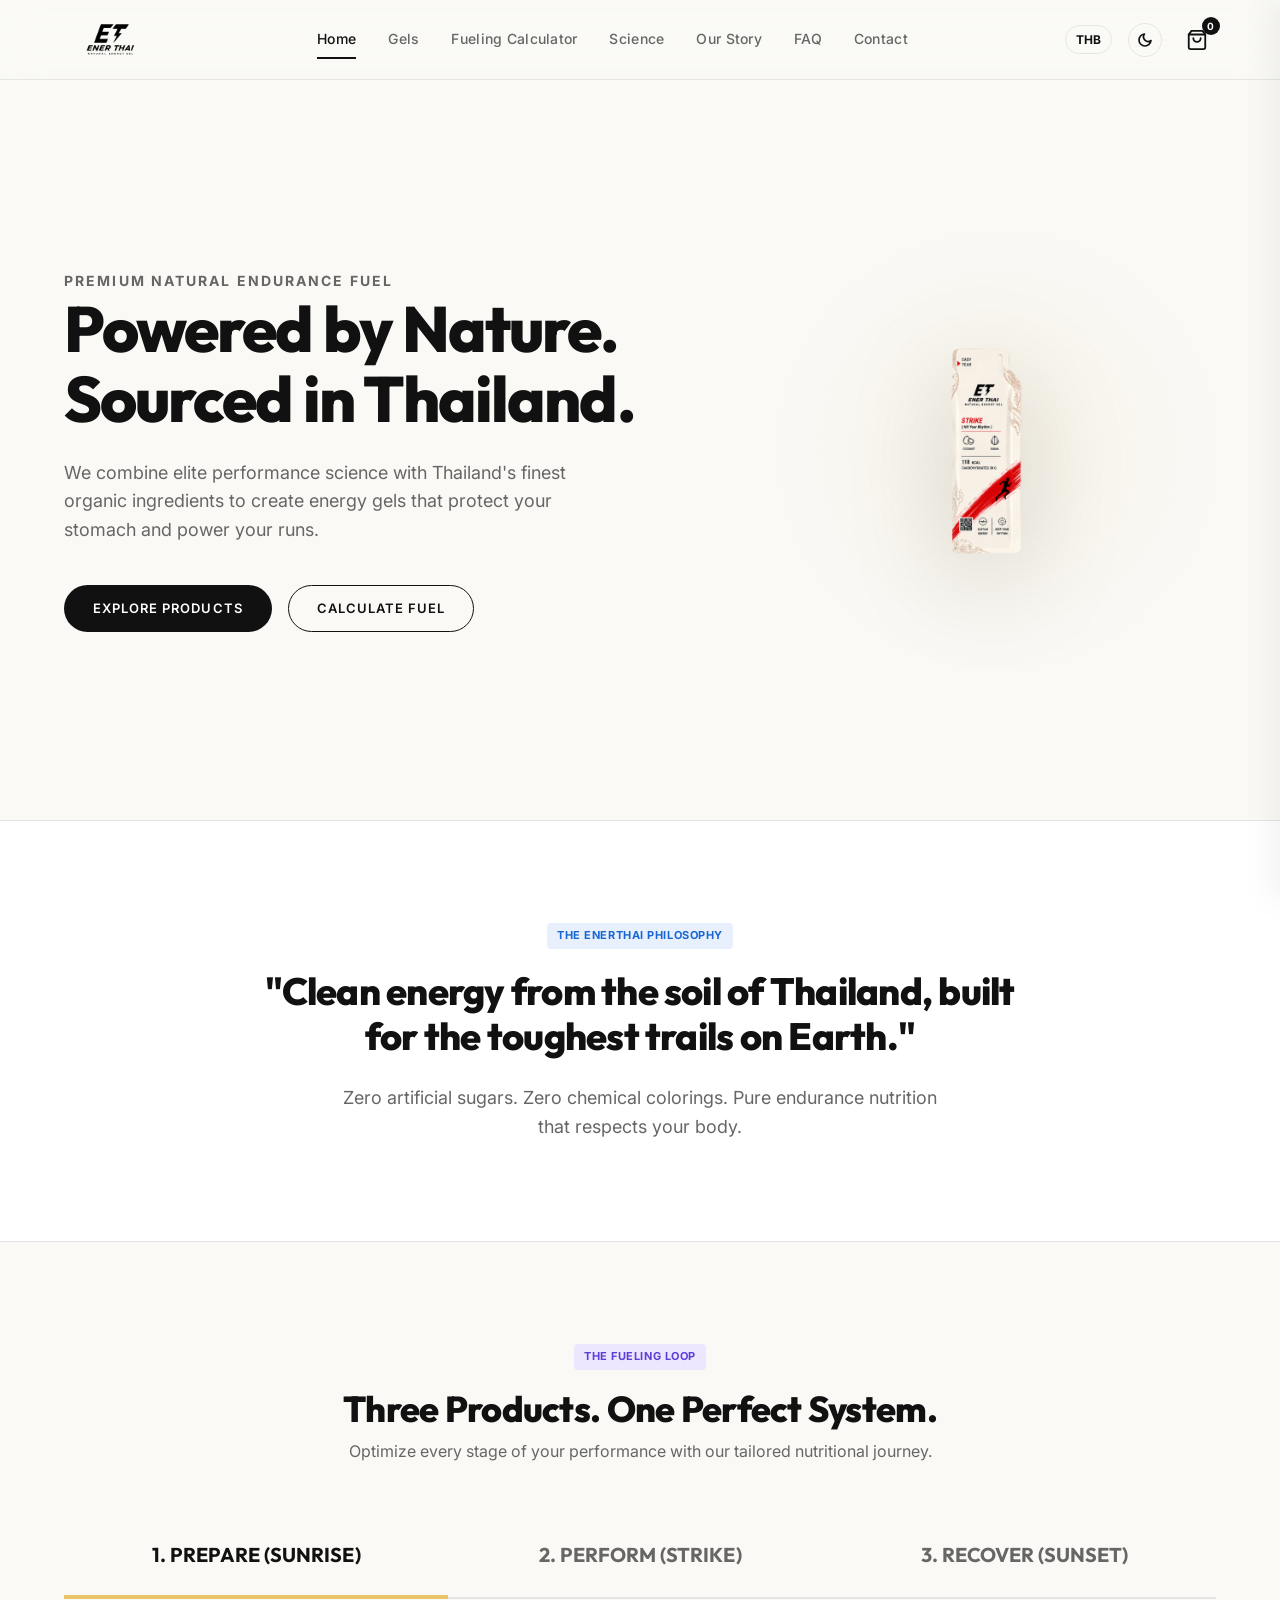
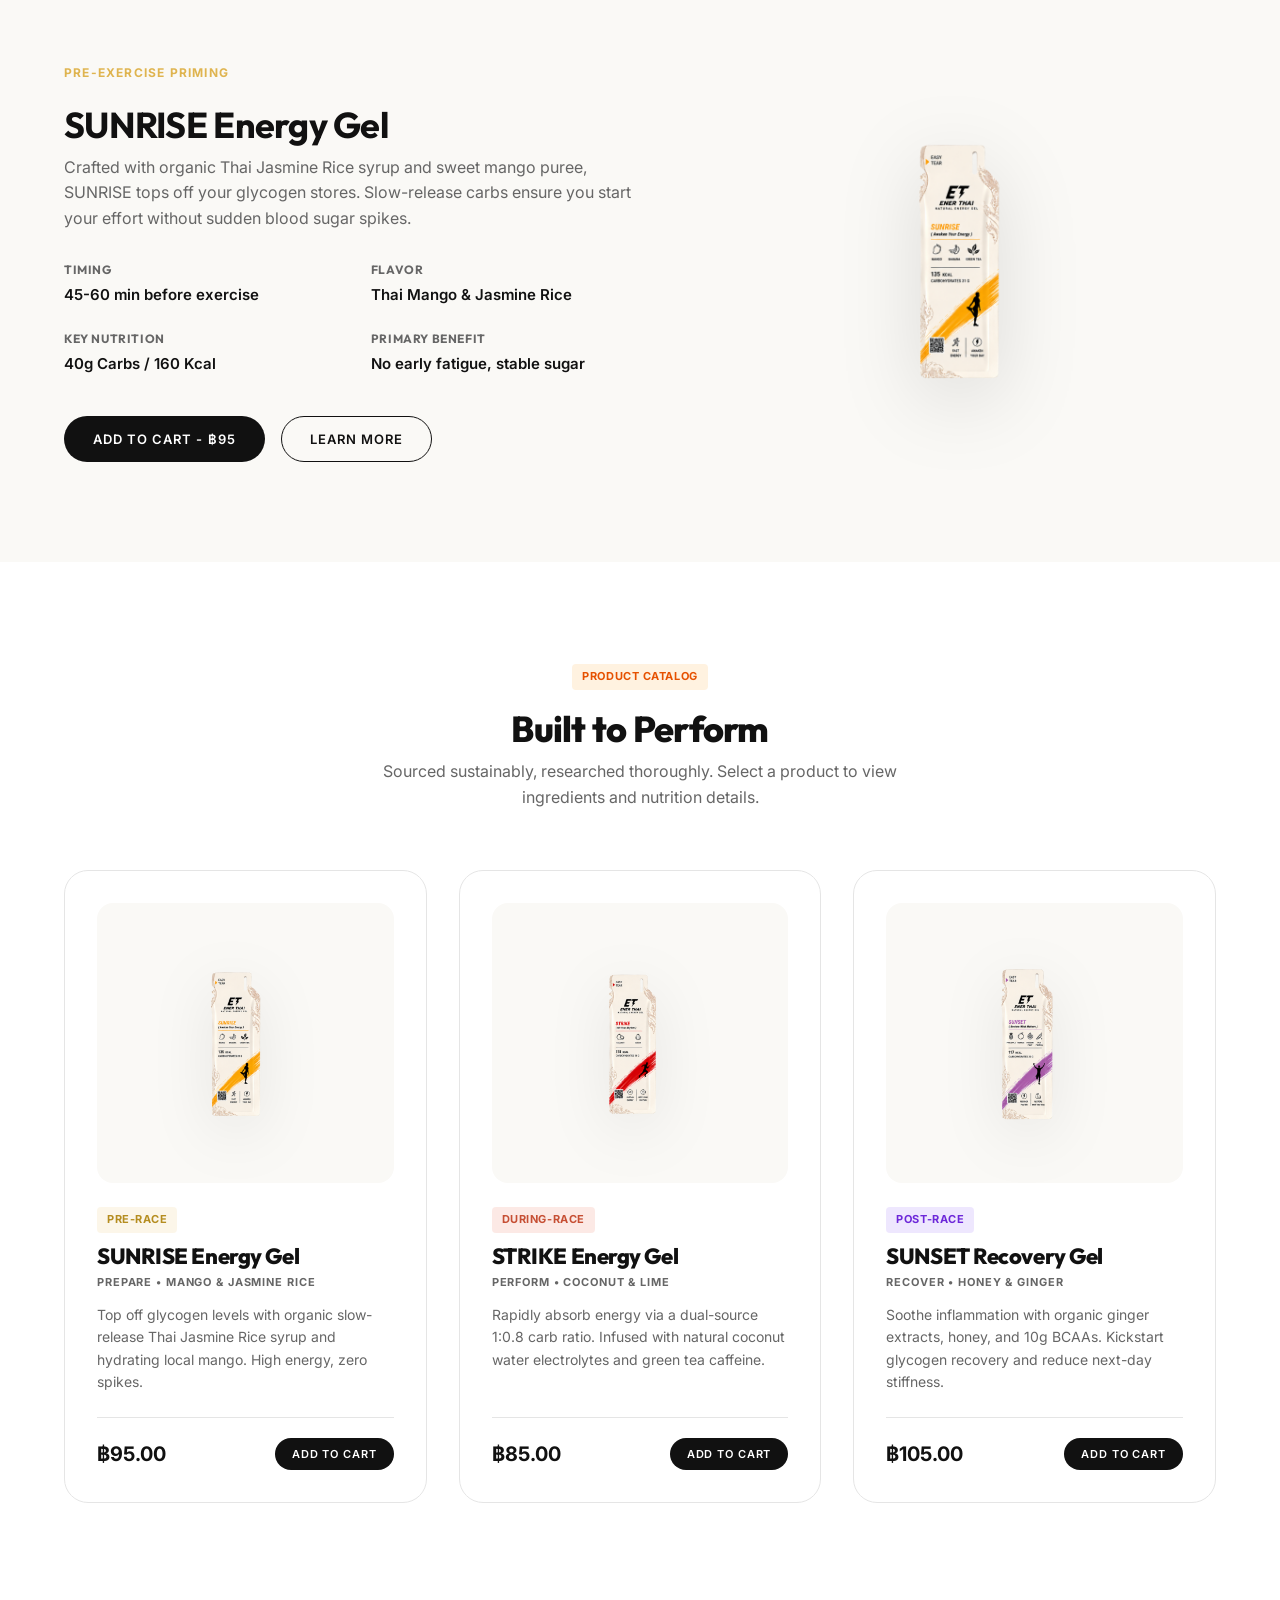
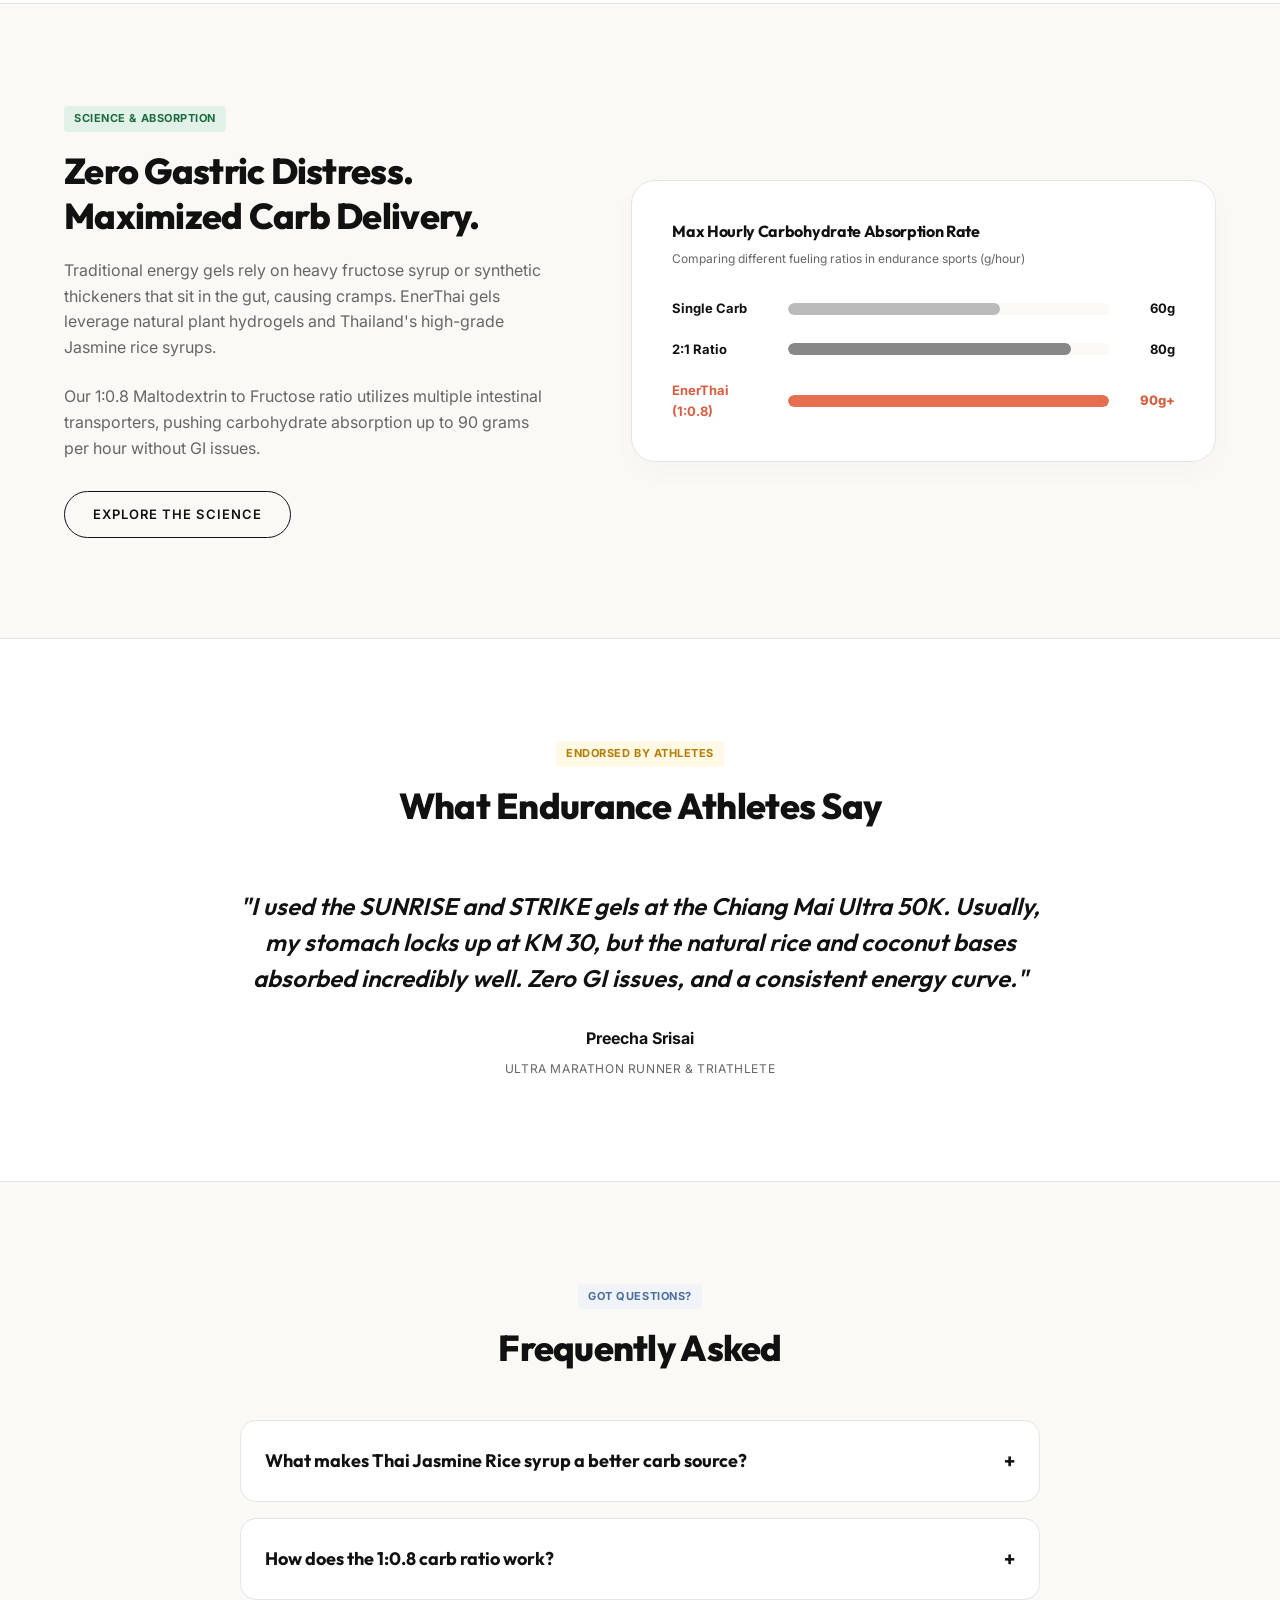
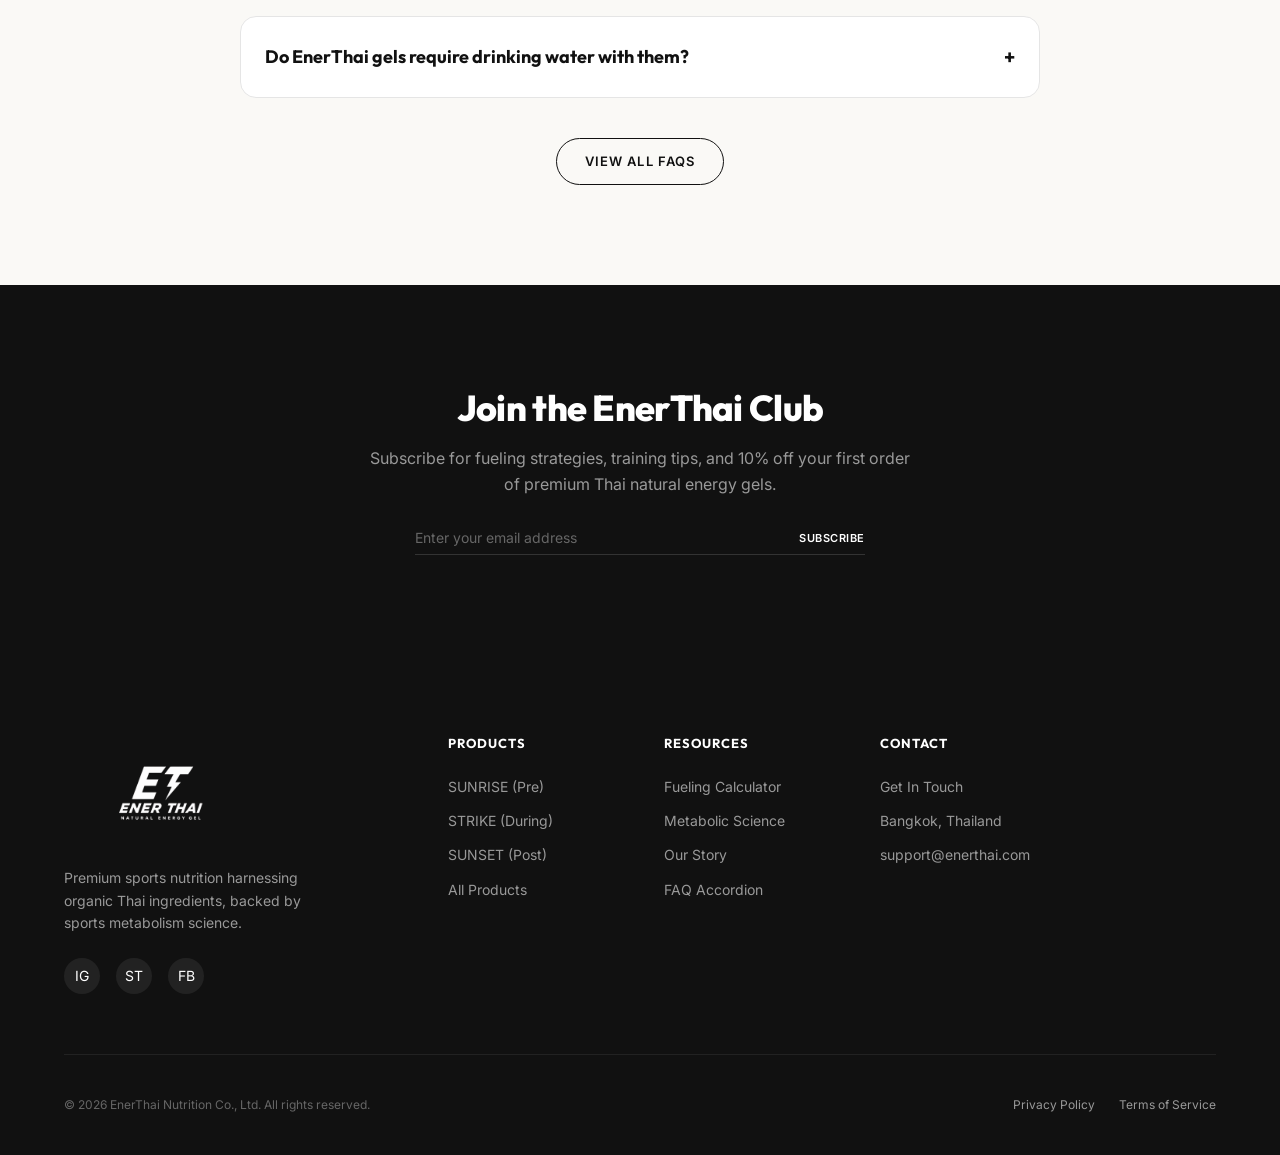
==== index.html @ dd84d077 "Initial commit with EnerThai assets and pages" ====
<!DOCTYPE html>
<html lang="en">
<head>
    <meta charset="UTF-8">
    <meta name="viewport" content="width=device-width, initial-scale=1.0">
    <title>EnerThai | Premium Natural Sports Nutrition & Energy Gels</title>
    <meta name="description" content="EnerThai provides premium, scientifically formulated natural energy gels using Thailand's finest organic ingredients. Elevate your endurance journey today.">
    <!-- Google Fonts -->
    <link rel="preconnect" href="https://fonts.googleapis.com">
    <link rel="preconnect" href="https://fonts.gstatic.com" crossorigin>
    <link href="https://fonts.googleapis.com/css2?family=Inter:wght@400;500;600;700&family=Outfit:wght@700;800&display=swap" rel="stylesheet">
    <!-- Custom Stylesheets -->
    <link rel="stylesheet" href="css/style.css">
    <link rel="stylesheet" href="css/pages.css">
    <!-- PWA Manifest -->
    <link rel="manifest" href="manifest.json">
</head>
<body>

    <!-- Header Navigation -->
    <header class="site-header">
        <div class="container header-container">
            <a href="index.html" class="logo">
                <img src="assets/logo-black.png" alt="EnerThai Logo" class="logo-img logo-light-theme">
                <img src="assets/logo-white.png" alt="EnerThai Logo" class="logo-img logo-dark-theme">
            </a>
            <nav class="main-nav">
                <a href="index.html" class="nav-link active">Home</a>
                <a href="products.html" class="nav-link">Gels</a>
                <a href="calculator.html" class="nav-link">Fueling Calculator</a>
                <a href="science.html" class="nav-link">Science</a>
                <a href="story.html" class="nav-link">Our Story</a>
                <a href="faq.html" class="nav-link">FAQ</a>
                <a href="contact.html" class="nav-link">Contact</a>
            </nav>
            <div class="header-actions">
                <button id="cartToggle" class="cart-toggle" aria-label="Shopping Cart">
                    <svg xmlns="http://www.w3.org/2000/svg" width="22" height="22" viewBox="0 0 24 24" fill="none" stroke="currentColor" stroke-width="2" stroke-linecap="round" stroke-linejoin="round">
                        <path d="M6 2L3 6v14a2 2 0 0 0 2 2h14a2 2 0 0 0 2-2V6l-3-4z"></path>
                        <line x1="3" y1="6" x2="21" y2="6"></line>
                        <path d="M16 10a4 4 0 0 1-8 0"></path>
                    </svg>
                    <span id="cartBadge" class="cart-badge">0</span>
                </button>
                <button id="menuBurger" class="menu-burger" aria-label="Open Menu">
                    <span></span>
                    <span></span>
                    <span></span>
                </button>
            </div>
        </div>
    </header>

    <!-- Mobile Nav Overlay -->
    <div id="mobileMenu" class="mobile-menu">
        <a href="index.html" class="mobile-menu-link active">Home</a>
        <a href="products.html" class="mobile-menu-link">Gels</a>
        <a href="calculator.html" class="mobile-menu-link">Fueling Calculator</a>
        <a href="science.html" class="mobile-menu-link">Science</a>
        <a href="story.html" class="mobile-menu-link">Our Story</a>
        <a href="faq.html" class="mobile-menu-link">FAQ</a>
        <a href="contact.html" class="mobile-menu-link">Contact</a>
    </div>

    <!-- Main Content Area -->
    <main style="padding-top: 0;">
        
        <!-- Hero Section -->
        <section class="hero-section">
            <div class="container hero-grid">
                <div class="hero-text animate-fade-in visible">
                    <span class="hero-subtitle">Premium Natural Endurance Fuel</span>
                    <h1 class="hero-title">Powered by Nature. Sourced in Thailand.</h1>
                    <p class="hero-description">We combine elite performance science with Thailand's finest organic ingredients to create energy gels that protect your stomach and power your runs.</p>
                    <div class="hero-cta">
                        <a href="products.html" class="btn btn-primary">Explore Products</a>
                        <a href="calculator.html" class="btn btn-secondary">Calculate Fuel</a>
                    </div>
                </div>
                <div class="hero-visual animate-fade-in visible" style="animation-delay: 0.2s;">
                    <div class="hero-visual-bg"></div>
                    <img src="assets/gel-strike.png" alt="EnerThai STRIKE Energy Gel" class="hero-gel-image">
                </div>
            </div>
        </section>

        <!-- Brand Slogan Section -->
        <section class="section-padding text-center" style="background-color: var(--bg-card); border-top: 1px solid var(--border-color); border-bottom: 1px solid var(--border-color);">
            <div class="container animate-fade-in">
                <span class="badge" style="background-color: #E8F0FE; color: #1967D2; margin-bottom: 20px;">The EnerThai Philosophy</span>
                <h2 style="font-size: 38px; max-width: 800px; margin: 0 auto 24px; font-weight: 800; line-height: 1.2;">"Clean energy from the soil of Thailand, built for the toughest trails on Earth."</h2>
                <p style="color: var(--text-muted); font-size: 18px; max-width: 600px; margin: 0 auto;">Zero artificial sugars. Zero chemical colorings. Pure endurance nutrition that respects your body.</p>
            </div>
        </section>

        <!-- Product Journey Section: PREPARE -> PERFORM -> RECOVER -->
        <section class="section-padding" style="background-color: var(--bg-primary);">
            <div class="container">
                <div class="text-center animate-fade-in" style="margin-bottom: 50px;">
                    <span class="badge" style="background-color: #ECE7FF; color: #5D3FD3; margin-bottom: 16px;">The Fueling Loop</span>
                    <h2 style="font-size: 36px; font-weight: 800;">Three Products. One Perfect System.</h2>
                    <p style="color: var(--text-muted); max-width: 600px; margin: 8px auto 0;">Optimize every stage of your performance with our tailored nutritional journey.</p>
                </div>

                <!-- Interactive Journey Switcher -->
                <div class="journey-container animate-fade-in">
                    <div class="journey-switcher">
                        <div class="journey-tab active" data-phase="sunrise">1. PREPARE (SUNRISE)</div>
                        <div class="journey-tab" data-phase="strike">2. PERFORM (STRIKE)</div>
                        <div class="journey-tab" data-phase="sunset">3. RECOVER (SUNSET)</div>
                    </div>

                    <!-- Panel 1: Sunrise -->
                    <div class="journey-content-panel active" id="panel-sunrise">
                        <div class="journey-details">
                            <span class="journey-phase-tag" style="color: var(--color-sunrise-hover);">Pre-Exercise Priming</span>
                            <h3>SUNRISE Energy Gel</h3>
                            <p class="journey-description">Crafted with organic Thai Jasmine Rice syrup and sweet mango puree, SUNRISE tops off your glycogen stores. Slow-release carbs ensure you start your effort without sudden blood sugar spikes.</p>
                            <div class="journey-meta">
                                <div class="journey-meta-item">
                                    <h4>Timing</h4>
                                    <p>45-60 min before exercise</p>
                                </div>
                                <div class="journey-meta-item">
                                    <h4>Flavor</h4>
                                    <p>Thai Mango & Jasmine Rice</p>
                                </div>
                                <div class="journey-meta-item">
                                    <h4>Key Nutrition</h4>
                                    <p>40g Carbs / 160 Kcal</p>
                                </div>
                                <div class="journey-meta-item">
                                    <h4>Primary Benefit</h4>
                                    <p>No early fatigue, stable sugar</p>
                                </div>
                            </div>
                            <div style="display: flex; gap: 16px;">
                                <button class="btn btn-primary" onclick="window.addToCartClick('sunrise')">Add to Cart - ฿95</button>
                                <a href="product.html?id=sunrise" class="btn btn-secondary">Learn More</a>
                            </div>
                        </div>
                        <div style="display: flex; justify-content: center;">
                            <img src="assets/gel-sunrise.png" alt="EnerThai SUNRISE Energy Gel" class="journey-gel-image">
                        </div>
                    </div>

                    <!-- Panel 2: Strike -->
                    <div class="journey-content-panel" id="panel-strike">
                        <div class="journey-details">
                            <span class="journey-phase-tag" style="color: var(--color-strike-hover);">During-Activity Energy</span>
                            <h3>STRIKE Energy Gel</h3>
                            <p class="journey-description">Fueled by organic Thai Coconut water concentrate and zesty lime juice. Utilizes a scientific 1:0.8 Maltodextrin to Fructose ratio for extreme carb absorption (30g per pouch) without bloating.</p>
                            <div class="journey-meta">
                                <div class="journey-meta-item">
                                    <h4>Timing</h4>
                                    <p>Every 30-45 min during run</p>
                                </div>
                                <div class="journey-meta-item">
                                    <h4>Flavor</h4>
                                    <p>Thai Coconut & Lime</p>
                                </div>
                                <div class="journey-meta-item">
                                    <h4>Key Nutrition</h4>
                                    <p>30g Carbs / 100mg Caffeine</p>
                                </div>
                                <div class="journey-meta-item">
                                    <h4>Primary Benefit</h4>
                                    <p>Fast absorption, natural electrolytes</p>
                                </div>
                            </div>
                            <div style="display: flex; gap: 16px;">
                                <button class="btn btn-primary" onclick="window.addToCartClick('strike')">Add to Cart - ฿85</button>
                                <a href="product.html?id=strike" class="btn btn-secondary">Learn More</a>
                            </div>
                        </div>
                        <div style="display: flex; justify-content: center;">
                            <img src="assets/gel-strike.png" alt="EnerThai STRIKE Energy Gel" class="journey-gel-image">
                        </div>
                    </div>

                    <!-- Panel 3: Sunset -->
                    <div class="journey-content-panel" id="panel-sunset">
                        <div class="journey-details">
                            <span class="journey-phase-tag" style="color: var(--color-sunset-hover);">Post-Exercise Muscle Repair</span>
                            <h3>SUNSET Recovery Gel</h3>
                            <p class="journey-description">Formulated with wild Forest Honey, active Thai ginger extract (gingerol), and 10g of plant-derived BCAAs. Restores muscle glycogen, repairs fibers, and reduces inflammation naturally.</p>
                            <div class="journey-meta">
                                <div class="journey-meta-item">
                                    <h4>Timing</h4>
                                    <p>Within 30 min after exercise</p>
                                </div>
                                <div class="journey-meta-item">
                                    <h4>Flavor</h4>
                                    <p>Forest Honey & Ginger</p>
                                </div>
                                <div class="journey-meta-item">
                                    <h4>Key Nutrition</h4>
                                    <p>25g Carbs / 10g BCAAs</p>
                                </div>
                                <div class="journey-meta-item">
                                    <h4>Primary Benefit</h4>
                                    <p>Reduced soreness, rapid repair</p>
                                </div>
                            </div>
                            <div style="display: flex; gap: 16px;">
                                <button class="btn btn-primary" onclick="window.addToCartClick('sunset')">Add to Cart - ฿105</button>
                                <a href="product.html?id=sunset" class="btn btn-secondary">Learn More</a>
                            </div>
                        </div>
                        <div style="display: flex; justify-content: center;">
                            <img src="assets/gel-sunset.png" alt="EnerThai SUNSET Energy Gel" class="journey-gel-image">
                        </div>
                    </div>
                </div>
            </div>
        </section>

        <!-- Featured Products -->
        <section class="section-padding" style="background-color: var(--bg-card);">
            <div class="container">
                <div class="text-center animate-fade-in" style="margin-bottom: 60px;">
                    <span class="badge" style="background-color: #FFF2E0; color: #E65100; margin-bottom: 16px;">Product Catalog</span>
                    <h2 style="font-size: 36px; font-weight: 800;">Built to Perform</h2>
                    <p style="color: var(--text-muted); max-width: 600px; margin: 8px auto 0;">Sourced sustainably, researched thoroughly. Select a product to view ingredients and nutrition details.</p>
                </div>

                <div class="products-grid animate-fade-in">
                    <!-- Sunrise Card -->
                    <div class="product-card">
                        <div class="product-card-image-wrapper">
                            <img src="assets/gel-sunrise.png" alt="EnerThai SUNRISE Energy Gel" class="product-card-image">
                        </div>
                        <span class="badge" style="background-color: rgba(233,196,106,0.15); color: #B58D20; align-self: flex-start; margin-bottom: 10px;">PRE-RACE</span>
                        <h3 class="product-card-title">SUNRISE Energy Gel</h3>
                        <p class="product-card-purpose">Prepare • Mango & Jasmine Rice</p>
                        <p class="product-card-desc">Top off glycogen levels with organic slow-release Thai Jasmine Rice syrup and hydrating local mango. High energy, zero spikes.</p>
                        <div class="product-card-footer">
                            <span class="product-card-price">฿95.00</span>
                            <button class="btn btn-primary" onclick="window.addToCartClick('sunrise')" style="padding: 8px 16px; font-size: 11px;">Add to Cart</button>
                        </div>
                    </div>

                    <!-- Strike Card -->
                    <div class="product-card">
                        <div class="product-card-image-wrapper">
                            <img src="assets/gel-strike.png" alt="EnerThai STRIKE Energy Gel" class="product-card-image">
                        </div>
                        <span class="badge" style="background-color: rgba(231,111,81,0.15); color: #C64F34; align-self: flex-start; margin-bottom: 10px;">DURING-RACE</span>
                        <h3 class="product-card-title">STRIKE Energy Gel</h3>
                        <p class="product-card-purpose">Perform • Coconut & Lime</p>
                        <p class="product-card-desc">Rapidly absorb energy via a dual-source 1:0.8 carb ratio. Infused with natural coconut water electrolytes and green tea caffeine.</p>
                        <div class="product-card-footer">
                            <span class="product-card-price">฿85.00</span>
                            <button class="btn btn-primary" onclick="window.addToCartClick('strike')" style="padding: 8px 16px; font-size: 11px;">Add to Cart</button>
                        </div>
                    </div>

                    <!-- Sunset Card -->
                    <div class="product-card">
                        <div class="product-card-image-wrapper">
                            <img src="assets/gel-sunset.png" alt="EnerThai SUNSET Energy Gel" class="product-card-image">
                        </div>
                        <span class="badge" style="background-color: rgba(139,92,246,0.15); color: #6D28D9; align-self: flex-start; margin-bottom: 10px;">POST-RACE</span>
                        <h3 class="product-card-title">SUNSET Recovery Gel</h3>
                        <p class="product-card-purpose">Recover • Honey & Ginger</p>
                        <p class="product-card-desc">Soothe inflammation with organic ginger extracts, honey, and 10g BCAAs. Kickstart glycogen recovery and reduce next-day stiffness.</p>
                        <div class="product-card-footer">
                            <span class="product-card-price">฿105.00</span>
                            <button class="btn btn-primary" onclick="window.addToCartClick('sunset')" style="padding: 8px 16px; font-size: 11px;">Add to Cart</button>
                        </div>
                    </div>
                </div>
            </div>
        </section>

        <!-- Scientific Credibility Banner -->
        <section class="section-padding" style="background-color: var(--bg-primary); border-top: 1px solid var(--border-color);">
            <div class="container science-grid">
                <div class="animate-fade-in">
                    <span class="badge" style="background-color: #E2F2E9; color: #1E6B3F; margin-bottom: 16px;">Science & absorption</span>
                    <h2 style="font-size: 36px; font-weight: 800; margin-bottom: 20px;">Zero Gastric Distress. Maximized Carb Delivery.</h2>
                    <p style="color: var(--text-muted); margin-bottom: 24px;">Traditional energy gels rely on heavy fructose syrup or synthetic thickeners that sit in the gut, causing cramps. EnerThai gels leverage natural plant hydrogels and Thailand's high-grade Jasmine rice syrups.</p>
                    <p style="color: var(--text-muted); margin-bottom: 30px;">Our 1:0.8 Maltodextrin to Fructose ratio utilizes multiple intestinal transporters, pushing carbohydrate absorption up to 90 grams per hour without GI issues.</p>
                    <a href="science.html" class="btn btn-secondary">Explore the Science</a>
                </div>
                <div class="science-chart-wrapper animate-fade-in" style="animation-delay: 0.2s;">
                    <h4 style="font-size: 16px; font-weight: 700; margin-bottom: 8px;">Max Hourly Carbohydrate Absorption Rate</h4>
                    <p style="font-size: 12px; color: var(--text-muted);">Comparing different fueling ratios in endurance sports (g/hour)</p>
                    
                    <div class="chart-bar-container">
                        <div class="chart-bar-row">
                            <div class="chart-bar-label">Single Carb</div>
                            <div class="chart-bar-track">
                                <div class="chart-bar-fill" style="width: 66%; background-color: #BBBBBB;"></div>
                            </div>
                            <div class="chart-bar-val">60g</div>
                        </div>
                        <div class="chart-bar-row">
                            <div class="chart-bar-label">2:1 Ratio</div>
                            <div class="chart-bar-track">
                                <div class="chart-bar-fill" style="width: 88%; background-color: #888888;"></div>
                            </div>
                            <div class="chart-bar-val">80g</div>
                        </div>
                        <div class="chart-bar-row">
                            <div class="chart-bar-label" style="color: var(--color-strike-hover);">EnerThai (1:0.8)</div>
                            <div class="chart-bar-track">
                                <div class="chart-bar-fill" style="width: 100%; background-color: var(--color-strike);"></div>
                            </div>
                            <div class="chart-bar-val" style="color: var(--color-strike-hover); font-weight: 800;">90g+</div>
                        </div>
                    </div>
                </div>
            </div>
        </section>

        <!-- Testimonials -->
        <section class="section-padding" style="background-color: var(--bg-card); border-top: 1px solid var(--border-color); border-bottom: 1px solid var(--border-color);">
            <div class="container text-center">
                <div class="animate-fade-in" style="margin-bottom: 60px;">
                    <span class="badge" style="background-color: #FFF9E6; color: #B37D00; margin-bottom: 16px;">Endorsed by athletes</span>
                    <h2 style="font-size: 36px; font-weight: 800;">What Endurance Athletes Say</h2>
                </div>

                <div class="animate-fade-in" style="max-width: 800px; margin: 0 auto;">
                    <blockquote style="font-size: 24px; font-style: italic; line-height: 1.5; font-family: var(--font-heading); margin-bottom: 30px; font-weight: 600;">
                        "I used the SUNRISE and STRIKE gels at the Chiang Mai Ultra 50K. Usually, my stomach locks up at KM 30, but the natural rice and coconut bases absorbed incredibly well. Zero GI issues, and a consistent energy curve."
                    </blockquote>
                    <cite style="font-style: normal; font-weight: 700; font-size: 16px; display: block; margin-bottom: 4px;">Preecha Srisai</cite>
                    <span style="font-size: 12px; color: var(--text-muted); text-transform: uppercase; letter-spacing: 0.05em;">Ultra Marathon Runner & Triathlete</span>
                </div>
            </div>
        </section>

        <!-- FAQ Preview -->
        <section class="section-padding" style="background-color: var(--bg-primary);">
            <div class="container">
                <div class="text-center animate-fade-in" style="margin-bottom: 50px;">
                    <span class="badge" style="background-color: #F0F4F9; color: #4B6E9C; margin-bottom: 16px;">Got Questions?</span>
                    <h2 style="font-size: 36px; font-weight: 800;">Frequently Asked</h2>
                </div>

                <div class="faq-accordion animate-fade-in">
                    <div class="faq-item">
                        <div class="faq-question">What makes Thai Jasmine Rice syrup a better carb source?<span class="faq-icon">+</span></div>
                        <div class="faq-answer">Jasmine rice syrup contains a rich ratio of complex maltodextrins and simple glucose. This provides a multi-stage carbohydrate absorption path, ensuring steady glycogen absorption without the sudden spikes and subsequent crash common in synthetic high-fructose corn syrup gels.</div>
                    </div>
                    <div class="faq-item">
                        <div class="faq-question">How does the 1:0.8 carb ratio work?<span class="faq-icon">+</span></div>
                        <div class="faq-answer">Different carbohydrates use different transporters in the human gut. Glucose (and maltodextrin) uses the SGLT1 transporter, which saturates around 60g/hour. Fructose uses the GLUT5 transporter. By adding fructose at a 1:0.8 ratio, we open both gates, enabling athletes to absorb up to 90g+ of carbs per hour without overloading either transporter, preventing gut issues.</div>
                    </div>
                    <div class="faq-item">
                        <div class="faq-question">Do EnerThai gels require drinking water with them?<span class="faq-icon">+</span></div>
                        <div class="faq-answer">Our STRIKE gels are formulated with coconut water concentrate and have a thin, hydrogel-like flowable texture. While they are easier to swallow without water than standard thick gels, we still recommend washing them down with a few sips of water to aid rapid gastric clearance and hydration.</div>
                    </div>
                </div>

                <div class="text-center" style="margin-top: 40px;">
                    <a href="faq.html" class="btn btn-secondary">View All FAQs</a>
                </div>
            </div>
        </section>

        <!-- Newsletter Sign-up -->
        <section class="section-padding" style="background-color: #111111; color: #FFFFFF;">
            <div class="container text-center animate-fade-in" style="max-width: 600px;">
                <h2 style="color: #FFFFFF; font-size: 36px; font-weight: 800; margin-bottom: 16px;">Join the EnerThai Club</h2>
                <p style="color: #999999; margin-bottom: 32px;">Subscribe for fueling strategies, training tips, and 10% off your first order of premium Thai natural energy gels.</p>
                <form class="newsletter-form" onsubmit="event.preventDefault(); alert('Thank you for subscribing! Check your email for your 10% discount code.'); this.reset();" style="border-bottom-color: #333333; max-width: 450px; margin: 0 auto;">
                    <input type="email" placeholder="Enter your email address" required class="newsletter-input" style="outline: none;">
                    <button type="submit" class="newsletter-submit">Subscribe</button>
                </form>
            </div>
        </section>

    </main>

    <!-- Global Footer -->
    <footer class="site-footer">
        <div class="container">
            <div class="footer-grid">
                <div class="footer-brand">
                    <a href="index.html" class="footer-logo" style="display: block; margin-bottom: 20px;">
                        <img src="assets/logo-white.png" alt="EnerThai Logo" style="height: 42px; width: auto;">
                    </a>
                    <p>Premium sports nutrition harnessing organic Thai ingredients, backed by sports metabolism science.</p>
                    <div class="footer-socials">
                        <a href="#" class="footer-social-link" aria-label="Instagram">IG</a>
                        <a href="#" class="footer-social-link" aria-label="Strava">ST</a>
                        <a href="#" class="footer-social-link" aria-label="Facebook">FB</a>
                    </div>
                </div>
                <div class="footer-col">
                    <h4>Products</h4>
                    <ul class="footer-links">
                        <li><a href="product.html?id=sunrise" class="footer-link">SUNRISE (Pre)</a></li>
                        <li><a href="product.html?id=strike" class="footer-link">STRIKE (During)</a></li>
                        <li><a href="product.html?id=sunset" class="footer-link">SUNSET (Post)</a></li>
                        <li><a href="products.html" class="footer-link">All Products</a></li>
                    </ul>
                </div>
                <div class="footer-col">
                    <h4>Resources</h4>
                    <ul class="footer-links">
                        <li><a href="calculator.html" class="footer-link">Fueling Calculator</a></li>
                        <li><a href="science.html" class="footer-link">Metabolic Science</a></li>
                        <li><a href="story.html" class="footer-link">Our Story</a></li>
                        <li><a href="faq.html" class="footer-link">FAQ Accordion</a></li>
                    </ul>
                </div>
                <div class="footer-col">
                    <h4>Contact</h4>
                    <ul class="footer-links">
                        <li><a href="contact.html" class="footer-link">Get In Touch</a></li>
                        <li><span style="color: #999999;">Bangkok, Thailand</span></li>
                        <li><span style="color: #999999;">support@enerthai.com</span></li>
                    </ul>
                </div>
            </div>
            <div class="footer-bottom">
                <p>&copy; 2026 EnerThai Nutrition Co., Ltd. All rights reserved.</p>
                <div class="footer-bottom-links">
                    <a href="#" class="footer-link">Privacy Policy</a>
                    <a href="#" class="footer-link">Terms of Service</a>
                </div>
            </div>
        </div>
    </footer>

    <!-- Shopping Cart Drawer Overlay and Container -->
    <div id="cartOverlay" class="cart-drawer-overlay"></div>
    <div id="cartDrawer" class="cart-drawer">
        <div class="cart-header">
            <h2>Your Cart</h2>
            <button id="cartClose" class="cart-close" aria-label="Close Cart">&times;</button>
        </div>
        <div id="cartItems" class="cart-items-container">
            <!-- Rendered dynamically via JS -->
        </div>
        <div class="cart-footer">
            <div class="cart-summary-row">
                <span>Subtotal</span>
                <span id="cartSubtotal">฿0.00</span>
            </div>
            <div class="cart-summary-row" style="color: var(--text-muted); font-size: 13px;">
                <span>Shipping</span>
                <span>Free</span>
            </div>
            <div class="cart-summary-total">
                <span>Total</span>
                <span id="cartTotal">฿0.00</span>
            </div>
            <button id="checkoutBtn" class="btn btn-primary cart-checkout-btn">Proceed to Checkout</button>
        </div>
    </div>

    <!-- Simulated Checkout Modal -->
    <div id="checkoutOverlay" class="checkout-modal-overlay">
        <div class="checkout-modal">
            <button id="checkoutClose" class="checkout-modal-close" aria-label="Close Checkout">&times;</button>
            <div class="text-center" style="margin-bottom: 20px;">
                <svg xmlns="http://www.w3.org/2000/svg" width="36" height="36" viewBox="0 0 24 24" fill="none" stroke="currentColor" stroke-width="2" stroke-linecap="round" stroke-linejoin="round" style="color: var(--color-sunrise-hover);">
                    <circle cx="12" cy="12" r="10"></circle>
                    <line x1="12" y1="8" x2="12" y2="12"></line>
                    <line x1="12" y1="16" x2="12.01" y2="16"></line>
                </svg>
            </div>
            <h3>Demo Order Checkout</h3>
            <p>This is a simulated order. Confirming will empty your cart and simulate a successful order shipment.</p>
            <div class="order-summary-box">
                <div id="checkoutSummaryItems">
                    <!-- Populated dynamically -->
                </div>
                <div class="order-summary-divider"></div>
                <div class="order-summary-item">
                    <span>Subtotal</span>
                    <span id="checkoutSubtotal">฿0.00</span>
                </div>
                <div class="order-summary-item">
                    <span>Shipping</span>
                    <span>Free</span>
                </div>
                <div class="order-summary-divider"></div>
                <div class="order-summary-total">
                    <span>Total</span>
                    <span id="checkoutTotal">฿0.00</span>
                </div>
            </div>
            <button id="checkoutConfirmBtn" class="btn btn-primary" style="width: 100%;">Place Order</button>
        </div>
    </div>

    <!-- Shared Global Scripts -->
    <script src="js/main.js"></script>

    <!-- Page Specific Script for Switcher -->
    <script>
        document.addEventListener('DOMContentLoaded', () => {
            const tabs = document.querySelectorAll('.journey-tab');
            const panels = document.querySelectorAll('.journey-content-panel');

            tabs.forEach(tab => {
                tab.addEventListener('click', () => {
                    const phase = tab.getAttribute('data-phase');
                    
                    tabs.forEach(t => t.classList.remove('active'));
                    panels.forEach(p => p.classList.remove('active'));

                    tab.classList.add('active');
                    document.getElementById(`panel-${phase}`).classList.add('active');
                });
            });

            // Smooth bar charts fill animation on scroll
            const observer = new IntersectionObserver((entries) => {
                entries.forEach(entry => {
                    if (entry.isIntersecting) {
                        const fills = entry.target.querySelectorAll('.chart-bar-fill');
                        fills.forEach(fill => {
                            const targetWidth = fill.style.width;
                            fill.style.width = '0';
                            setTimeout(() => {
                                fill.style.width = targetWidth;
                            }, 100);
                        });
                        observer.unobserve(entry.target);
                    }
                });
            }, { threshold: 0.1 });
            
            const chartWrapper = document.querySelector('.science-chart-wrapper');
            if (chartWrapper) observer.observe(chartWrapper);
        });
    </script>
</body>
</html>
---- css/style.css ----
/* ==========================================================================
   EnerThai Premium E-Commerce Website - Base Design System & Styles
   Inspired by Maurten, Neversecond, and Apple
   ========================================================================== */

/* 1. Design System & Variables */
:root {
    --bg-primary: #FAF9F6;
    --bg-card: #FFFFFF;
    --text-primary: #111111;
    --text-muted: #666666;
    --border-color: #E5E5E5;
    
    /* Product Colors */
    --color-sunrise: #E9C46A;
    --color-sunrise-hover: #DFB44F;
    --color-strike: #E76F51;
    --color-strike-hover: #D75F41;
    --color-sunset: #8B5CF6;
    --color-sunset-hover: #7C3AED;
    
    --font-heading: 'Outfit', -apple-system, BlinkMacSystemFont, "Segoe UI", Roboto, Helvetica, Arial, sans-serif;
    --font-body: 'Inter', -apple-system, BlinkMacSystemFont, "Segoe UI", Roboto, Helvetica, Arial, sans-serif;
    
    --transition-smooth: all 0.3s cubic-bezier(0.16, 1, 0.3, 1);
    --transition-fast: all 0.15s ease;
    
    --header-height: 80px;
    --max-width: 1200px;
}

/* 2. Global Resets */
*, *::before, *::after {
    box-sizing: border-box;
    margin: 0;
    padding: 0;
}

html {
    scroll-behavior: smooth;
    -webkit-font-smoothing: antialiased;
    -moz-osx-font-smoothing: grayscale;
}

body {
    background-color: var(--bg-primary);
    color: var(--text-primary);
    font-family: var(--font-body);
    font-size: 16px;
    line-height: 1.6;
    overflow-x: hidden;
}

h1, h2, h3, h4, h5, h6 {
    font-family: var(--font-heading);
    font-weight: 700;
    line-height: 1.25;
    letter-spacing: -0.02em;
    color: var(--text-primary);
}

a {
    color: inherit;
    text-decoration: none;
    transition: var(--transition-fast);
}

img {
    max-width: 100%;
    height: auto;
    display: block;
}

button, input, select, textarea {
    font-family: inherit;
    font-size: inherit;
    color: inherit;
    background: none;
    border: none;
    outline: none;
}

button {
    cursor: pointer;
}

/* 3. Utility Classes */
.container {
    max-width: var(--max-width);
    margin: 0 auto;
    padding: 0 24px;
}

.text-center { text-align: center; }
.section-padding { padding: 100px 0; }
@media (max-width: 768px) {
    .section-padding { padding: 60px 0; }
}

.btn {
    display: inline-flex;
    align-items: center;
    justify-content: center;
    padding: 12px 28px;
    border-radius: 30px;
    font-weight: 600;
    text-transform: uppercase;
    font-size: 13px;
    letter-spacing: 0.08em;
    transition: var(--transition-smooth);
    border: 1px solid transparent;
}

.btn-primary {
    background-color: var(--text-primary);
    color: #FFFFFF;
}

.btn-primary:hover {
    background-color: #333333;
    transform: translateY(-2px);
}

.btn-secondary {
    background-color: transparent;
    border-color: var(--text-primary);
    color: var(--text-primary);
}

.btn-secondary:hover {
    background-color: var(--text-primary);
    color: #FFFFFF;
    transform: translateY(-2px);
}

.badge {
    display: inline-block;
    padding: 4px 10px;
    font-size: 11px;
    font-weight: 700;
    text-transform: uppercase;
    letter-spacing: 0.05em;
    border-radius: 4px;
}

/* 4. Global Header & Navigation */
.site-header {
    height: var(--header-height);
    background-color: rgba(250, 249, 246, 0.85);
    backdrop-filter: blur(20px);
    -webkit-backdrop-filter: blur(20px);
    border-bottom: 1px solid var(--border-color);
    position: fixed;
    top: 0;
    left: 0;
    width: 100%;
    z-index: 100;
    display: flex;
    align-items: center;
    transition: var(--transition-smooth);
}

.site-header.scrolled {
    background-color: rgba(250, 249, 246, 0.95);
    height: calc(var(--header-height) - 16px);
    box-shadow: 0 10px 30px rgba(0, 0, 0, 0.02);
}

.header-container {
    display: flex;
    justify-content: space-between;
    align-items: center;
    width: 100%;
}

.logo {
    display: flex;
    align-items: center;
}

.logo-img {
    height: 54px;
    width: auto;
    object-fit: contain;
}

.logo-dark-theme {
    display: none;
}

body.dark-theme .logo-light-theme {
    display: none;
}

body.dark-theme .logo-dark-theme {
    display: block;
}

.main-nav {
    display: flex;
    align-items: center;
    gap: 32px;
}

.nav-link {
    font-size: 14px;
    font-weight: 500;
    letter-spacing: 0.02em;
    color: var(--text-muted);
    position: relative;
    padding: 8px 0;
}

.nav-link:hover, .nav-link.active {
    color: var(--text-primary);
}

.nav-link::after {
    content: '';
    position: absolute;
    bottom: 0;
    left: 0;
    width: 100%;
    height: 2px;
    background-color: var(--text-primary);
    transform: scaleX(0);
    transform-origin: right;
    transition: transform 0.3s cubic-bezier(0.16, 1, 0.3, 1);
}

.nav-link:hover::after, .nav-link.active::after {
    transform: scaleX(1);
    transform-origin: left;
}

.header-actions {
    display: flex;
    align-items: center;
    gap: 16px;
}

.cart-toggle {
    position: relative;
    padding: 8px;
    display: flex;
    align-items: center;
    justify-content: center;
    color: var(--text-primary);
    background: none;
    border: none;
}

.cart-badge {
    position: absolute;
    top: -4px;
    right: -4px;
    background-color: var(--text-primary);
    color: #FFFFFF;
    font-size: 10px;
    font-weight: 700;
    min-width: 18px;
    height: 18px;
    border-radius: 50%;
    display: flex;
    align-items: center;
    justify-content: center;
    transition: var(--transition-smooth);
}

.menu-burger {
    display: none;
    flex-direction: column;
    gap: 6px;
    padding: 8px;
    background: none;
    border: none;
}

.menu-burger span {
    display: block;
    width: 24px;
    height: 2px;
    background-color: var(--text-primary);
    transition: var(--transition-smooth);
}

/* Mobile Nav Styles */
@media (max-width: 992px) {
    .main-nav {
        display: none; /* Handled via mobile menu overlay */
    }
    .menu-burger {
        display: flex;
    }
}

.mobile-menu {
    position: fixed;
    top: 0;
    left: 0;
    width: 100%;
    height: 100vh;
    background-color: var(--bg-primary);
    z-index: 99;
    padding: 120px 24px 40px;
    display: flex;
    flex-direction: column;
    gap: 24px;
    transform: translateY(-100%);
    transition: var(--transition-smooth);
    overflow-y: auto;
}

.mobile-menu.active {
    transform: translateY(0);
}

.mobile-menu-link {
    font-family: var(--font-heading);
    font-size: 28px;
    font-weight: 700;
    color: var(--text-muted);
}

.mobile-menu-link.active, .mobile-menu-link:hover {
    color: var(--text-primary);
    padding-left: 10px;
}

/* 5. Shopping Cart Drawer */
.cart-drawer-overlay {
    position: fixed;
    top: 0;
    left: 0;
    width: 100%;
    height: 100%;
    background-color: rgba(0, 0, 0, 0.4);
    backdrop-filter: blur(4px);
    -webkit-backdrop-filter: blur(4px);
    z-index: 200;
    opacity: 0;
    pointer-events: none;
    transition: opacity 0.3s ease;
}

.cart-drawer-overlay.active {
    opacity: 1;
    pointer-events: auto;
}

.cart-drawer {
    position: fixed;
    top: 0;
    right: 0;
    width: 100%;
    max-width: 440px;
    height: 100vh;
    background-color: var(--bg-card);
    z-index: 201;
    box-shadow: -10px 0 30px rgba(0, 0, 0, 0.05);
    display: flex;
    flex-direction: column;
    transform: translateX(100%);
    transition: var(--transition-smooth);
}

.cart-drawer.active {
    transform: translateX(0);
}

.cart-header {
    padding: 24px;
    border-bottom: 1px solid var(--border-color);
    display: flex;
    justify-content: space-between;
    align-items: center;
}

.cart-header h2 {
    font-size: 20px;
    font-weight: 700;
}

.cart-close {
    background: none;
    border: none;
    font-size: 24px;
    color: var(--text-primary);
    padding: 4px;
    display: flex;
    align-items: center;
    justify-content: center;
}

.cart-items-container {
    flex: 1;
    overflow-y: auto;
    padding: 24px;
    display: flex;
    flex-direction: column;
    gap: 20px;
}

.cart-empty-state {
    display: flex;
    flex-direction: column;
    align-items: center;
    justify-content: center;
    height: 100%;
    text-align: center;
    color: var(--text-muted);
}

.cart-empty-state svg {
    margin-bottom: 16px;
    opacity: 0.3;
}

.cart-item {
    display: flex;
    gap: 16px;
    border-bottom: 1px solid var(--border-color);
    padding-bottom: 20px;
}

.cart-item:last-child {
    border-bottom: none;
    padding-bottom: 0;
}

.cart-item-image {
    width: 70px;
    height: 70px;
    border-radius: 8px;
    background: linear-gradient(135deg, #eee, #f7f7f7);
    display: flex;
    align-items: center;
    justify-content: center;
    overflow: hidden;
}

.cart-item-info {
    flex: 1;
    display: flex;
    flex-direction: column;
    justify-content: space-between;
}

.cart-item-title-row {
    display: flex;
    justify-content: space-between;
    align-items: flex-start;
    gap: 8px;
}

.cart-item-name {
    font-weight: 700;
    font-size: 15px;
    font-family: var(--font-heading);
}

.cart-item-purpose {
    font-size: 11px;
    color: var(--text-muted);
    text-transform: uppercase;
    letter-spacing: 0.05em;
}

.cart-item-remove {
    background: none;
    border: none;
    font-size: 12px;
    color: var(--text-muted);
    cursor: pointer;
}

.cart-item-remove:hover {
    color: #D32F2F;
}

.cart-item-controls {
    display: flex;
    justify-content: space-between;
    align-items: center;
}

.qty-selector {
    display: flex;
    align-items: center;
    border: 1px solid var(--border-color);
    border-radius: 20px;
    overflow: hidden;
    background-color: var(--bg-card);
}

.qty-btn {
    width: 28px;
    height: 28px;
    display: flex;
    align-items: center;
    justify-content: center;
    background-color: transparent;
    font-weight: 600;
    transition: var(--transition-fast);
}

.qty-btn:hover {
    background-color: var(--bg-primary);
}

.qty-val {
    width: 30px;
    text-align: center;
    font-size: 13px;
    font-weight: 600;
}

.cart-item-price {
    font-weight: 700;
    font-size: 15px;
}

.cart-footer {
    padding: 24px;
    border-top: 1px solid var(--border-color);
    background-color: #FFFFFF;
}

.cart-summary-row {
    display: flex;
    justify-content: space-between;
    margin-bottom: 12px;
    font-size: 14px;
}

.cart-summary-total {
    display: flex;
    justify-content: space-between;
    margin-bottom: 24px;
    font-weight: 700;
    font-size: 18px;
    font-family: var(--font-heading);
}

.cart-checkout-btn {
    width: 100%;
}

/* 6. Global Footer */
.site-footer {
    background-color: #111111;
    color: #FFFFFF;
    padding: 80px 0 40px;
    font-size: 14px;
}

.footer-grid {
    display: grid;
    grid-template-columns: 2fr 1fr 1fr 2fr;
    gap: 48px;
    margin-bottom: 60px;
}

@media (max-width: 992px) {
    .footer-grid {
        grid-template-columns: 1fr 1fr;
        gap: 40px;
    }
}

@media (max-width: 576px) {
    .footer-grid {
        grid-template-columns: 1fr;
        gap: 30px;
    }
}

.footer-logo img {
    height: 112px !important;
    width: auto;
    object-fit: contain;
}

.footer-brand p {
    color: #999999;
    margin-bottom: 24px;
    max-width: 280px;
}

.footer-socials {
    display: flex;
    gap: 16px;
}

.footer-social-link {
    display: flex;
    align-items: center;
    justify-content: center;
    width: 36px;
    height: 36px;
    border-radius: 50%;
    background-color: #222222;
    color: #FFFFFF;
    transition: var(--transition-smooth);
}

.footer-social-link:hover {
    background-color: #FFFFFF;
    color: #111111;
}

.footer-col h4 {
    color: #FFFFFF;
    font-size: 13px;
    font-weight: 700;
    text-transform: uppercase;
    letter-spacing: 0.08em;
    margin-bottom: 24px;
}

.footer-links {
    list-style: none;
    display: flex;
    flex-direction: column;
    gap: 12px;
}

.footer-link {
    color: #999999;
}

.footer-link:hover {
    color: #FFFFFF;
}

.footer-newsletter h4 {
    margin-bottom: 16px;
}

.footer-newsletter p {
    color: #999999;
    margin-bottom: 20px;
}

.newsletter-form {
    display: flex;
    border-bottom: 1px solid #333333;
    padding-bottom: 8px;
}

.newsletter-input {
    flex: 1;
    color: #FFFFFF;
    font-size: 14px;
}

.newsletter-input::placeholder {
    color: #666666;
}

.newsletter-submit {
    color: #FFFFFF;
    font-weight: 600;
    text-transform: uppercase;
    font-size: 11px;
    letter-spacing: 0.05em;
}

.newsletter-submit:hover {
    color: var(--color-sunrise);
}

.footer-bottom {
    border-top: 1px solid #222222;
    padding-top: 40px;
    display: flex;
    justify-content: space-between;
    color: #666666;
    font-size: 12px;
}

@media (max-width: 768px) {
    .footer-bottom {
        flex-direction: column;
        gap: 16px;
        text-align: center;
    }
}

.footer-bottom-links {
    display: flex;
    gap: 24px;
}

@media (max-width: 768px) {
    .footer-bottom-links {
        justify-content: center;
    }
}

/* 7. Checkout Simulation Modal */
.checkout-modal-overlay {
    position: fixed;
    top: 0;
    left: 0;
    width: 100%;
    height: 100%;
    background-color: rgba(0, 0, 0, 0.5);
    backdrop-filter: blur(8px);
    -webkit-backdrop-filter: blur(8px);
    z-index: 300;
    opacity: 0;
    pointer-events: none;
    transition: opacity 0.3s ease;
    display: flex;
    align-items: center;
    justify-content: center;
    padding: 24px;
}

.checkout-modal-overlay.active {
    opacity: 1;
    pointer-events: auto;
}

.checkout-modal {
    background-color: var(--bg-card);
    width: 100%;
    max-width: 500px;
    border-radius: 20px;
    padding: 40px;
    position: relative;
    box-shadow: 0 20px 40px rgba(0,0,0,0.1);
    transform: translateY(20px);
    transition: var(--transition-smooth);
}

.checkout-modal-overlay.active .checkout-modal {
    transform: translateY(0);
}

.checkout-modal-close {
    position: absolute;
    top: 24px;
    right: 24px;
    font-size: 24px;
    color: var(--text-primary);
}

.checkout-modal-success-icon {
    width: 64px;
    height: 64px;
    border-radius: 50%;
    background-color: #E6F7ED;
    color: #2E7D32;
    display: flex;
    align-items: center;
    justify-content: center;
    margin: 0 auto 24px;
}

.checkout-modal h3 {
    font-size: 22px;
    margin-bottom: 12px;
    text-align: center;
}

.checkout-modal p {
    color: var(--text-muted);
    text-align: center;
    margin-bottom: 24px;
}

.order-summary-box {
    background-color: var(--bg-primary);
    border-radius: 12px;
    padding: 20px;
    margin-bottom: 24px;
}

.order-summary-item {
    display: flex;
    justify-content: space-between;
    font-size: 14px;
    margin-bottom: 8px;
}

.order-summary-item:last-child {
    margin-bottom: 0;
}

.order-summary-divider {
    height: 1px;
    background-color: var(--border-color);
    margin: 12px 0;
}

.order-summary-total {
    display: flex;
    justify-content: space-between;
    font-weight: 700;
    font-size: 16px;
}

/* ==========================================================================
   Phase 3: Dark Theme & UX Additions
   ========================================================================== */

body.dark-theme {
    --bg-primary: #0C0C0C;
    --bg-card: #161616;
    --text-primary: #FAF9F6;
    --text-muted: #A0A0A0;
    --border-color: #2D2D2D;
}

body.dark-theme .site-header {
    background-color: rgba(12, 12, 12, 0.85);
}

body.dark-theme .site-header.scrolled {
    background-color: rgba(12, 12, 12, 0.95);
    box-shadow: 0 10px 30px rgba(0, 0, 0, 0.2);
}

body.dark-theme .btn-primary {
    background-color: var(--text-primary);
    color: var(--bg-card);
}

body.dark-theme .btn-primary:hover {
    background-color: var(--text-muted);
    color: var(--bg-card);
}

body.dark-theme .rec-product-pill {
    background-color: var(--bg-card);
    color: var(--text-primary);
}

body.dark-theme .cart-badge {
    background-color: var(--text-primary);
    color: var(--bg-primary);
}

body.dark-theme .checkout-modal {
    background-color: var(--bg-card);
}

body.dark-theme .order-summary-box {
    background-color: var(--bg-primary);
}

body.dark-theme .cart-drawer {
    background-color: var(--bg-card);
    box-shadow: -10px 0 30px rgba(0, 0, 0, 0.3);
}

body.dark-theme .cart-footer {
    background-color: var(--bg-card);
}

body.dark-theme .cart-item-image {
    background: linear-gradient(135deg, #2D2D2D, #161616);
}

body.dark-theme .faq-item {
    background-color: var(--bg-card);
}

body.dark-theme .preset-btn {
    background-color: var(--bg-card);
    color: var(--text-primary);
}

body.dark-theme .preset-btn.active, 
body.dark-theme .preset-btn:hover {
    background-color: var(--text-primary);
    color: var(--bg-primary);
    border-color: var(--text-primary);
}

body.dark-theme .select-custom, 
body.dark-theme input {
    background-color: var(--bg-card);
    color: var(--text-primary);
}

body.dark-theme .contact-form-card {
    background-color: var(--bg-card);
}

body.dark-theme .science-chart-wrapper {
    background-color: var(--bg-card);
}

body.dark-theme .gallery-main {
    background-color: var(--bg-card);
}

body.dark-theme .btn-secondary {
    border-color: var(--text-primary);
    color: var(--text-primary);
}

body.dark-theme .btn-secondary:hover {
    background-color: var(--text-primary);
    color: var(--bg-card);
}

/* Toast Notifications */
.toast-container {
    position: fixed;
    bottom: 24px;
    right: 24px;
    z-index: 1000;
    display: flex;
    flex-direction: column;
    gap: 12px;
    pointer-events: none;
}

.toast-message {
    background-color: var(--text-primary);
    color: var(--bg-card);
    padding: 14px 24px;
    border-radius: 12px;
    font-size: 13px;
    font-weight: 600;
    box-shadow: 0 10px 30px rgba(0, 0, 0, 0.15);
    display: flex;
    align-items: center;
    justify-content: space-between;
    gap: 20px;
    min-width: 300px;
    pointer-events: auto;
    opacity: 0;
    transform: translateY(20px);
    transition: opacity 0.3s ease, transform 0.3s cubic-bezier(0.16, 1, 0.3, 1);
}

.toast-message.show {
    opacity: 1;
    transform: translateY(0);
}

.toast-action {
    color: var(--color-sunrise);
    text-transform: uppercase;
    font-size: 11px;
    font-weight: 700;
    letter-spacing: 0.05em;
    cursor: pointer;
}

/* Header Currency & Theme buttons style adjustments */
.currency-selector-nav {
    font-size: 12px;
    font-weight: 700;
    padding: 6px 10px;
    border: 1px solid var(--border-color);
    border-radius: 20px;
    cursor: pointer;
    background-color: transparent;
    color: var(--text-primary);
    transition: var(--transition-fast);
}
.currency-selector-nav:hover {
    border-color: var(--text-primary);
}

.theme-toggle-nav {
    display: flex;
    align-items: center;
    justify-content: center;
    width: 34px;
    height: 34px;
    border-radius: 50%;
    border: 1px solid var(--border-color);
    cursor: pointer;
    background-color: transparent;
    color: var(--text-primary);
    transition: var(--transition-fast);
}
.theme-toggle-nav:hover {
    border-color: var(--text-primary);
}

/* Print Media Overrides for PDF plans */
@media print {
    body {
        background-color: #FFFFFF !important;
        color: #000000 !important;
    }
    .site-header, .site-footer, .calc-sidebar, #welcomeState, .recommended-products-box, .notes-box, #btnBuyBundle, .mobile-menu, #mobileMenu {
        display: none !important;
    }
    .container {
        padding: 0 !important;
        max-width: 100% !important;
    }
    .calc-layout {
        display: block !important;
    }
    .calc-results {
        border: none !important;
        padding: 0 !important;
        box-shadow: none !important;
    }
    .timeline {
        border-left-color: #000000 !important;
    }
    .timeline-dot {
        border-color: #FFFFFF !important;
        background-color: #000000 !important;
    }
    .timeline-content {
        background-color: #F0F0F0 !important;
        color: #000000 !important;
        border: 1px solid #CCCCCC !important;
    }
    .timeline-product-tag {
        border: 1px solid #000000 !important;
        color: #000000 !important;
        background-color: transparent !important;
    }
}
---- css/pages.css ----
/* ==========================================================================
   EnerThai Premium E-Commerce Website - Page-Specific Styles
   ========================================================================== */

/* 1. Animations & Keyframes */
@keyframes fadeInUp {
    from {
        opacity: 0;
        transform: translateY(30px);
    }
    to {
        opacity: 1;
        transform: translateY(0);
    }
}

.animate-fade-in {
    opacity: 0;
}
.animate-fade-in.visible {
    animation: fadeInUp 1s cubic-bezier(0.16, 1, 0.3, 1) forwards;
}

/* 2. Home Page Hero Section */
.hero-section {
    min-height: calc(100vh - var(--header-height));
    padding-top: var(--header-height);
    display: flex;
    align-items: center;
    background-color: var(--bg-primary);
    position: relative;
    overflow: hidden;
}

.hero-grid {
    display: grid;
    grid-template-columns: 1.2fr 0.8fr;
    align-items: center;
    gap: 60px;
    width: 100%;
}

@media (max-width: 992px) {
    .hero-grid {
        grid-template-columns: 1fr;
        text-align: center;
        padding: 60px 0;
    }
}

.hero-subtitle {
    font-size: 14px;
    font-weight: 700;
    text-transform: uppercase;
    letter-spacing: 0.15em;
    color: var(--text-muted);
    margin-bottom: 24px;
}

.hero-title {
    font-size: 64px;
    font-weight: 800;
    line-height: 1.1;
    margin-bottom: 24px;
    letter-spacing: -0.03em;
}

@media (max-width: 768px) {
    .hero-title {
        font-size: 44px;
    }
}

.hero-description {
    font-size: 18px;
    color: var(--text-muted);
    margin-bottom: 40px;
    max-width: 540px;
}

@media (max-width: 992px) {
    .hero-description {
        margin-left: auto;
        margin-right: auto;
    }
}

.hero-cta {
    display: flex;
    gap: 16px;
}

@media (max-width: 992px) {
    .hero-cta {
        justify-content: center;
    }
}

.hero-visual {
    position: relative;
    height: 480px;
    display: flex;
    align-items: center;
    justify-content: center;
}

@media (max-width: 992px) {
    .hero-visual {
        height: 350px;
        order: -1;
    }
}

/* Premium Visual Gel Packet Placeholder */
.gel-placeholder {
    width: 180px;
    height: 340px;
    border-radius: 20px;
    position: relative;
    box-shadow: 0 30px 60px rgba(0,0,0,0.12);
    display: flex;
    flex-direction: column;
    justify-content: space-between;
    padding: 24px;
    color: #FFFFFF;
    transition: var(--transition-smooth);
}

.gel-placeholder:hover {
    transform: translateY(-10px) rotate(3deg);
}

.hero-gel-image {
    height: 400px;
    width: auto;
    object-fit: contain;
    filter: drop-shadow(0 25px 50px rgba(0, 0, 0, 0.15));
    transition: var(--transition-smooth);
}
.hero-gel-image:hover {
    transform: translateY(-12px) rotate(3deg) scale(1.02);
}

.journey-gel-image {
    height: 380px;
    width: auto;
    object-fit: contain;
    filter: drop-shadow(0 20px 40px rgba(0, 0, 0, 0.12));
    transition: var(--transition-smooth);
}
.journey-gel-image:hover {
    transform: translateY(-8px) rotate(-2deg) scale(1.02);
}

.product-card-image {
    height: 220px;
    width: auto;
    object-fit: contain;
    filter: drop-shadow(0 15px 30px rgba(0, 0, 0, 0.08));
    transition: var(--transition-smooth);
}
.product-card:hover .product-card-image {
    transform: translateY(-8px) scale(1.04);
}

.product-detail-image {
    height: 440px;
    width: auto;
    object-fit: contain;
    filter: drop-shadow(0 30px 60px rgba(0, 0, 0, 0.12));
    transition: var(--transition-smooth);
}
.product-detail-image:hover {
    transform: translateY(-10px) rotate(2deg) scale(1.02);
}

.gel-placeholder::before {
    content: '';
    position: absolute;
    top: 0;
    left: 50%;
    transform: translateX(-50%);
    width: 60px;
    height: 16px;
    background-color: rgba(255,255,255,0.25);
    border-radius: 0 0 12px 12px;
}

.gel-placeholder-brand {
    font-size: 14px;
    font-weight: 800;
    letter-spacing: 0.1em;
    text-transform: uppercase;
}

.gel-placeholder-logo {
    margin-top: 40px;
    font-size: 32px;
    font-weight: 800;
    text-align: center;
    line-height: 1;
}

.gel-placeholder-name {
    font-family: var(--font-heading);
    font-size: 28px;
    font-weight: 800;
    letter-spacing: -0.01em;
    text-transform: uppercase;
}

.gel-placeholder-info {
    display: flex;
    justify-content: space-between;
    align-items: flex-end;
    font-size: 11px;
    font-weight: 600;
    letter-spacing: 0.05em;
    text-transform: uppercase;
    opacity: 0.9;
}

/* Gradients for products */
.sunrise-grad {
    background: radial-gradient(circle at top left, #FFE29A, #FFA34F, #E9C46A);
}
.strike-grad {
    background: linear-gradient(135deg, #FF6B6B, #E76F51, #D32F2F);
}
.sunset-grad {
    background: linear-gradient(135deg, #7C3AED, #8B5CF6, #4F46E5);
}

.hero-visual-bg {
    position: absolute;
    width: 450px;
    height: 450px;
    background: radial-gradient(circle, rgba(233,196,106,0.1) 0%, rgba(250,249,246,0) 70%);
    border-radius: 50%;
    z-index: -1;
}

/* 3. Product Journey Section */
.journey-switcher {
    display: grid;
    grid-template-columns: 1fr 1fr 1fr;
    border-bottom: 2px solid var(--border-color);
    margin-bottom: 60px;
}

.journey-tab {
    padding: 24px;
    text-align: center;
    font-family: var(--font-heading);
    font-size: 20px;
    font-weight: 700;
    color: var(--text-muted);
    cursor: pointer;
    transition: var(--transition-smooth);
    border-bottom: 4px solid transparent;
    margin-bottom: -2px;
}

.journey-tab:hover {
    color: var(--text-primary);
}

.journey-tab.active[data-phase="sunrise"] {
    color: var(--text-primary);
    border-color: var(--color-sunrise);
}

.journey-tab.active[data-phase="strike"] {
    color: var(--text-primary);
    border-color: var(--color-strike);
}

.journey-tab.active[data-phase="sunset"] {
    color: var(--text-primary);
    border-color: var(--color-sunset);
}

.journey-content-panel {
    display: none;
    grid-template-columns: 1.1fr 0.9fr;
    gap: 80px;
    align-items: center;
}

.journey-content-panel.active {
    display: grid;
}

@media (max-width: 992px) {
    .journey-content-panel {
        grid-template-columns: 1fr;
        gap: 40px;
    }
}

.journey-details h3 {
    font-size: 36px;
    margin-bottom: 8px;
}

.journey-phase-tag {
    font-size: 12px;
    font-weight: 700;
    text-transform: uppercase;
    letter-spacing: 0.1em;
    margin-bottom: 20px;
    display: inline-block;
}

.journey-description {
    font-size: 16px;
    color: var(--text-muted);
    margin-bottom: 30px;
}

.journey-meta {
    display: grid;
    grid-template-columns: 1fr 1fr;
    gap: 24px;
    margin-bottom: 40px;
}

.journey-meta-item h4 {
    font-size: 12px;
    text-transform: uppercase;
    letter-spacing: 0.05em;
    color: var(--text-muted);
    margin-bottom: 6px;
}

.journey-meta-item p {
    font-size: 15px;
    font-weight: 600;
}

/* 4. Products Catalog Grid */
.products-grid {
    display: grid;
    grid-template-columns: repeat(3, 1fr);
    gap: 32px;
}

@media (max-width: 992px) {
    .products-grid {
        grid-template-columns: repeat(2, 1fr);
    }
}

@media (max-width: 768px) {
    .products-grid {
        grid-template-columns: 1fr;
    }
}

.product-card {
    background-color: var(--bg-card);
    border: 1px solid var(--border-color);
    border-radius: 24px;
    padding: 32px;
    display: flex;
    flex-direction: column;
    transition: var(--transition-smooth);
}

.product-card:hover {
    transform: translateY(-8px);
    box-shadow: 0 20px 40px rgba(0,0,0,0.04);
}

.product-card-image-wrapper {
    height: 280px;
    display: flex;
    align-items: center;
    justify-content: center;
    background-color: var(--bg-primary);
    border-radius: 16px;
    margin-bottom: 24px;
    overflow: hidden;
    position: relative;
}

.product-card-title {
    font-size: 22px;
    font-weight: 800;
    margin-bottom: 4px;
}

.product-card-purpose {
    font-size: 11px;
    font-weight: 700;
    text-transform: uppercase;
    letter-spacing: 0.08em;
    color: var(--text-muted);
    margin-bottom: 12px;
}

.product-card-desc {
    color: var(--text-muted);
    font-size: 14px;
    margin-bottom: 24px;
    flex-grow: 1;
}

.product-card-footer {
    display: flex;
    justify-content: space-between;
    align-items: center;
    border-top: 1px solid var(--border-color);
    padding-top: 20px;
}

.product-card-price {
    font-size: 20px;
    font-weight: 700;
}

/* 5. Product Detail Layout */
.product-detail-grid {
    display: grid;
    grid-template-columns: 1.1fr 0.9fr;
    gap: 80px;
    align-items: start;
}

@media (max-width: 992px) {
    .product-detail-grid {
        grid-template-columns: 1fr;
        gap: 48px;
    }
}

.product-gallery {
    position: sticky;
    top: 120px;
    display: flex;
    flex-direction: column;
    gap: 20px;
}

@media (max-width: 992px) {
    .product-gallery {
        position: static;
    }
}

.gallery-main {
    height: 500px;
    background-color: #FFFFFF;
    border: 1px solid var(--border-color);
    border-radius: 24px;
    display: flex;
    align-items: center;
    justify-content: center;
}

@media (max-width: 576px) {
    .gallery-main {
        height: 350px;
    }
}

.product-info-panel h1 {
    font-size: 48px;
    margin-bottom: 4px;
}

.product-info-panel .product-purpose-tag {
    font-size: 12px;
    font-weight: 700;
    text-transform: uppercase;
    letter-spacing: 0.1em;
    margin-bottom: 16px;
    display: inline-block;
}

.product-price-large {
    font-size: 32px;
    font-weight: 700;
    margin-bottom: 24px;
    font-family: var(--font-heading);
}

.product-desc-large {
    font-size: 16px;
    color: var(--text-muted);
    margin-bottom: 32px;
}

.product-buy-row {
    display: flex;
    gap: 20px;
    margin-bottom: 40px;
    align-items: center;
}

.product-detail-section {
    border-top: 1px solid var(--border-color);
    padding: 32px 0;
}

.product-detail-section h3 {
    font-size: 14px;
    text-transform: uppercase;
    letter-spacing: 0.08em;
    margin-bottom: 16px;
    color: var(--text-primary);
}

/* Styled Nutrition Label */
.nutrition-panel {
    border: 1px solid #111111;
    padding: 20px;
    background-color: #FFFFFF;
    font-family: 'Inter', sans-serif;
    color: #111111;
    max-width: 350px;
    border-radius: 0; /* Traditional look */
}

.nutrition-panel h4 {
    font-size: 28px;
    font-weight: 900;
    border-bottom: 6px solid #111111;
    padding-bottom: 4px;
    margin-bottom: 8px;
}

.nutrition-panel-serving {
    font-size: 12px;
    border-bottom: 3px solid #111111;
    padding-bottom: 8px;
    margin-bottom: 8px;
}

.nutrition-calories-row {
    display: flex;
    justify-content: space-between;
    font-weight: 900;
    font-size: 20px;
    border-bottom: 5px solid #111111;
    padding: 4px 0;
    margin-bottom: 8px;
}

.nutrition-dv-header {
    text-align: right;
    font-size: 10px;
    font-weight: 700;
    border-bottom: 1px solid #111111;
    padding-bottom: 4px;
    margin-bottom: 6px;
}

.nutrition-row {
    display: flex;
    justify-content: space-between;
    font-size: 13px;
    border-bottom: 1px solid #CCCCCC;
    padding: 6px 0;
}

.nutrition-row.indent {
    padding-left: 16px;
}

.nutrition-row.bold {
    font-weight: 700;
}

.nutrition-row.thick-bottom {
    border-bottom: 4px solid #111111;
}

.nutrition-disclaimer {
    font-size: 10px;
    margin-top: 10px;
    color: #666666;
    line-height: 1.3;
}

/* 6. Fueling Calculator */
.calc-layout {
    display: grid;
    grid-template-columns: 360px 1fr;
    gap: 48px;
    align-items: start;
}

@media (max-width: 992px) {
    .calc-layout {
        grid-template-columns: 1fr;
    }
}

.calc-sidebar {
    background-color: var(--bg-card);
    border: 1px solid var(--border-color);
    border-radius: 24px;
    padding: 32px;
}

.form-group {
    margin-bottom: 24px;
}

.form-group label {
    display: block;
    font-size: 13px;
    font-weight: 700;
    text-transform: uppercase;
    letter-spacing: 0.05em;
    margin-bottom: 10px;
}

.preset-grid {
    display: grid;
    grid-template-columns: repeat(3, 1fr);
    gap: 8px;
    margin-bottom: 12px;
}

.preset-btn {
    border: 1px solid var(--border-color);
    padding: 10px 4px;
    text-align: center;
    border-radius: 12px;
    font-size: 12px;
    font-weight: 600;
    cursor: pointer;
    transition: var(--transition-fast);
    background-color: #FFFFFF;
}

.preset-btn.active, .preset-btn:hover {
    border-color: var(--text-primary);
    background-color: var(--text-primary);
    color: #FFFFFF;
}

.input-with-unit {
    position: relative;
    display: flex;
}

.input-with-unit input {
    width: 100%;
    border: 1px solid var(--border-color);
    padding: 12px 16px;
    border-radius: 12px;
    font-size: 14px;
    font-weight: 600;
}

.input-with-unit .unit {
    position: absolute;
    right: 16px;
    top: 50%;
    transform: translateY(-50%);
    font-size: 12px;
    color: var(--text-muted);
    font-weight: 600;
}

.select-custom {
    width: 100%;
    border: 1px solid var(--border-color);
    padding: 12px 16px;
    border-radius: 12px;
    font-size: 14px;
    font-weight: 600;
    appearance: none;
    background-image: url("data:image/svg+xml;charset=UTF-8,%3Csvg xmlns='http://www.w3.org/2000/svg' width='24' height='24' viewBox='0 0 24 24' fill='none' stroke='%23666666' stroke-width='2' stroke-linecap='round' stroke-linejoin='round'%3E%3Cpolyline points='6 9 12 15 18 9'%3E%3C/polyline%3E%3C/svg%3E");
    background-repeat: no-repeat;
    background-position: right 16px center;
    background-size: 16px;
    background-color: #FFFFFF;
}

/* Results Panel */
.calc-results {
    background-color: var(--bg-card);
    border: 1px solid var(--border-color);
    border-radius: 24px;
    padding: 40px;
    min-height: 500px;
}

.calc-welcome {
    display: flex;
    flex-direction: column;
    align-items: center;
    justify-content: center;
    height: 100%;
    text-align: center;
    color: var(--text-muted);
    padding-top: 100px;
}

.calc-welcome svg {
    margin-bottom: 24px;
    opacity: 0.4;
}

.results-grid {
    display: grid;
    grid-template-columns: repeat(4, 1fr);
    gap: 20px;
    margin-bottom: 40px;
}

@media (max-width: 768px) {
    .results-grid {
        grid-template-columns: repeat(2, 1fr);
    }
}

.result-stat {
    background-color: var(--bg-primary);
    padding: 20px;
    border-radius: 16px;
    text-align: center;
}

.result-stat-val {
    font-size: 28px;
    font-weight: 800;
    font-family: var(--font-heading);
    margin-bottom: 4px;
}

.result-stat-lbl {
    font-size: 11px;
    text-transform: uppercase;
    letter-spacing: 0.05em;
    color: var(--text-muted);
}

.timeline-container {
    margin-top: 40px;
    border-top: 1px solid var(--border-color);
    padding-top: 40px;
}

.timeline {
    position: relative;
    padding-left: 32px;
    border-left: 2px solid var(--border-color);
    margin-left: 16px;
}

.timeline-item {
    position: relative;
    margin-bottom: 32px;
}

.timeline-item:last-child {
    margin-bottom: 0;
}

.timeline-dot {
    position: absolute;
    left: -42px;
    top: 4px;
    width: 18px;
    height: 18px;
    border-radius: 50%;
    background-color: var(--border-color);
    border: 4px solid var(--bg-card);
}

.timeline-dot.sunrise { background-color: var(--color-sunrise); }
.timeline-dot.strike { background-color: var(--color-strike); }
.timeline-dot.sunset { background-color: var(--color-sunset); }

.timeline-time {
    font-size: 12px;
    font-weight: 700;
    text-transform: uppercase;
    letter-spacing: 0.05em;
    color: var(--text-muted);
    margin-bottom: 4px;
}

.timeline-content {
    background-color: var(--bg-primary);
    padding: 16px 20px;
    border-radius: 12px;
    display: inline-flex;
    align-items: center;
    gap: 16px;
}

.timeline-product-tag {
    padding: 4px 10px;
    font-size: 11px;
    font-weight: 700;
    border-radius: 4px;
    color: #FFFFFF;
}

.timeline-product-tag.sunrise { background-color: var(--color-sunrise); color: var(--text-primary); }
.timeline-product-tag.strike { background-color: var(--color-strike); }
.timeline-product-tag.sunset { background-color: var(--color-sunset); }

/* 7. Science Page Graphics */
.science-grid {
    display: grid;
    grid-template-columns: 1fr 1.2fr;
    gap: 80px;
    align-items: center;
}

@media (max-width: 992px) {
    .science-grid {
        grid-template-columns: 1fr;
        gap: 40px;
    }
}

.science-chart-wrapper {
    background-color: #FFFFFF;
    border: 1px solid var(--border-color);
    border-radius: 24px;
    padding: 40px;
    box-shadow: 0 10px 30px rgba(0,0,0,0.02);
}

.chart-bar-container {
    display: flex;
    flex-direction: column;
    gap: 20px;
    margin-top: 30px;
}

.chart-bar-row {
    display: grid;
    grid-template-columns: 100px 1fr 50px;
    align-items: center;
    gap: 16px;
}

.chart-bar-label {
    font-size: 13px;
    font-weight: 700;
}

.chart-bar-track {
    height: 12px;
    background-color: var(--bg-primary);
    border-radius: 6px;
    overflow: hidden;
}

.chart-bar-fill {
    height: 100%;
    border-radius: 6px;
    width: 0;
    transition: width 1s cubic-bezier(0.16, 1, 0.3, 1);
}

.chart-bar-val {
    font-size: 13px;
    font-weight: 700;
    text-align: right;
}

/* 8. FAQ Accordion */
.faq-accordion {
    max-width: 800px;
    margin: 0 auto;
    display: flex;
    flex-direction: column;
    gap: 16px;
}

.faq-item {
    background-color: #FFFFFF;
    border: 1px solid var(--border-color);
    border-radius: 16px;
    overflow: hidden;
    transition: var(--transition-smooth);
}

.faq-question {
    padding: 24px;
    display: flex;
    justify-content: space-between;
    align-items: center;
    cursor: pointer;
    font-weight: 700;
    font-family: var(--font-heading);
    font-size: 18px;
}

.faq-answer {
    max-height: 0;
    overflow: hidden;
    transition: max-height 0.3s cubic-bezier(0.16, 1, 0.3, 1), padding 0.3s ease;
    padding: 0 24px;
    color: var(--text-muted);
    font-size: 15px;
}

.faq-item.active {
    border-color: var(--text-primary);
}

.faq-item.active .faq-answer {
    padding: 0 24px 24px;
    max-height: 200px; /* Safe upper bound */
}

.faq-icon {
    font-size: 20px;
    transition: transform 0.3s ease;
}

.faq-item.active .faq-icon {
    transform: rotate(45deg);
}

/* 9. Contact Page */
.contact-layout {
    display: grid;
    grid-template-columns: 1fr 1.2fr;
    gap: 80px;
}

@media (max-width: 992px) {
    .contact-layout {
        grid-template-columns: 1fr;
        gap: 48px;
    }
}

.contact-info h3 {
    font-size: 32px;
    margin-bottom: 16px;
}

.contact-info p {
    color: var(--text-muted);
    margin-bottom: 40px;
}

.contact-details {
    display: flex;
    flex-direction: column;
    gap: 24px;
    margin-bottom: 40px;
}

.contact-detail-item {
    display: flex;
    gap: 16px;
    align-items: flex-start;
}

.contact-detail-icon {
    background-color: var(--bg-card);
    width: 44px;
    height: 44px;
    border-radius: 50%;
    display: flex;
    align-items: center;
    justify-content: center;
    border: 1px solid var(--border-color);
}

.contact-detail-text h4 {
    font-size: 13px;
    text-transform: uppercase;
    letter-spacing: 0.05em;
    color: var(--text-muted);
    margin-bottom: 4px;
}

.contact-detail-text p {
    font-size: 16px;
    font-weight: 600;
    margin-bottom: 0;
}

.contact-form-card {
    background-color: #FFFFFF;
    border: 1px solid var(--border-color);
    border-radius: 24px;
    padding: 40px;
}

.contact-form-group {
    margin-bottom: 24px;
}

.contact-form-group label {
    display: block;
    font-size: 12px;
    font-weight: 700;
    text-transform: uppercase;
    letter-spacing: 0.05em;
    margin-bottom: 8px;
}

.contact-input {
    width: 100%;
    border: 1px solid var(--border-color);
    padding: 12px 16px;
    border-radius: 12px;
    font-size: 14px;
}

.contact-input:focus {
    border-color: var(--text-primary);
}

.contact-textarea {
    width: 100%;
    border: 1px solid var(--border-color);
    padding: 12px 16px;
    border-radius: 12px;
    font-size: 14px;
    height: 120px;
    resize: vertical;
}

.contact-textarea:focus {
    border-color: var(--text-primary);
}

/* 10. Print Styles for Fueling Calculator */
@media print {
    body {
        background: #FFFFFF !important;
        color: #000000 !important;
        font-size: 12pt;
    }
    
    .site-header,
    .site-footer,
    .calc-sidebar,
    .calc-welcome,
    .recommended-products-box,
    .notes-box,
    #btnCopyPlan,
    #btnPrintPlan,
    #cartOverlay,
    #cartDrawer,
    #checkoutOverlay,
    .mobile-menu,
    #mobileMenu {
        display: none !important;
    }
    
    .calc-layout {
        display: block !important;
    }
    
    .calc-results {
        border: none !important;
        background: transparent !important;
        padding: 0 !important;
        margin: 0 !important;
        width: 100% !important;
    }
    
    .results-header h3 {
        font-size: 24pt !important;
        margin-top: 0;
    }
    
    .results-grid {
        grid-template-columns: repeat(4, 1fr) !important;
        gap: 10px !important;
        margin-bottom: 30px !important;
    }
    
    .result-stat {
        background: #F4F4F4 !important;
        border: 1px solid #DDDDDD !important;
        padding: 10px !important;
        border-radius: 8px !important;
        -webkit-print-color-adjust: exact;
        print-color-adjust: exact;
    }
    
    .result-stat-val {
        font-size: 18pt !important;
    }
    
    .timeline {
        border-left: 2px solid #000000 !important;
        margin-left: 10px !important;
        padding-left: 20px !important;
    }
    
    .timeline-dot {
        border-color: #FFFFFF !important;
        print-color-adjust: exact;
        -webkit-print-color-adjust: exact;
    }
    
    .timeline-dot.sunrise { background-color: #FFA34F !important; }
    .timeline-dot.strike { background-color: #E76F51 !important; }
    .timeline-dot.sunset { background-color: #8B5CF6 !important; }
    
    .timeline-content {
        background: #F9F9F9 !important;
        border: 1px solid #EEEEEE !important;
        padding: 10px 15px !important;
        display: block !important;
        print-color-adjust: exact;
        -webkit-print-color-adjust: exact;
    }
    
    .timeline-product-tag {
        display: inline-block !important;
        margin-bottom: 5px !important;
        border: 1px solid #000000 !important;
        padding: 2px 6px !important;
    }
    
    .timeline-product-tag.sunrise { background: #FFE29A !important; color: #000000 !important; }
    .timeline-product-tag.strike { background: #FF6B6B !important; color: #FFFFFF !important; }
    .timeline-product-tag.sunset { background: #7C3AED !important; color: #FFFFFF !important; }
}
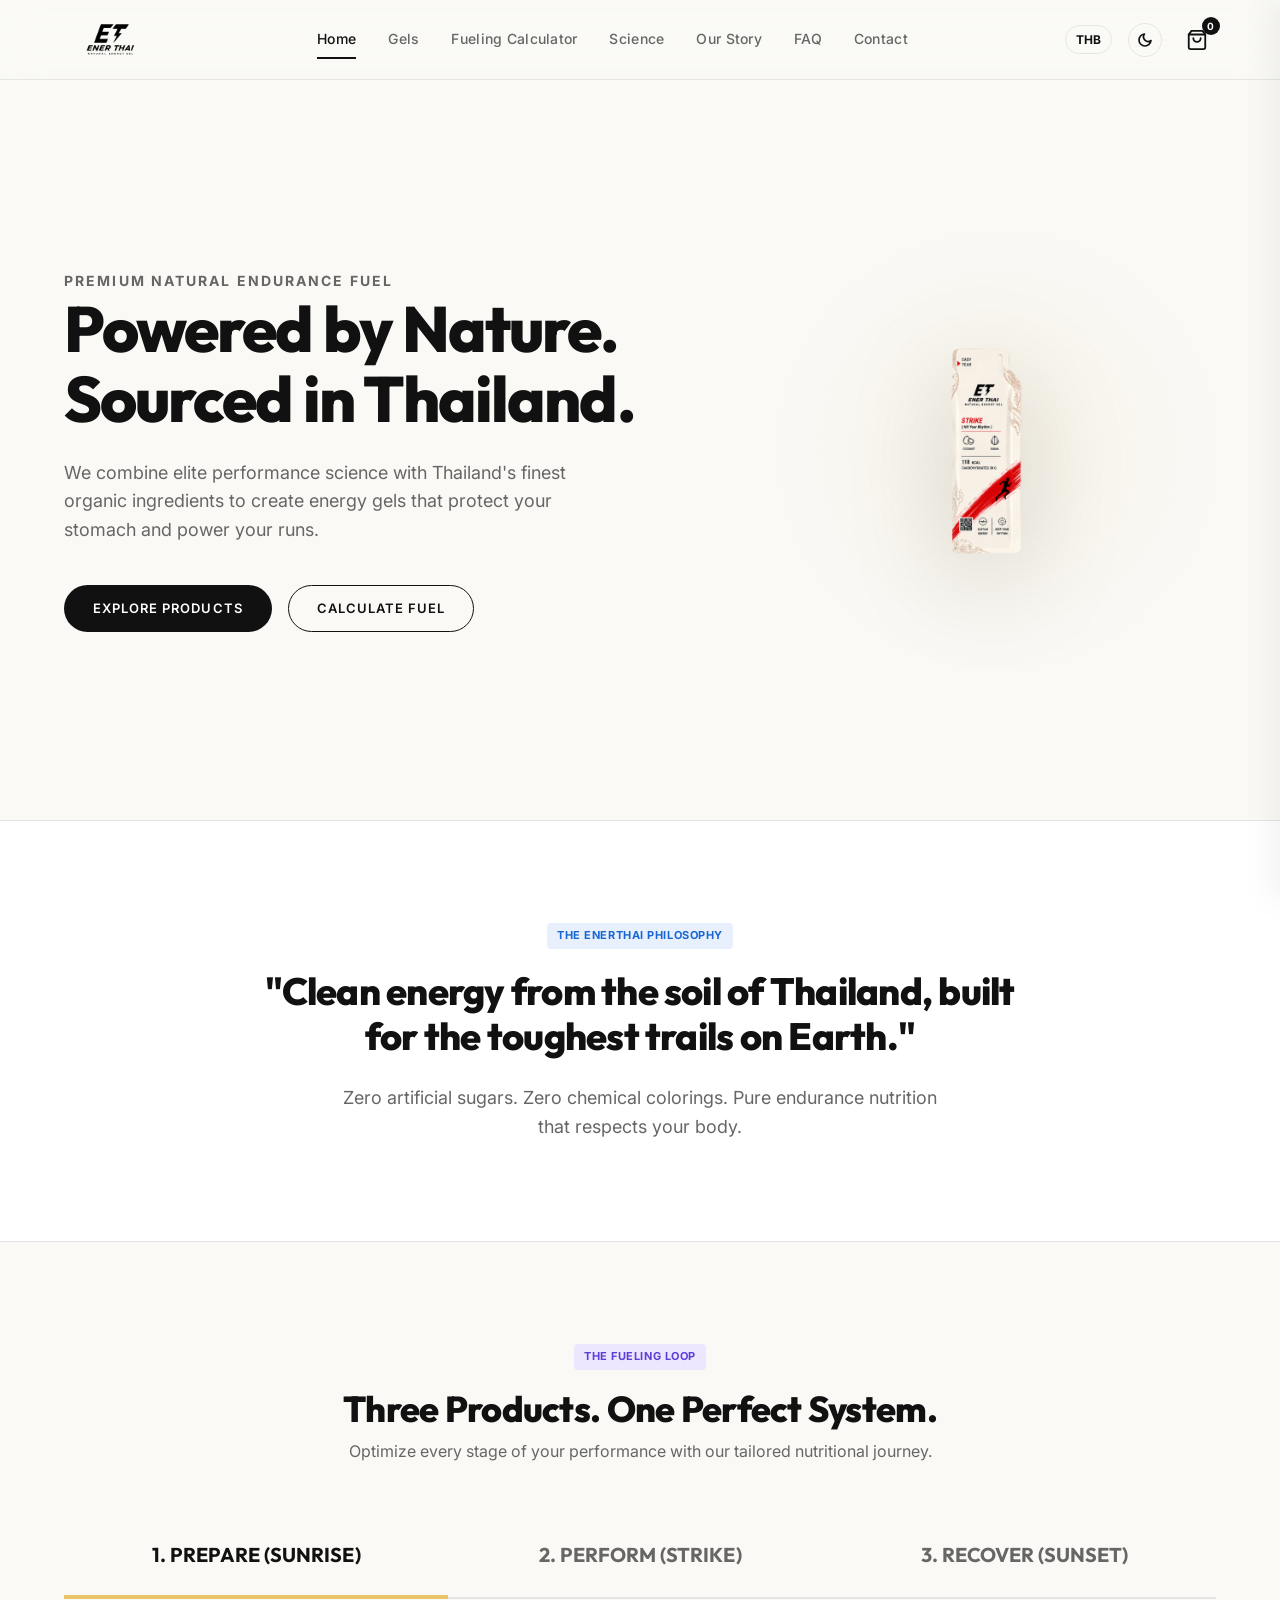
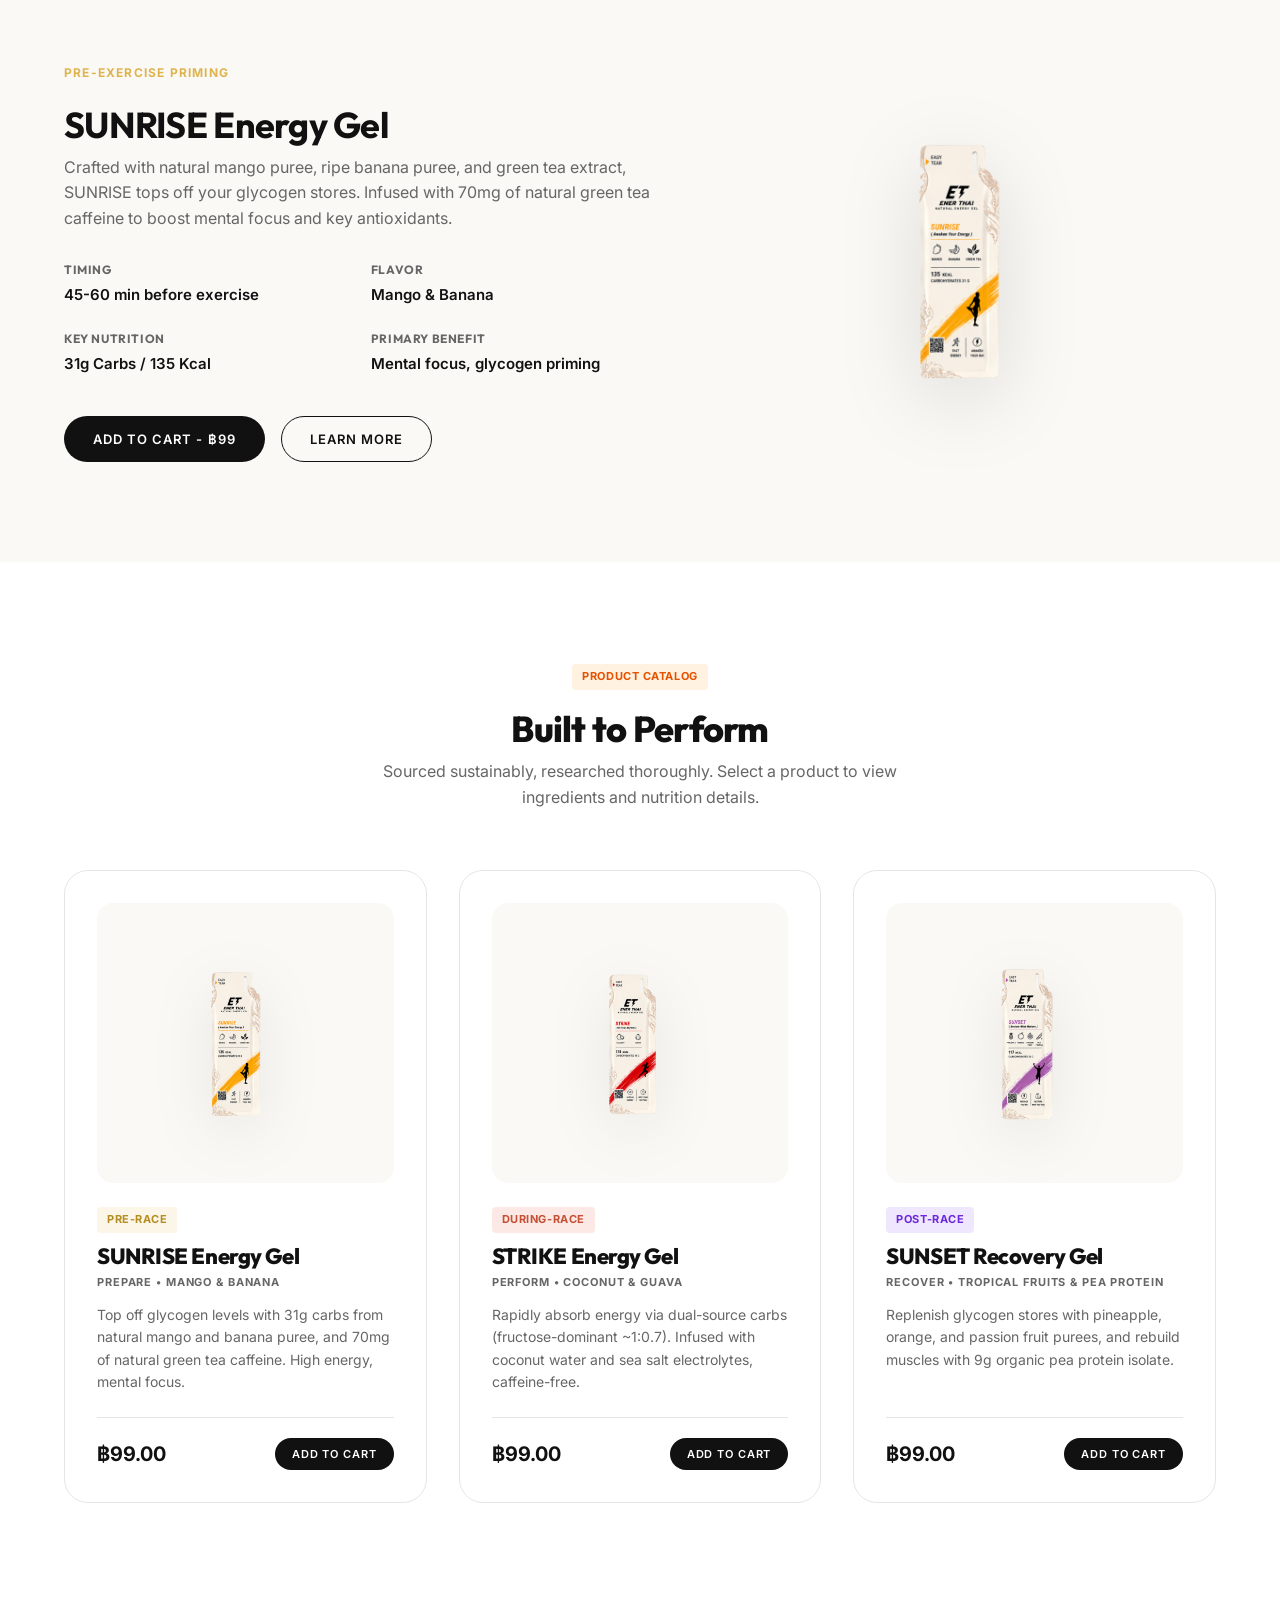
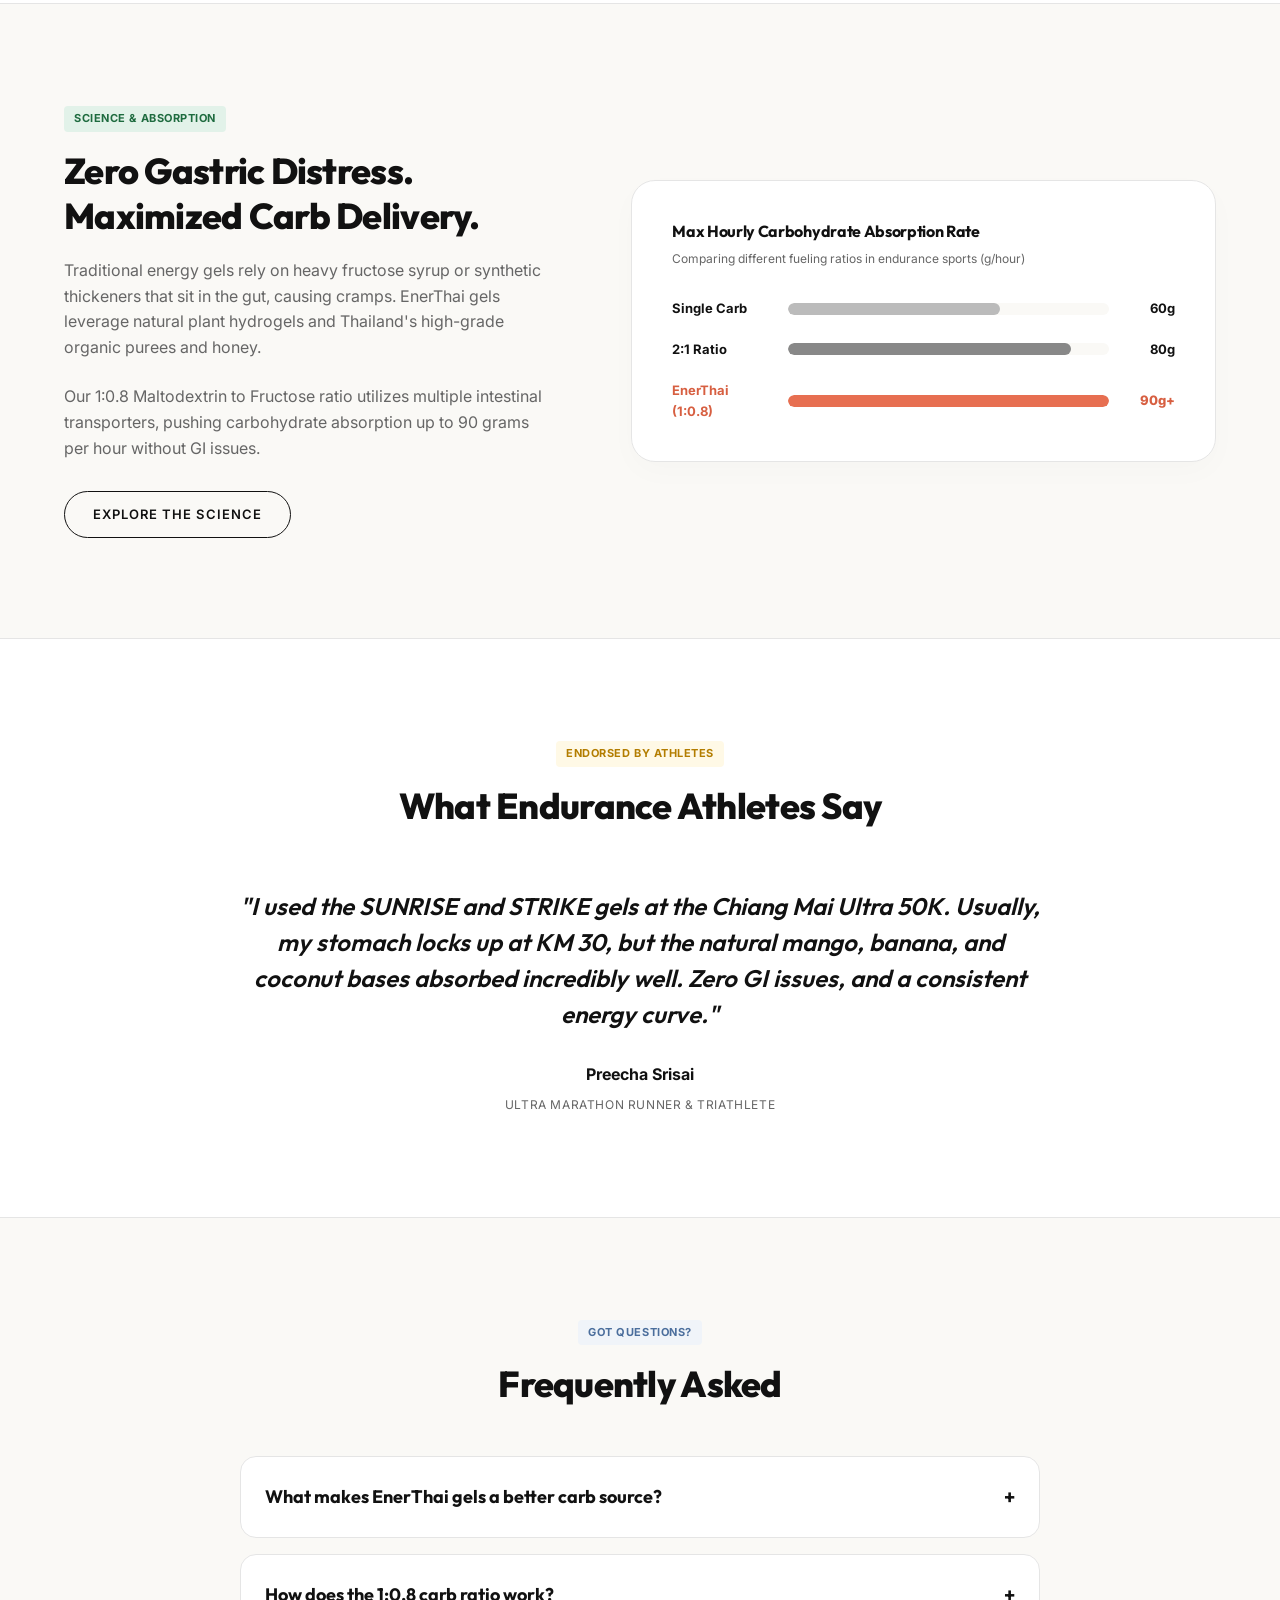
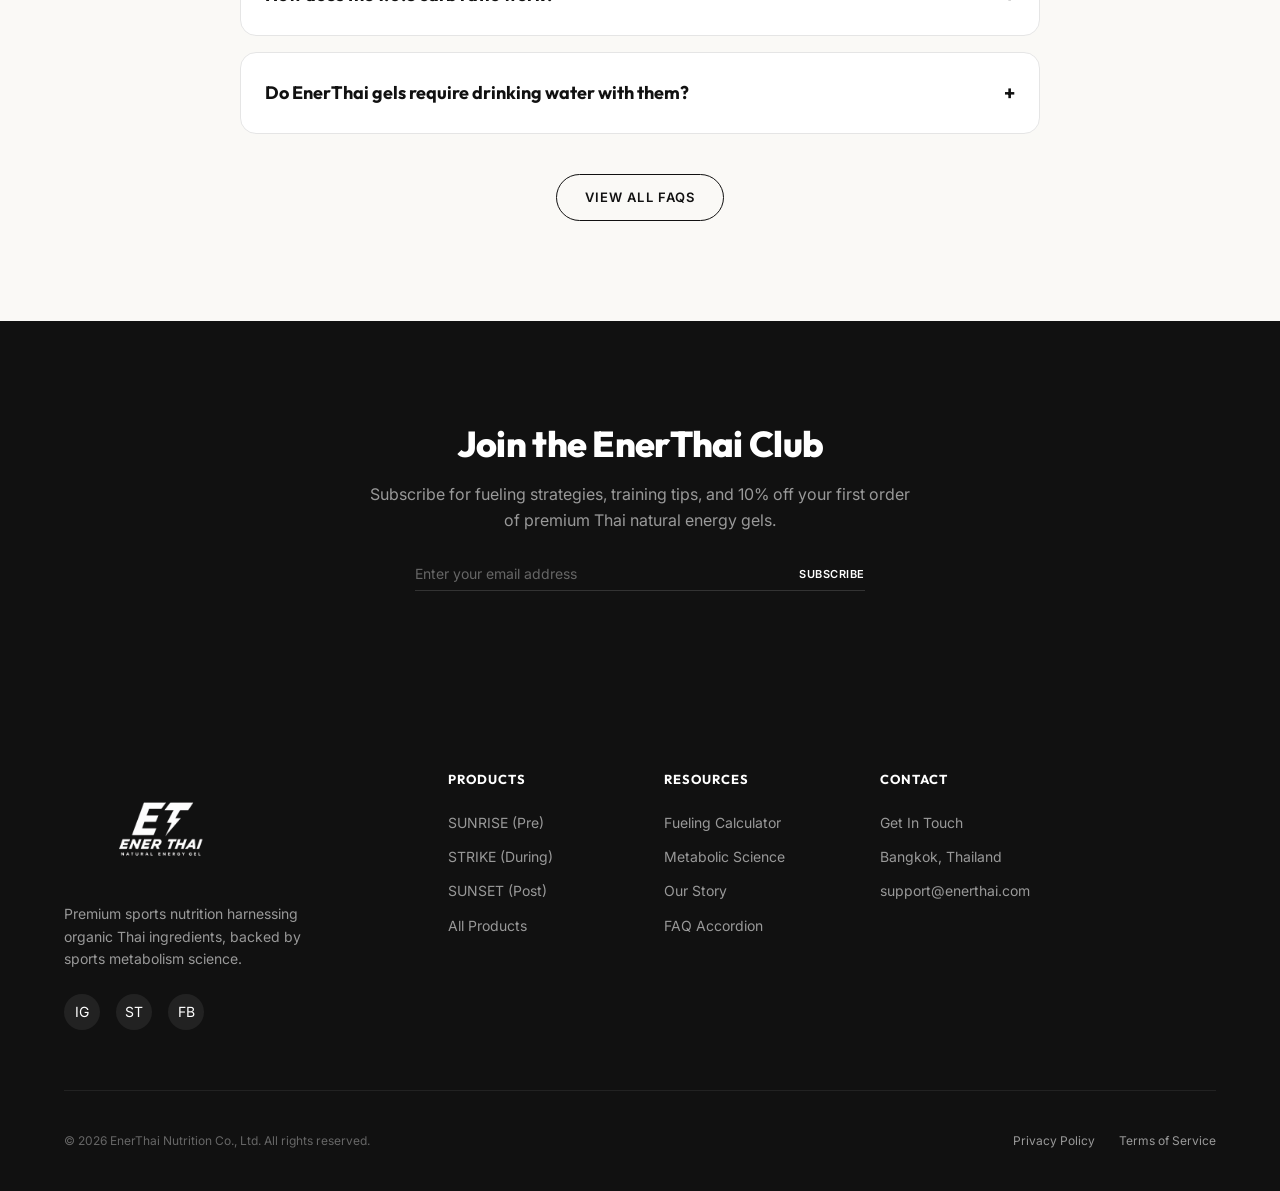
==== commit ecc92fd5: "Update pricing, ingredients, and fix calculator bundle size" ====
--- a/index.html
+++ b/index.html
@@ -115,7 +115,7 @@
                         <div class="journey-details">
                             <span class="journey-phase-tag" style="color: var(--color-sunrise-hover);">Pre-Exercise Priming</span>
                             <h3>SUNRISE Energy Gel</h3>
-                            <p class="journey-description">Crafted with organic Thai Jasmine Rice syrup and sweet mango puree, SUNRISE tops off your glycogen stores. Slow-release carbs ensure you start your effort without sudden blood sugar spikes.</p>
+                            <p class="journey-description">Crafted with natural mango puree, ripe banana puree, and green tea extract, SUNRISE tops off your glycogen stores. Infused with 70mg of natural green tea caffeine to boost mental focus and key antioxidants.</p>
                             <div class="journey-meta">
                                 <div class="journey-meta-item">
                                     <h4>Timing</h4>
@@ -123,19 +123,19 @@
                                 </div>
                                 <div class="journey-meta-item">
                                     <h4>Flavor</h4>
-                                    <p>Thai Mango & Jasmine Rice</p>
+                                    <p>Mango & Banana</p>
                                 </div>
                                 <div class="journey-meta-item">
                                     <h4>Key Nutrition</h4>
-                                    <p>40g Carbs / 160 Kcal</p>
+                                    <p>31g Carbs / 135 Kcal</p>
                                 </div>
                                 <div class="journey-meta-item">
                                     <h4>Primary Benefit</h4>
-                                    <p>No early fatigue, stable sugar</p>
+                                    <p>Mental focus, glycogen priming</p>
                                 </div>
                             </div>
                             <div style="display: flex; gap: 16px;">
-                                <button class="btn btn-primary" onclick="window.addToCartClick('sunrise')">Add to Cart - ฿95</button>
+                                <button class="btn btn-primary" onclick="window.addToCartClick('sunrise')">Add to Cart - ฿99</button>
                                 <a href="product.html?id=sunrise" class="btn btn-secondary">Learn More</a>
                             </div>
                         </div>
@@ -149,7 +149,7 @@
                         <div class="journey-details">
                             <span class="journey-phase-tag" style="color: var(--color-strike-hover);">During-Activity Energy</span>
                             <h3>STRIKE Energy Gel</h3>
-                            <p class="journey-description">Fueled by organic Thai Coconut water concentrate and zesty lime juice. Utilizes a scientific 1:0.8 Maltodextrin to Fructose ratio for extreme carb absorption (30g per pouch) without bloating.</p>
+                            <p class="journey-description">Fueled by organic Thai Coconut water, guava puree, and lime juice. STRIKE delivers 30g of fast-absorbing carbohydrates and 225mg of sea salt electrolytes. Caffeine-free and easy on the stomach.</p>
                             <div class="journey-meta">
                                 <div class="journey-meta-item">
                                     <h4>Timing</h4>
@@ -157,11 +157,11 @@
                                 </div>
                                 <div class="journey-meta-item">
                                     <h4>Flavor</h4>
-                                    <p>Thai Coconut & Lime</p>
+                                    <p>Thai Coconut & Guava</p>
                                 </div>
                                 <div class="journey-meta-item">
                                     <h4>Key Nutrition</h4>
-                                    <p>30g Carbs / 100mg Caffeine</p>
+                                    <p>30g Carbs / Caffeine-Free</p>
                                 </div>
                                 <div class="journey-meta-item">
                                     <h4>Primary Benefit</h4>
@@ -169,7 +169,7 @@
                                 </div>
                             </div>
                             <div style="display: flex; gap: 16px;">
-                                <button class="btn btn-primary" onclick="window.addToCartClick('strike')">Add to Cart - ฿85</button>
+                                <button class="btn btn-primary" onclick="window.addToCartClick('strike')">Add to Cart - ฿99</button>
                                 <a href="product.html?id=strike" class="btn btn-secondary">Learn More</a>
                             </div>
                         </div>
@@ -183,7 +183,7 @@
                         <div class="journey-details">
                             <span class="journey-phase-tag" style="color: var(--color-sunset-hover);">Post-Exercise Muscle Repair</span>
                             <h3>SUNSET Recovery Gel</h3>
-                            <p class="journey-description">Formulated with wild Forest Honey, active Thai ginger extract (gingerol), and 10g of plant-derived BCAAs. Restores muscle glycogen, repairs fibers, and reduces inflammation naturally.</p>
+                            <p class="journey-description">Formulated with concentrated pineapple, orange, and passion fruit purees and plant-based organic pea protein isolate. SUNSET recovers muscles with 9g of protein and 23g of recovery carbs.</p>
                             <div class="journey-meta">
                                 <div class="journey-meta-item">
                                     <h4>Timing</h4>
@@ -191,11 +191,11 @@
                                 </div>
                                 <div class="journey-meta-item">
                                     <h4>Flavor</h4>
-                                    <p>Forest Honey & Ginger</p>
+                                    <p>Pineapple, Mandarin & Passion Fruit</p>
                                 </div>
                                 <div class="journey-meta-item">
                                     <h4>Key Nutrition</h4>
-                                    <p>25g Carbs / 10g BCAAs</p>
+                                    <p>23g Carbs / 9g Protein</p>
                                 </div>
                                 <div class="journey-meta-item">
                                     <h4>Primary Benefit</h4>
@@ -203,7 +203,7 @@
                                 </div>
                             </div>
                             <div style="display: flex; gap: 16px;">
-                                <button class="btn btn-primary" onclick="window.addToCartClick('sunset')">Add to Cart - ฿105</button>
+                                <button class="btn btn-primary" onclick="window.addToCartClick('sunset')">Add to Cart - ฿99</button>
                                 <a href="product.html?id=sunset" class="btn btn-secondary">Learn More</a>
                             </div>
                         </div>
@@ -232,10 +232,10 @@
                         </div>
                         <span class="badge" style="background-color: rgba(233,196,106,0.15); color: #B58D20; align-self: flex-start; margin-bottom: 10px;">PRE-RACE</span>
                         <h3 class="product-card-title">SUNRISE Energy Gel</h3>
-                        <p class="product-card-purpose">Prepare • Mango & Jasmine Rice</p>
-                        <p class="product-card-desc">Top off glycogen levels with organic slow-release Thai Jasmine Rice syrup and hydrating local mango. High energy, zero spikes.</p>
+                        <p class="product-card-purpose">Prepare • Mango & Banana</p>
+                        <p class="product-card-desc">Top off glycogen levels with 31g carbs from natural mango and banana puree, and 70mg of natural green tea caffeine. High energy, mental focus.</p>
                         <div class="product-card-footer">
-                            <span class="product-card-price">฿95.00</span>
+                            <span class="product-card-price">฿99.00</span>
                             <button class="btn btn-primary" onclick="window.addToCartClick('sunrise')" style="padding: 8px 16px; font-size: 11px;">Add to Cart</button>
                         </div>
                     </div>
@@ -247,10 +247,10 @@
                         </div>
                         <span class="badge" style="background-color: rgba(231,111,81,0.15); color: #C64F34; align-self: flex-start; margin-bottom: 10px;">DURING-RACE</span>
                         <h3 class="product-card-title">STRIKE Energy Gel</h3>
-                        <p class="product-card-purpose">Perform • Coconut & Lime</p>
-                        <p class="product-card-desc">Rapidly absorb energy via a dual-source 1:0.8 carb ratio. Infused with natural coconut water electrolytes and green tea caffeine.</p>
+                        <p class="product-card-purpose">Perform • Coconut & Guava</p>
+                        <p class="product-card-desc">Rapidly absorb energy via dual-source carbs (fructose-dominant ~1:0.7). Infused with coconut water and sea salt electrolytes, caffeine-free.</p>
                         <div class="product-card-footer">
-                            <span class="product-card-price">฿85.00</span>
+                            <span class="product-card-price">฿99.00</span>
                             <button class="btn btn-primary" onclick="window.addToCartClick('strike')" style="padding: 8px 16px; font-size: 11px;">Add to Cart</button>
                         </div>
                     </div>
@@ -262,10 +262,10 @@
                         </div>
                         <span class="badge" style="background-color: rgba(139,92,246,0.15); color: #6D28D9; align-self: flex-start; margin-bottom: 10px;">POST-RACE</span>
                         <h3 class="product-card-title">SUNSET Recovery Gel</h3>
-                        <p class="product-card-purpose">Recover • Honey & Ginger</p>
-                        <p class="product-card-desc">Soothe inflammation with organic ginger extracts, honey, and 10g BCAAs. Kickstart glycogen recovery and reduce next-day stiffness.</p>
+                        <p class="product-card-purpose">Recover • Tropical Fruits & Pea Protein</p>
+                        <p class="product-card-desc">Replenish glycogen stores with pineapple, orange, and passion fruit purees, and rebuild muscles with 9g organic pea protein isolate.</p>
                         <div class="product-card-footer">
-                            <span class="product-card-price">฿105.00</span>
+                            <span class="product-card-price">฿99.00</span>
                             <button class="btn btn-primary" onclick="window.addToCartClick('sunset')" style="padding: 8px 16px; font-size: 11px;">Add to Cart</button>
                         </div>
                     </div>
@@ -279,7 +279,7 @@
                 <div class="animate-fade-in">
                     <span class="badge" style="background-color: #E2F2E9; color: #1E6B3F; margin-bottom: 16px;">Science & absorption</span>
                     <h2 style="font-size: 36px; font-weight: 800; margin-bottom: 20px;">Zero Gastric Distress. Maximized Carb Delivery.</h2>
-                    <p style="color: var(--text-muted); margin-bottom: 24px;">Traditional energy gels rely on heavy fructose syrup or synthetic thickeners that sit in the gut, causing cramps. EnerThai gels leverage natural plant hydrogels and Thailand's high-grade Jasmine rice syrups.</p>
+                    <p style="color: var(--text-muted); margin-bottom: 24px;">Traditional energy gels rely on heavy fructose syrup or synthetic thickeners that sit in the gut, causing cramps. EnerThai gels leverage natural plant hydrogels and Thailand's high-grade organic purees and honey.</p>
                     <p style="color: var(--text-muted); margin-bottom: 30px;">Our 1:0.8 Maltodextrin to Fructose ratio utilizes multiple intestinal transporters, pushing carbohydrate absorption up to 90 grams per hour without GI issues.</p>
                     <a href="science.html" class="btn btn-secondary">Explore the Science</a>
                 </div>
@@ -324,7 +324,7 @@
 
                 <div class="animate-fade-in" style="max-width: 800px; margin: 0 auto;">
                     <blockquote style="font-size: 24px; font-style: italic; line-height: 1.5; font-family: var(--font-heading); margin-bottom: 30px; font-weight: 600;">
-                        "I used the SUNRISE and STRIKE gels at the Chiang Mai Ultra 50K. Usually, my stomach locks up at KM 30, but the natural rice and coconut bases absorbed incredibly well. Zero GI issues, and a consistent energy curve."
+                        "I used the SUNRISE and STRIKE gels at the Chiang Mai Ultra 50K. Usually, my stomach locks up at KM 30, but the natural mango, banana, and coconut bases absorbed incredibly well. Zero GI issues, and a consistent energy curve."
                     </blockquote>
                     <cite style="font-style: normal; font-weight: 700; font-size: 16px; display: block; margin-bottom: 4px;">Preecha Srisai</cite>
                     <span style="font-size: 12px; color: var(--text-muted); text-transform: uppercase; letter-spacing: 0.05em;">Ultra Marathon Runner & Triathlete</span>
@@ -342,8 +342,8 @@
 
                 <div class="faq-accordion animate-fade-in">
                     <div class="faq-item">
-                        <div class="faq-question">What makes Thai Jasmine Rice syrup a better carb source?<span class="faq-icon">+</span></div>
-                        <div class="faq-answer">Jasmine rice syrup contains a rich ratio of complex maltodextrins and simple glucose. This provides a multi-stage carbohydrate absorption path, ensuring steady glycogen absorption without the sudden spikes and subsequent crash common in synthetic high-fructose corn syrup gels.</div>
+                        <div class="faq-question">What makes EnerThai gels a better carb source?<span class="faq-icon">+</span></div>
+                        <div class="faq-answer">EnerThai gels combine natural fruit purees (like mango and banana) and forest honey with clean maltodextrin to provide a multi-stage carbohydrate absorption path. This ensures steady glycogen absorption without the sudden spikes and subsequent crash common in synthetic high-fructose corn syrup gels.</div>
                     </div>
                     <div class="faq-item">
                         <div class="faq-question">How does the 1:0.8 carb ratio work?<span class="faq-icon">+</span></div>
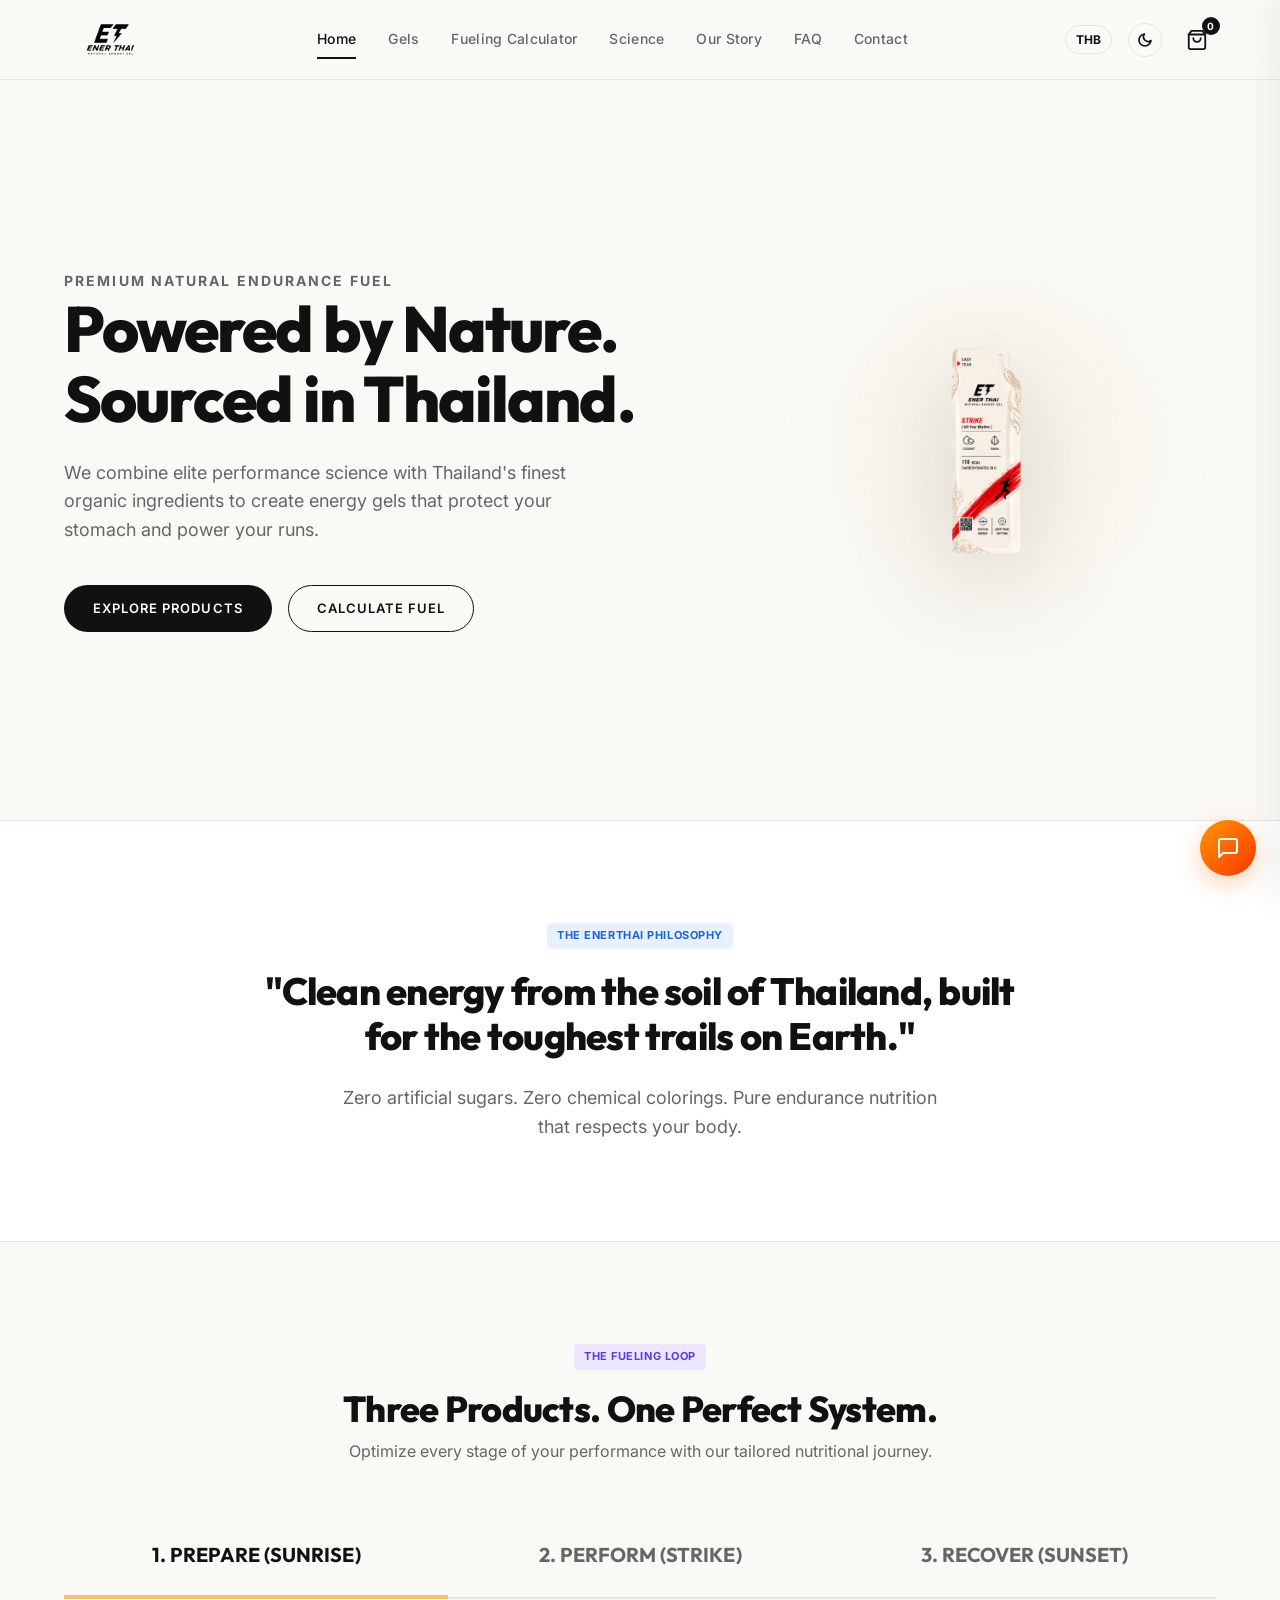
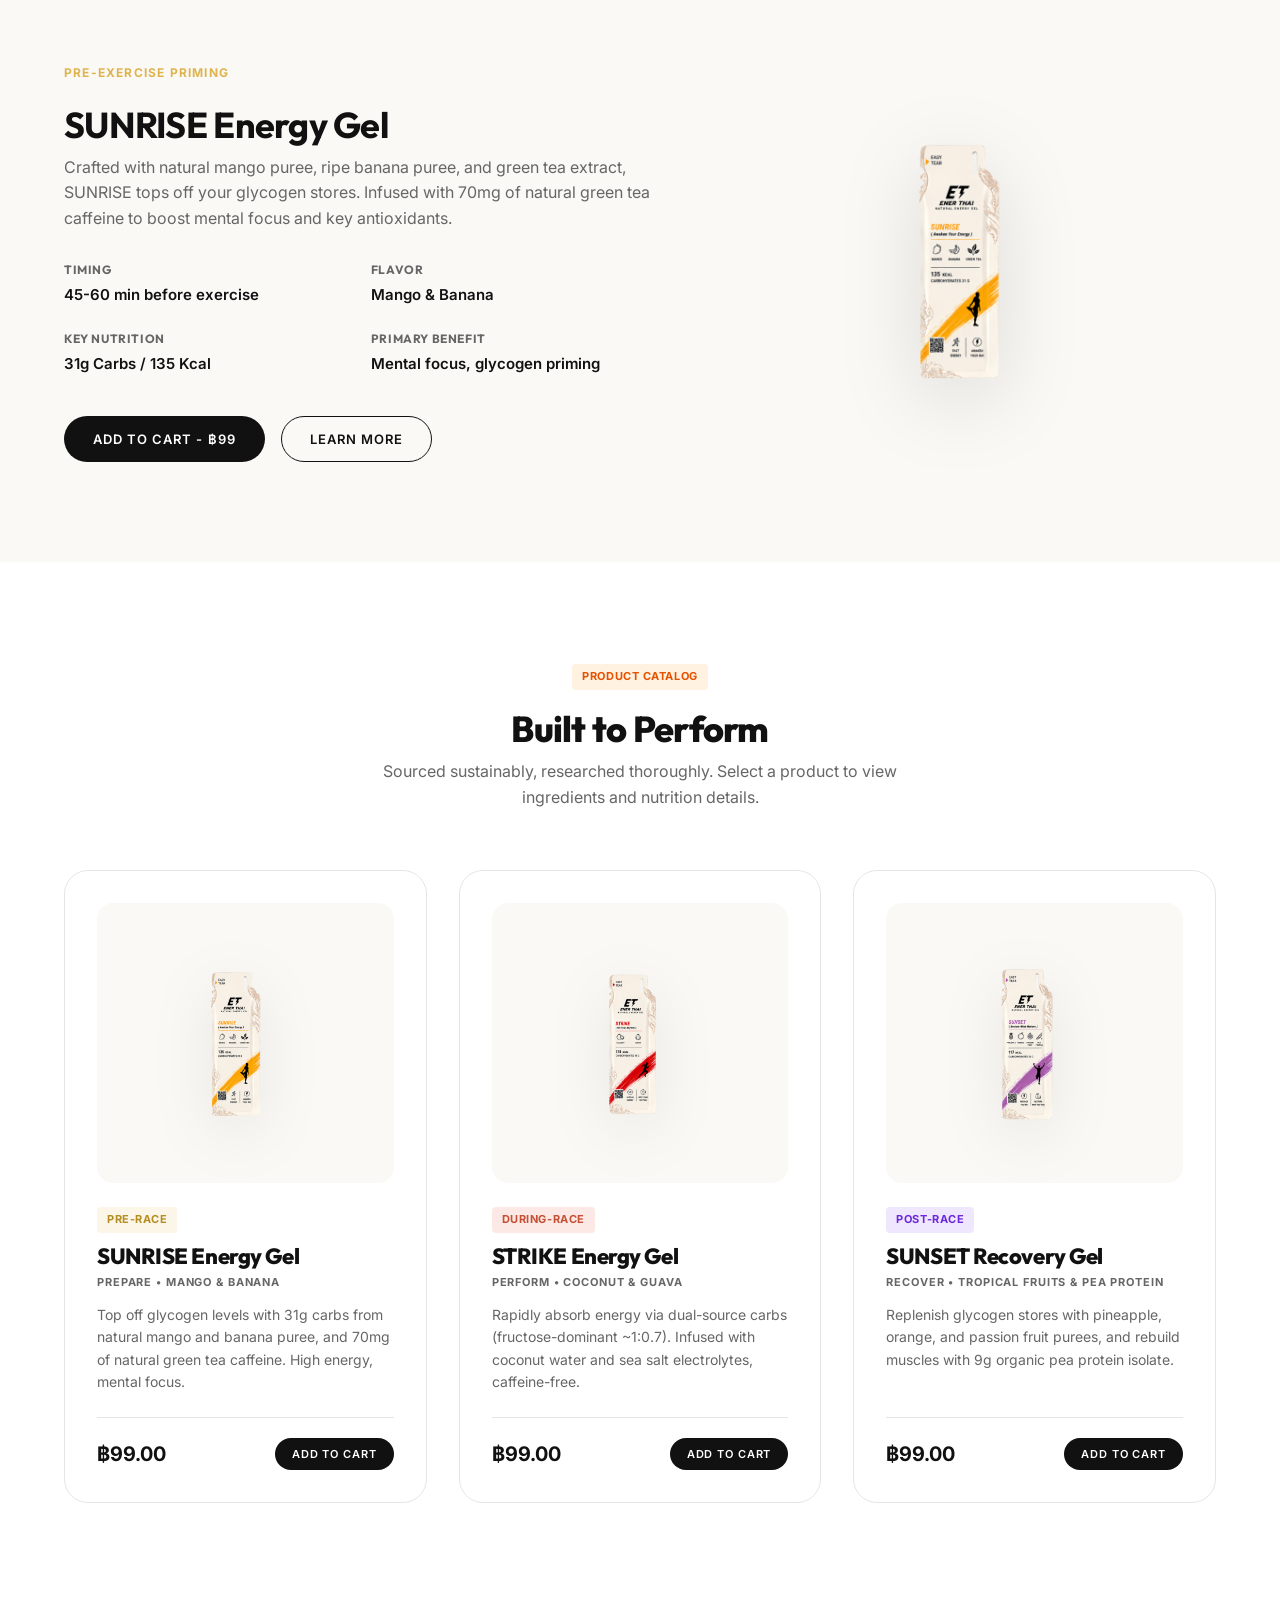
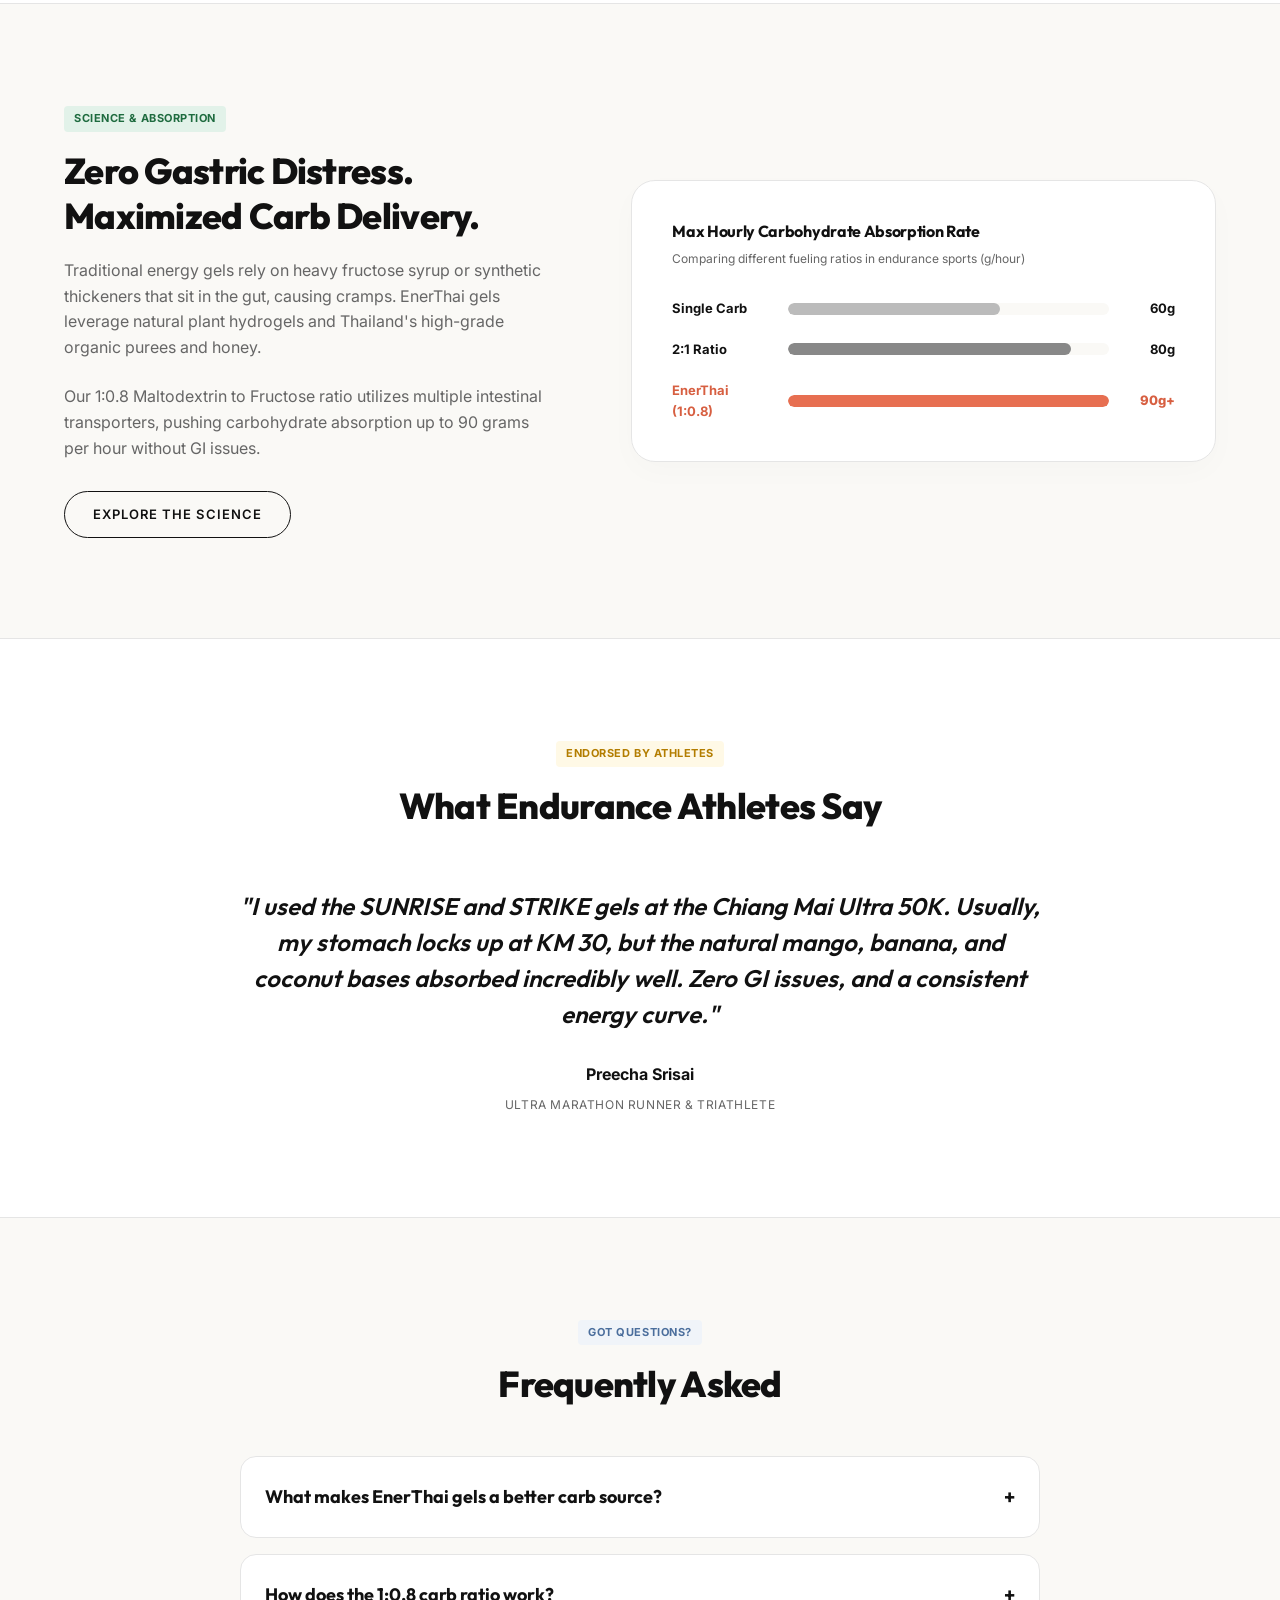
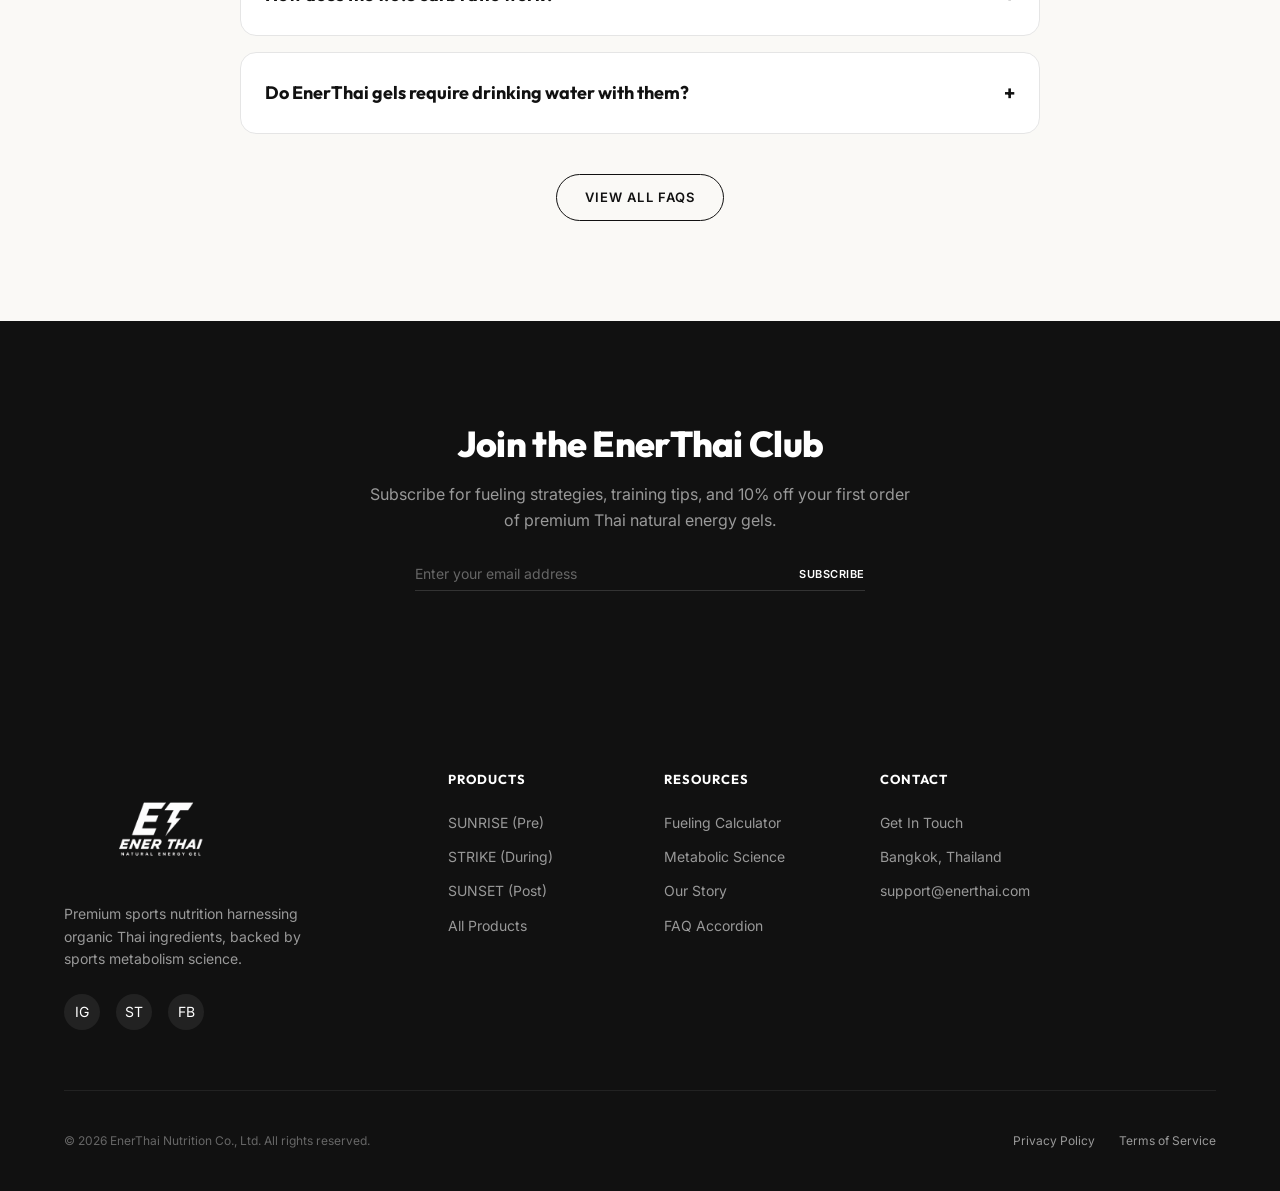
==== commit d9abf778: "Integrate secure AI Chatbot (EnerBot) using Cloudflare Pages Functions and Gemini API" ====
--- a/index.html
+++ b/index.html
@@ -14,6 +14,8 @@
     <link rel="stylesheet" href="css/pages.css">
     <!-- PWA Manifest -->
     <link rel="manifest" href="manifest.json">
+    <!-- AI Chatbot Widget -->
+    <script src="js/chatbot.js" defer></script>
 </head>
 <body>
 
--- a/css/style.css
+++ b/css/style.css
@@ -1025,3 +1025,341 @@
         background-color: transparent !important;
     }
 }
+
+/* ==========================================================================
+   Phase 6: AI Chatbot (EnerBot) Widget Styles
+   ========================================================================== */
+
+/* Adjust Toast Notifications to stack above the Chatbot Toggle */
+.toast-container {
+    bottom: 96px;
+}
+
+/* Chatbot Float Toggle Button */
+.chatbot-toggle {
+    position: fixed;
+    bottom: 24px;
+    right: 24px;
+    width: 56px;
+    height: 56px;
+    border-radius: 50%;
+    background: linear-gradient(135deg, #FF9900, #FF3300); /* Premium sunset gradient */
+    color: #FFFFFF;
+    border: none;
+    cursor: pointer;
+    z-index: 999;
+    box-shadow: 0 8px 24px rgba(255, 102, 0, 0.3);
+    display: flex;
+    align-items: center;
+    justify-content: center;
+    transition: transform 0.3s cubic-bezier(0.175, 0.885, 0.32, 1.275), box-shadow 0.3s ease;
+}
+
+.chatbot-toggle:hover {
+    transform: scale(1.1);
+    box-shadow: 0 12px 28px rgba(255, 102, 0, 0.4);
+}
+
+.chatbot-toggle svg {
+    transition: transform 0.3s ease;
+}
+
+.chatbot-toggle.active svg {
+    transform: rotate(90deg);
+}
+
+/* Chatbot Main Window Container */
+.chatbot-window {
+    position: fixed;
+    bottom: 96px;
+    right: 24px;
+    width: 380px;
+    max-width: calc(100vw - 48px);
+    height: 520px;
+    max-height: calc(100vh - 140px);
+    border-radius: 20px;
+    background: rgba(255, 255, 255, 0.85);
+    backdrop-filter: blur(20px);
+    -webkit-backdrop-filter: blur(20px);
+    border: 1px solid rgba(0, 0, 0, 0.08);
+    z-index: 999;
+    box-shadow: 0 16px 40px rgba(0, 0, 0, 0.12);
+    display: flex;
+    flex-direction: column;
+    overflow: hidden;
+    opacity: 0;
+    pointer-events: none;
+    transform: translateY(20px) scale(0.95);
+    transition: opacity 0.3s ease, transform 0.3s cubic-bezier(0.16, 1, 0.3, 1);
+}
+
+.chatbot-window.active {
+    opacity: 1;
+    pointer-events: auto;
+    transform: translateY(0) scale(1);
+}
+
+/* Header Section */
+.chatbot-header {
+    padding: 16px 20px;
+    background: var(--bg-card);
+    border-bottom: 1px solid var(--border-color);
+    display: flex;
+    justify-content: space-between;
+    align-items: center;
+}
+
+.chatbot-brand-row {
+    display: flex;
+    align-items: center;
+    gap: 12px;
+}
+
+.chatbot-avatar {
+    width: 36px;
+    height: 36px;
+    border-radius: 50%;
+    background: linear-gradient(135deg, #FF9900, #FF3300);
+    display: flex;
+    align-items: center;
+    justify-content: center;
+    font-weight: 800;
+    font-size: 14px;
+    color: #FFFFFF;
+    font-family: 'Outfit', sans-serif;
+}
+
+.chatbot-status-info {
+    text-align: left;
+}
+
+.chatbot-name {
+    font-family: 'Outfit', sans-serif;
+    font-size: 15px;
+    font-weight: 700;
+    color: var(--text-primary);
+}
+
+.chatbot-status-row {
+    display: flex;
+    align-items: center;
+    gap: 5px;
+    font-size: 11px;
+    color: var(--text-muted);
+    margin-top: 1px;
+}
+
+.chatbot-status-dot {
+    width: 6px;
+    height: 6px;
+    border-radius: 50%;
+    background-color: #2ECC71; /* Green status indicator */
+}
+
+.chatbot-close-btn {
+    background: transparent;
+    border: none;
+    color: var(--text-muted);
+    cursor: pointer;
+    font-size: 20px;
+    padding: 4px;
+    display: flex;
+    align-items: center;
+    justify-content: center;
+    transition: color 0.2s ease;
+}
+
+.chatbot-close-btn:hover {
+    color: var(--text-primary);
+}
+
+/* Chat Message Logs */
+.chatbot-messages {
+    flex: 1;
+    overflow-y: auto;
+    padding: 20px;
+    display: flex;
+    flex-direction: column;
+    gap: 12px;
+    background-color: transparent;
+}
+
+.chatbot-msg-bubble {
+    max-width: 80%;
+    padding: 12px 16px;
+    border-radius: 16px;
+    font-size: 13px;
+    line-height: 1.5;
+    word-break: break-word;
+    text-align: left;
+}
+
+/* User Message Bubble */
+.chatbot-msg-bubble.user {
+    align-self: flex-end;
+    background-color: var(--text-primary);
+    color: var(--bg-card);
+    border-bottom-right-radius: 4px;
+    box-shadow: 0 4px 12px rgba(0,0,0,0.05);
+}
+
+/* Assistant Message Bubble */
+.chatbot-msg-bubble.assistant {
+    align-self: flex-start;
+    background-color: var(--bg-card);
+    color: var(--text-primary);
+    border-bottom-left-radius: 4px;
+    border: 1px solid var(--border-color);
+}
+
+.chatbot-msg-bubble p {
+    margin-bottom: 8px;
+}
+.chatbot-msg-bubble p:last-child {
+    margin-bottom: 0;
+}
+.chatbot-msg-bubble ul, .chatbot-msg-bubble ol {
+    margin-left: 16px;
+    margin-bottom: 8px;
+}
+.chatbot-msg-bubble ul:last-child, .chatbot-msg-bubble ol:last-child {
+    margin-bottom: 0;
+}
+.chatbot-msg-bubble li {
+    margin-bottom: 4px;
+}
+
+/* Quick Suggestion Chips */
+.chatbot-suggestions {
+    padding: 10px 16px;
+    display: flex;
+    flex-wrap: wrap;
+    gap: 8px;
+    background-color: transparent;
+    border-top: 1px dashed var(--border-color);
+}
+
+.chatbot-chip {
+    background-color: var(--bg-card);
+    border: 1px solid var(--border-color);
+    color: var(--text-primary);
+    padding: 6px 12px;
+    border-radius: 20px;
+    font-size: 11px;
+    font-weight: 600;
+    cursor: pointer;
+    transition: all 0.2s ease;
+}
+
+.chatbot-chip:hover {
+    border-color: var(--text-primary);
+    background-color: var(--bg-primary);
+}
+
+/* Input Form Controls */
+.chatbot-input-form {
+    display: flex;
+    align-items: center;
+    gap: 8px;
+    padding: 12px 16px;
+    background-color: var(--bg-card);
+    border-top: 1px solid var(--border-color);
+}
+
+.chatbot-input {
+    flex: 1;
+    border: 1px solid var(--border-color);
+    border-radius: 24px;
+    padding: 10px 16px;
+    font-size: 13px;
+    background-color: var(--bg-primary);
+    color: var(--text-primary);
+    outline: none;
+    transition: border-color 0.2s ease;
+}
+
+.chatbot-input:focus {
+    border-color: var(--text-primary);
+}
+
+.chatbot-send-btn {
+    width: 36px;
+    height: 36px;
+    border-radius: 50%;
+    background-color: var(--text-primary);
+    color: var(--bg-card);
+    border: none;
+    cursor: pointer;
+    display: flex;
+    align-items: center;
+    justify-content: center;
+    transition: opacity 0.2s ease, transform 0.2s ease;
+}
+
+.chatbot-send-btn:hover {
+    transform: scale(1.05);
+}
+
+.chatbot-send-btn:disabled {
+    opacity: 0.5;
+    cursor: not-allowed;
+}
+
+/* Typing Indicator Animation */
+.typing-dots {
+    display: inline-flex;
+    align-items: center;
+    gap: 4px;
+    padding: 4px 0;
+}
+
+.typing-dot {
+    width: 6px;
+    height: 6px;
+    background-color: var(--text-muted);
+    border-radius: 50%;
+    opacity: 0.4;
+    animation: typingPulse 1.4s infinite both;
+}
+
+.typing-dot:nth-child(2) {
+    animation-delay: 0.2s;
+}
+
+.typing-dot:nth-child(3) {
+    animation-delay: 0.4s;
+}
+
+@keyframes typingPulse {
+    0%, 100% {
+        transform: translateY(0);
+        opacity: 0.4;
+    }
+    50% {
+        transform: translateY(-4px);
+        opacity: 1;
+    }
+}
+
+/* Dark Theme Adjustments for Chatbot */
+body.dark-theme .chatbot-window {
+    background: rgba(22, 22, 22, 0.85);
+    border: 1px solid rgba(255, 255, 255, 0.08);
+}
+
+body.dark-theme .chatbot-msg-bubble.user {
+    background-color: var(--text-primary);
+    color: var(--bg-card);
+}
+
+body.dark-theme .chatbot-msg-bubble.assistant {
+    background-color: var(--bg-card);
+    color: var(--text-primary);
+}
+
+/* Print Overrides to Hide Chatbot */
+@media print {
+    .chatbot-toggle, .chatbot-window {
+        display: none !important;
+    }
+}
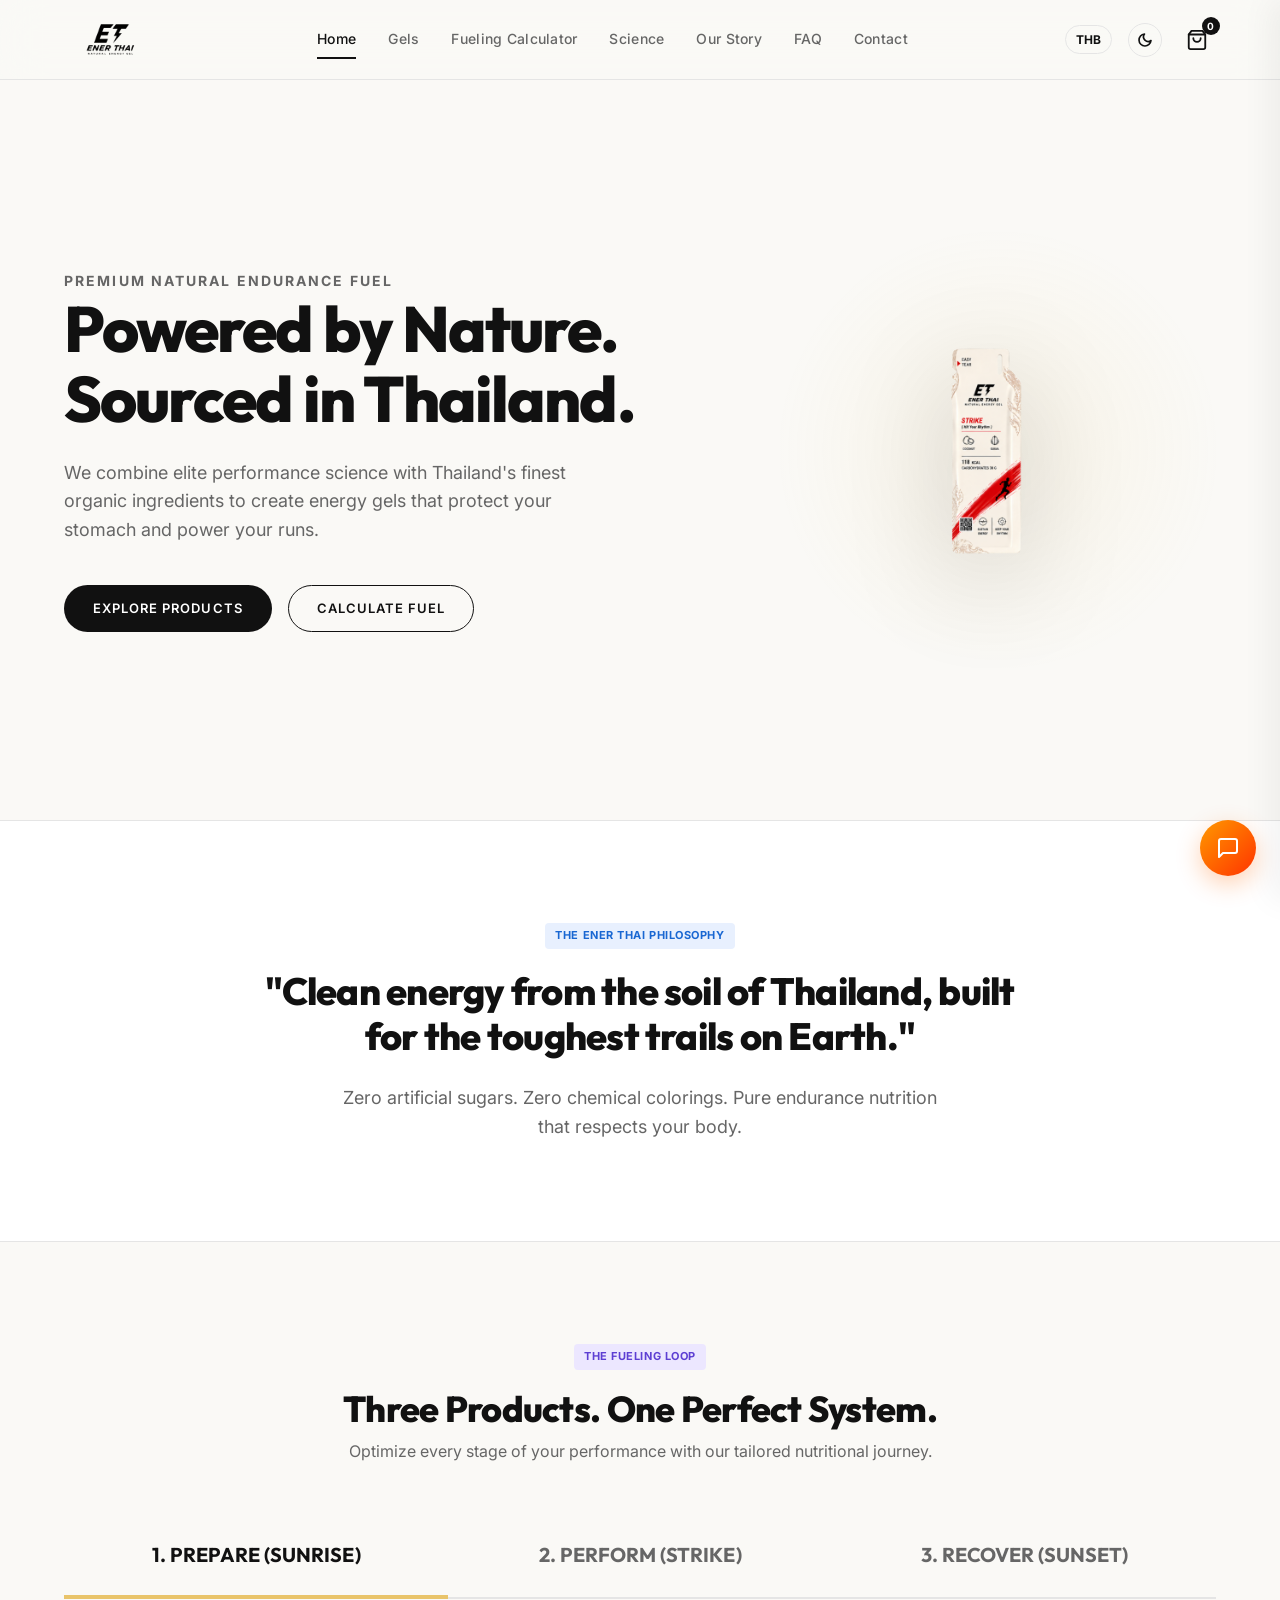
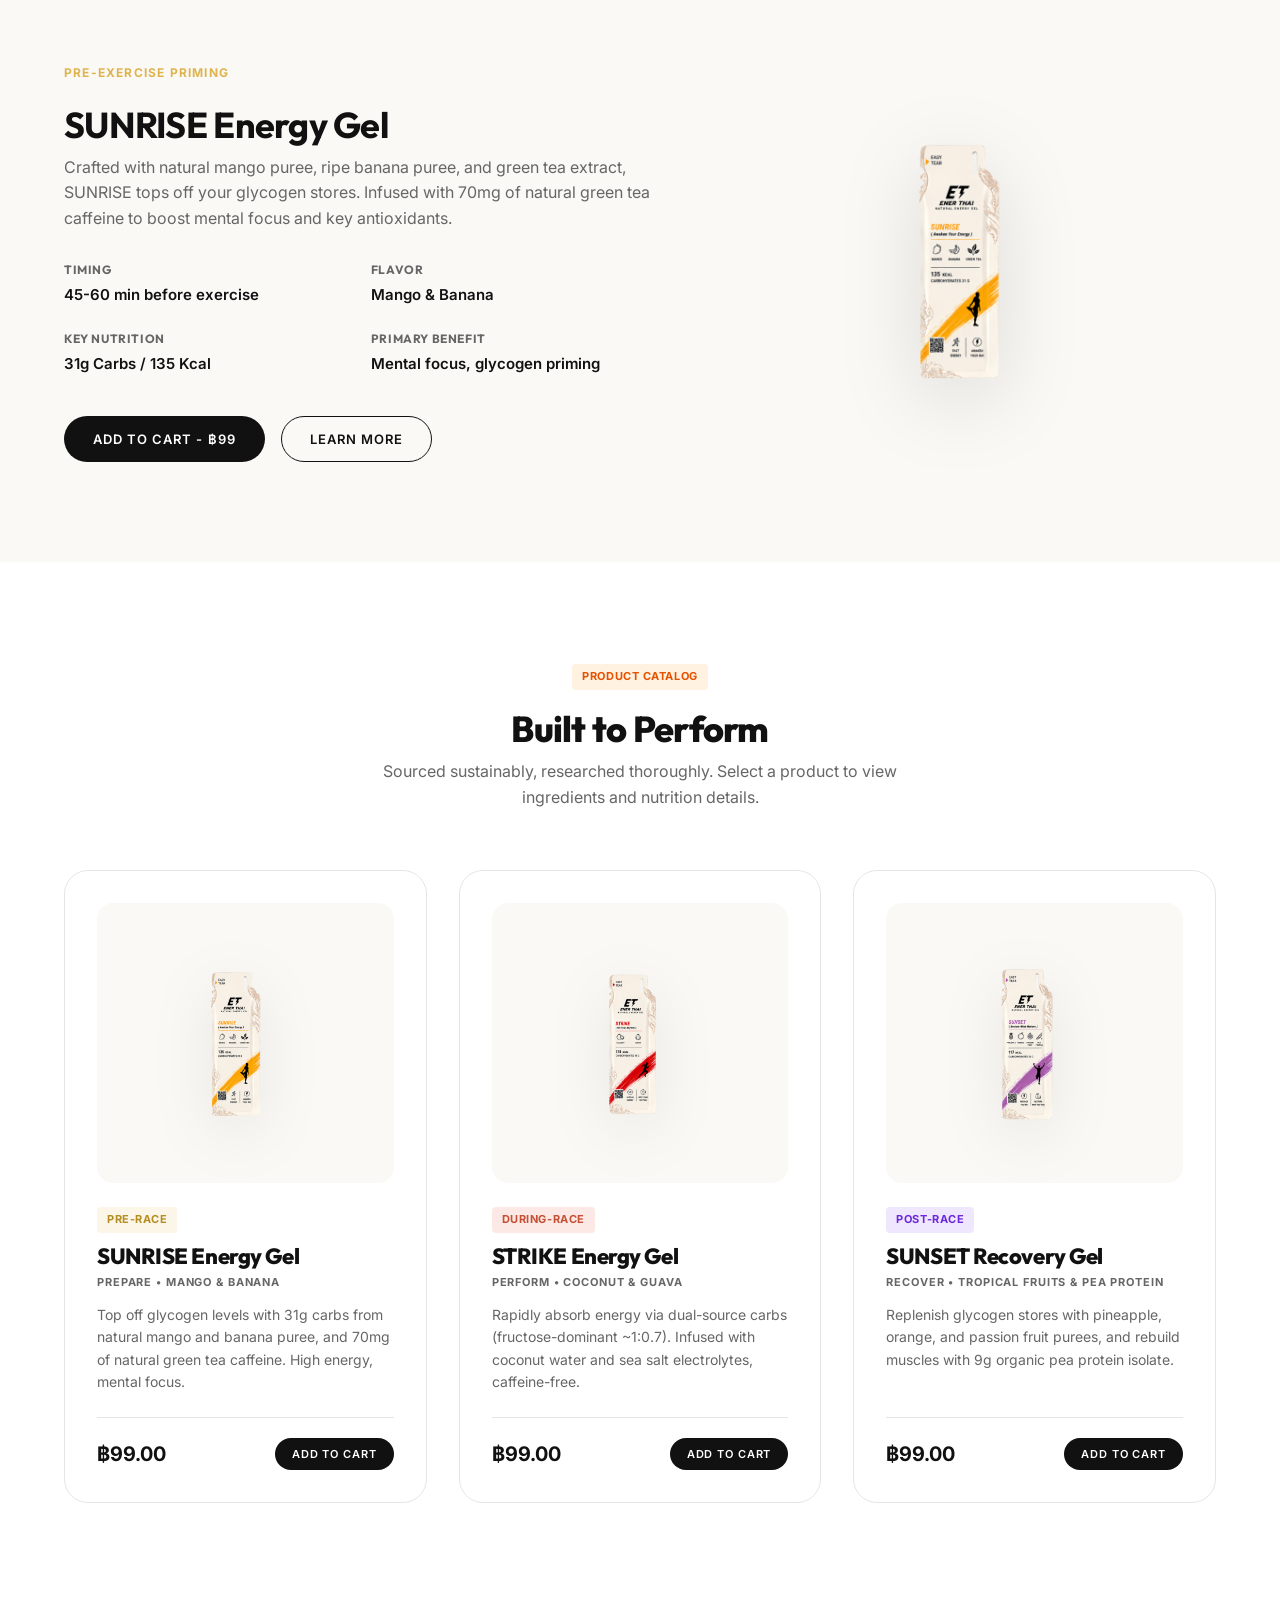
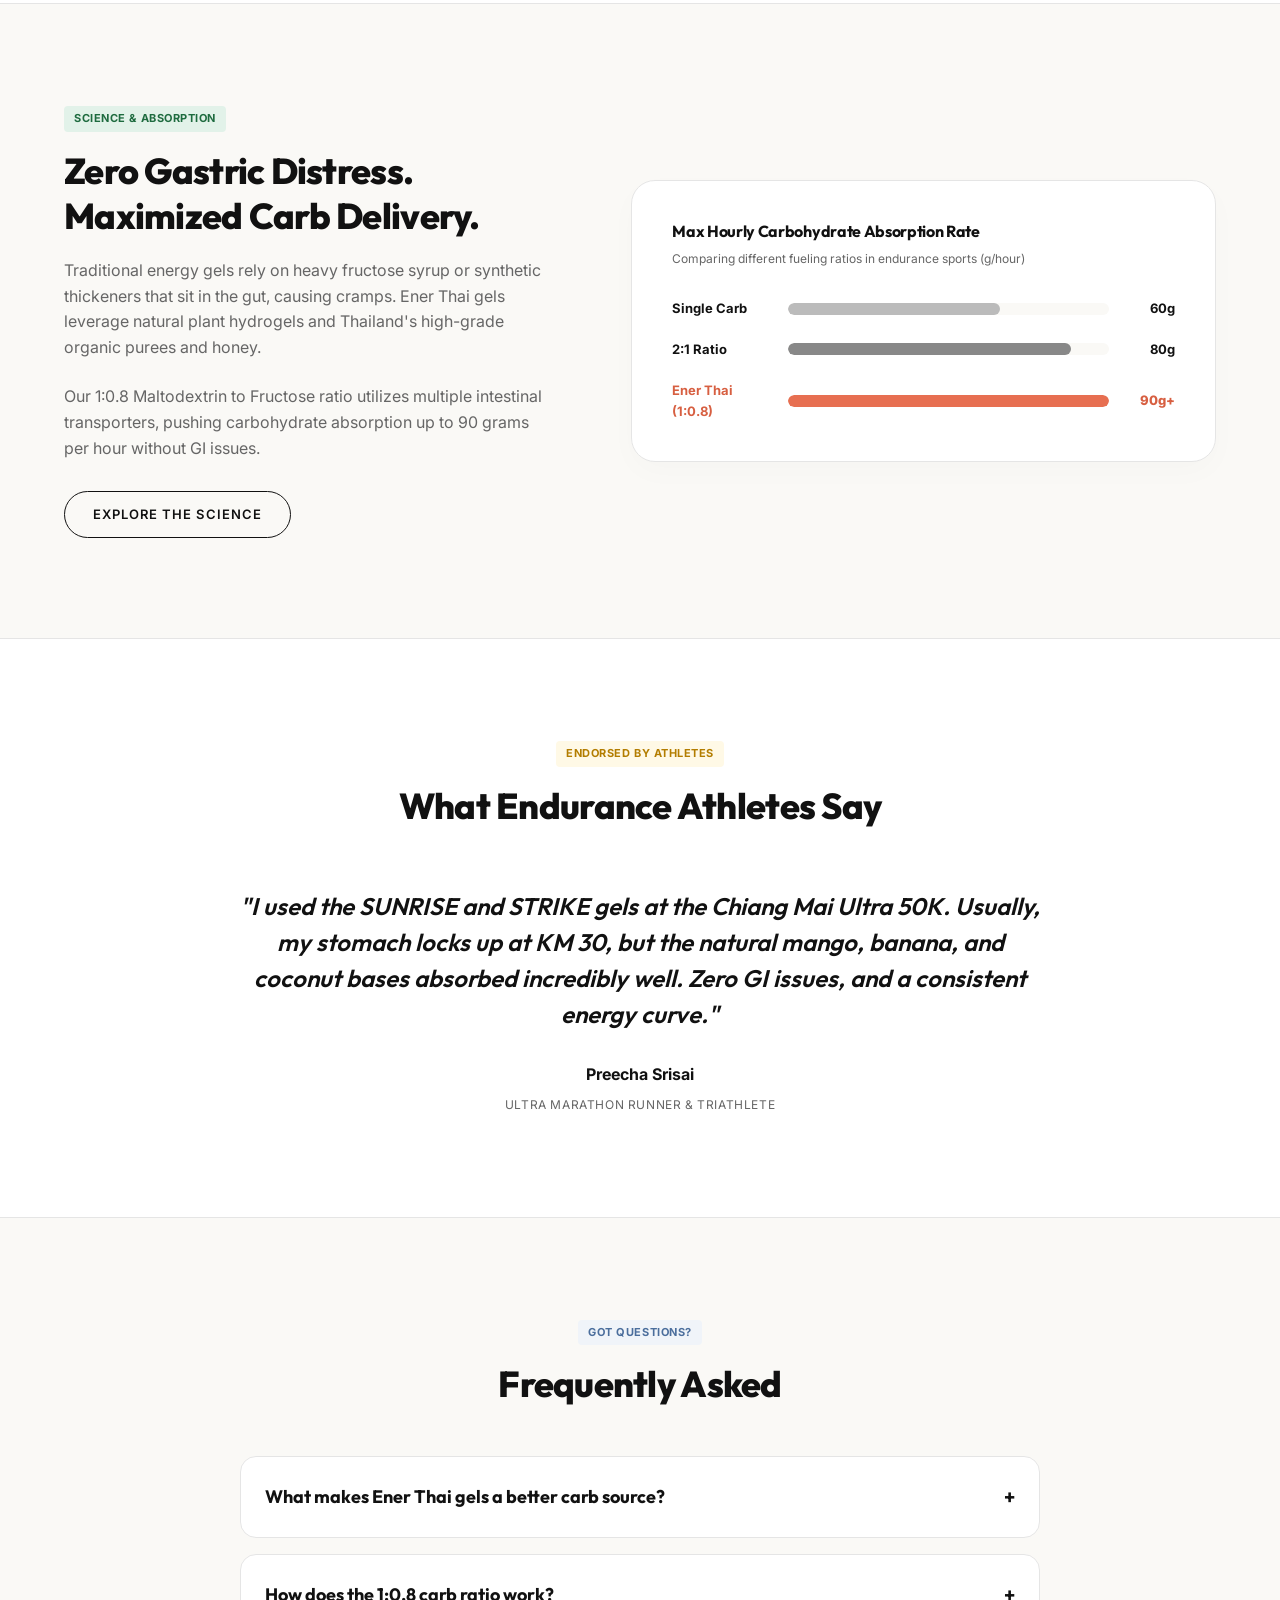
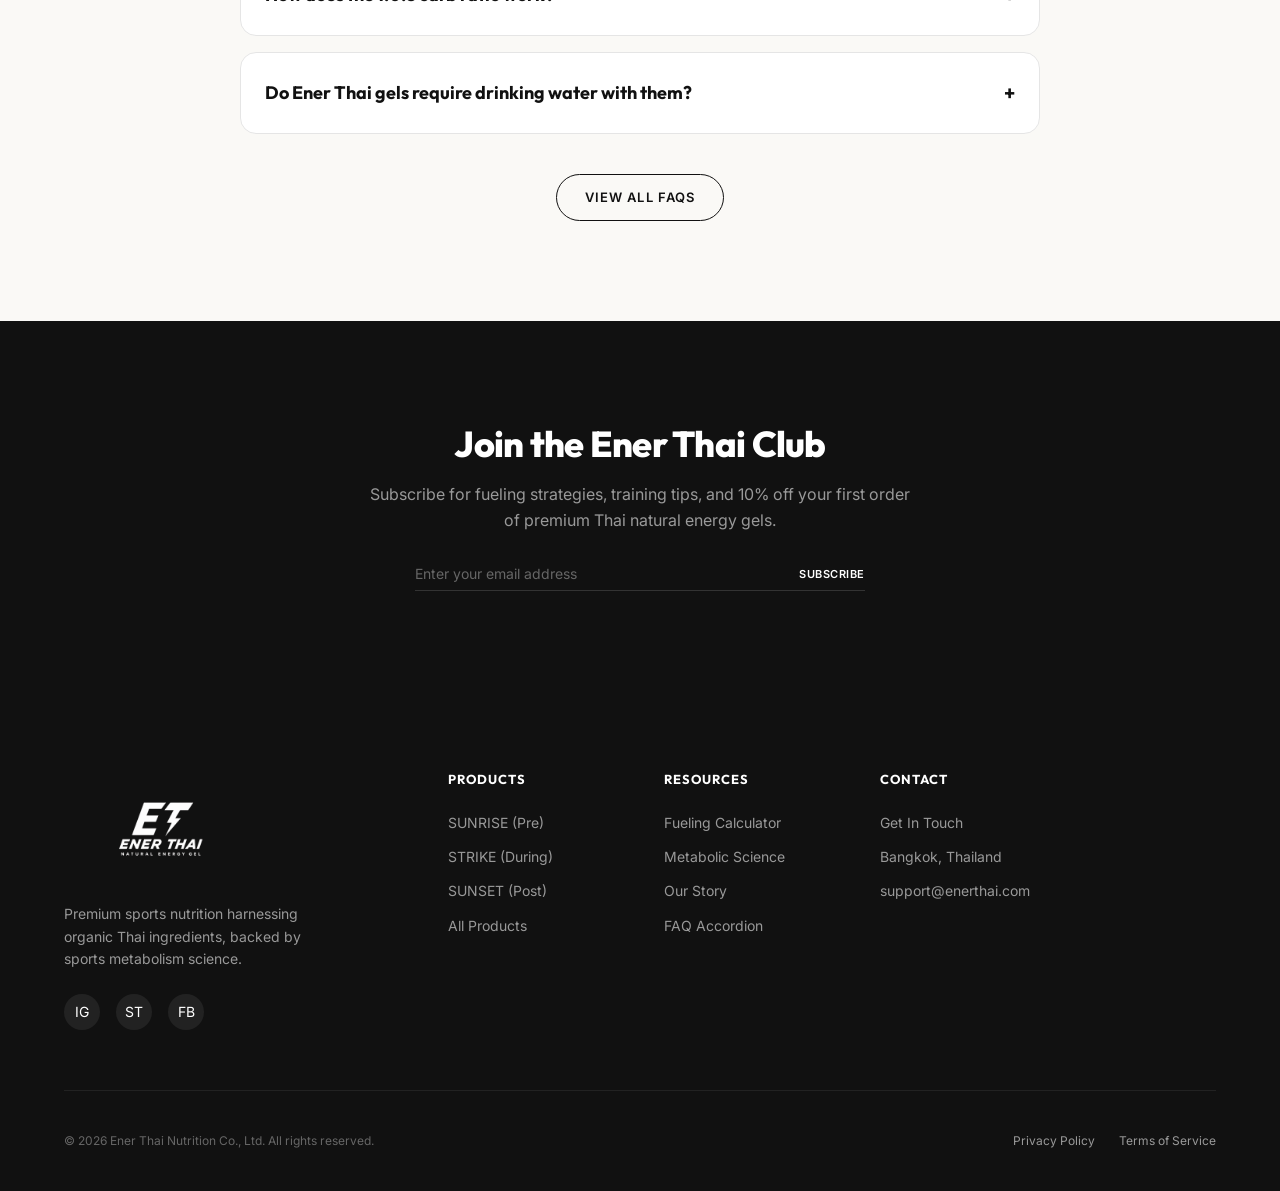
==== commit af8af278: "fix: rename brand occurrences from EnerThai to Ener Thai in all HTML pages, scripts, style rules, an" ====
--- a/index.html
+++ b/index.html
@@ -1,10 +1,10 @@
-<!DOCTYPE html>
+﻿<!DOCTYPE html>
 <html lang="en">
 <head>
     <meta charset="UTF-8">
     <meta name="viewport" content="width=device-width, initial-scale=1.0">
-    <title>EnerThai | Premium Natural Sports Nutrition & Energy Gels</title>
-    <meta name="description" content="EnerThai provides premium, scientifically formulated natural energy gels using Thailand's finest organic ingredients. Elevate your endurance journey today.">
+    <title>Ener Thai | Premium Natural Sports Nutrition & Energy Gels</title>
+    <meta name="description" content="Ener Thai provides premium, scientifically formulated natural energy gels using Thailand's finest organic ingredients. Elevate your endurance journey today.">
     <!-- Google Fonts -->
     <link rel="preconnect" href="https://fonts.googleapis.com">
     <link rel="preconnect" href="https://fonts.gstatic.com" crossorigin>
@@ -23,8 +23,8 @@
     <header class="site-header">
         <div class="container header-container">
             <a href="index.html" class="logo">
-                <img src="assets/logo-black.png" alt="EnerThai Logo" class="logo-img logo-light-theme">
-                <img src="assets/logo-white.png" alt="EnerThai Logo" class="logo-img logo-dark-theme">
+                <img src="assets/logo-black.png" alt="Ener Thai Logo" class="logo-img logo-light-theme">
+                <img src="assets/logo-white.png" alt="Ener Thai Logo" class="logo-img logo-dark-theme">
             </a>
             <nav class="main-nav">
                 <a href="index.html" class="nav-link active">Home</a>
@@ -81,7 +81,7 @@
                 </div>
                 <div class="hero-visual animate-fade-in visible" style="animation-delay: 0.2s;">
                     <div class="hero-visual-bg"></div>
-                    <img src="assets/gel-strike.png" alt="EnerThai STRIKE Energy Gel" class="hero-gel-image">
+                    <img src="assets/gel-strike.png" alt="Ener Thai STRIKE Energy Gel" class="hero-gel-image">
                 </div>
             </div>
         </section>
@@ -89,7 +89,7 @@
         <!-- Brand Slogan Section -->
         <section class="section-padding text-center" style="background-color: var(--bg-card); border-top: 1px solid var(--border-color); border-bottom: 1px solid var(--border-color);">
             <div class="container animate-fade-in">
-                <span class="badge" style="background-color: #E8F0FE; color: #1967D2; margin-bottom: 20px;">The EnerThai Philosophy</span>
+                <span class="badge" style="background-color: #E8F0FE; color: #1967D2; margin-bottom: 20px;">The Ener Thai Philosophy</span>
                 <h2 style="font-size: 38px; max-width: 800px; margin: 0 auto 24px; font-weight: 800; line-height: 1.2;">"Clean energy from the soil of Thailand, built for the toughest trails on Earth."</h2>
                 <p style="color: var(--text-muted); font-size: 18px; max-width: 600px; margin: 0 auto;">Zero artificial sugars. Zero chemical colorings. Pure endurance nutrition that respects your body.</p>
             </div>
@@ -142,7 +142,7 @@
                             </div>
                         </div>
                         <div style="display: flex; justify-content: center;">
-                            <img src="assets/gel-sunrise.png" alt="EnerThai SUNRISE Energy Gel" class="journey-gel-image">
+                            <img src="assets/gel-sunrise.png" alt="Ener Thai SUNRISE Energy Gel" class="journey-gel-image">
                         </div>
                     </div>
 
@@ -176,7 +176,7 @@
                             </div>
                         </div>
                         <div style="display: flex; justify-content: center;">
-                            <img src="assets/gel-strike.png" alt="EnerThai STRIKE Energy Gel" class="journey-gel-image">
+                            <img src="assets/gel-strike.png" alt="Ener Thai STRIKE Energy Gel" class="journey-gel-image">
                         </div>
                     </div>
 
@@ -210,7 +210,7 @@
                             </div>
                         </div>
                         <div style="display: flex; justify-content: center;">
-                            <img src="assets/gel-sunset.png" alt="EnerThai SUNSET Energy Gel" class="journey-gel-image">
+                            <img src="assets/gel-sunset.png" alt="Ener Thai SUNSET Energy Gel" class="journey-gel-image">
                         </div>
                     </div>
                 </div>
@@ -230,7 +230,7 @@
                     <!-- Sunrise Card -->
                     <div class="product-card">
                         <div class="product-card-image-wrapper">
-                            <img src="assets/gel-sunrise.png" alt="EnerThai SUNRISE Energy Gel" class="product-card-image">
+                            <img src="assets/gel-sunrise.png" alt="Ener Thai SUNRISE Energy Gel" class="product-card-image">
                         </div>
                         <span class="badge" style="background-color: rgba(233,196,106,0.15); color: #B58D20; align-self: flex-start; margin-bottom: 10px;">PRE-RACE</span>
                         <h3 class="product-card-title">SUNRISE Energy Gel</h3>
@@ -245,7 +245,7 @@
                     <!-- Strike Card -->
                     <div class="product-card">
                         <div class="product-card-image-wrapper">
-                            <img src="assets/gel-strike.png" alt="EnerThai STRIKE Energy Gel" class="product-card-image">
+                            <img src="assets/gel-strike.png" alt="Ener Thai STRIKE Energy Gel" class="product-card-image">
                         </div>
                         <span class="badge" style="background-color: rgba(231,111,81,0.15); color: #C64F34; align-self: flex-start; margin-bottom: 10px;">DURING-RACE</span>
                         <h3 class="product-card-title">STRIKE Energy Gel</h3>
@@ -260,7 +260,7 @@
                     <!-- Sunset Card -->
                     <div class="product-card">
                         <div class="product-card-image-wrapper">
-                            <img src="assets/gel-sunset.png" alt="EnerThai SUNSET Energy Gel" class="product-card-image">
+                            <img src="assets/gel-sunset.png" alt="Ener Thai SUNSET Energy Gel" class="product-card-image">
                         </div>
                         <span class="badge" style="background-color: rgba(139,92,246,0.15); color: #6D28D9; align-self: flex-start; margin-bottom: 10px;">POST-RACE</span>
                         <h3 class="product-card-title">SUNSET Recovery Gel</h3>
@@ -281,7 +281,7 @@
                 <div class="animate-fade-in">
                     <span class="badge" style="background-color: #E2F2E9; color: #1E6B3F; margin-bottom: 16px;">Science & absorption</span>
                     <h2 style="font-size: 36px; font-weight: 800; margin-bottom: 20px;">Zero Gastric Distress. Maximized Carb Delivery.</h2>
-                    <p style="color: var(--text-muted); margin-bottom: 24px;">Traditional energy gels rely on heavy fructose syrup or synthetic thickeners that sit in the gut, causing cramps. EnerThai gels leverage natural plant hydrogels and Thailand's high-grade organic purees and honey.</p>
+                    <p style="color: var(--text-muted); margin-bottom: 24px;">Traditional energy gels rely on heavy fructose syrup or synthetic thickeners that sit in the gut, causing cramps. Ener Thai gels leverage natural plant hydrogels and Thailand's high-grade organic purees and honey.</p>
                     <p style="color: var(--text-muted); margin-bottom: 30px;">Our 1:0.8 Maltodextrin to Fructose ratio utilizes multiple intestinal transporters, pushing carbohydrate absorption up to 90 grams per hour without GI issues.</p>
                     <a href="science.html" class="btn btn-secondary">Explore the Science</a>
                 </div>
@@ -305,7 +305,7 @@
                             <div class="chart-bar-val">80g</div>
                         </div>
                         <div class="chart-bar-row">
-                            <div class="chart-bar-label" style="color: var(--color-strike-hover);">EnerThai (1:0.8)</div>
+                            <div class="chart-bar-label" style="color: var(--color-strike-hover);">Ener Thai (1:0.8)</div>
                             <div class="chart-bar-track">
                                 <div class="chart-bar-fill" style="width: 100%; background-color: var(--color-strike);"></div>
                             </div>
@@ -344,15 +344,15 @@
 
                 <div class="faq-accordion animate-fade-in">
                     <div class="faq-item">
-                        <div class="faq-question">What makes EnerThai gels a better carb source?<span class="faq-icon">+</span></div>
-                        <div class="faq-answer">EnerThai gels combine natural fruit purees (like mango and banana) and forest honey with clean maltodextrin to provide a multi-stage carbohydrate absorption path. This ensures steady glycogen absorption without the sudden spikes and subsequent crash common in synthetic high-fructose corn syrup gels.</div>
+                        <div class="faq-question">What makes Ener Thai gels a better carb source?<span class="faq-icon">+</span></div>
+                        <div class="faq-answer">Ener Thai gels combine natural fruit purees (like mango and banana) and forest honey with clean maltodextrin to provide a multi-stage carbohydrate absorption path. This ensures steady glycogen absorption without the sudden spikes and subsequent crash common in synthetic high-fructose corn syrup gels.</div>
                     </div>
                     <div class="faq-item">
                         <div class="faq-question">How does the 1:0.8 carb ratio work?<span class="faq-icon">+</span></div>
                         <div class="faq-answer">Different carbohydrates use different transporters in the human gut. Glucose (and maltodextrin) uses the SGLT1 transporter, which saturates around 60g/hour. Fructose uses the GLUT5 transporter. By adding fructose at a 1:0.8 ratio, we open both gates, enabling athletes to absorb up to 90g+ of carbs per hour without overloading either transporter, preventing gut issues.</div>
                     </div>
                     <div class="faq-item">
-                        <div class="faq-question">Do EnerThai gels require drinking water with them?<span class="faq-icon">+</span></div>
+                        <div class="faq-question">Do Ener Thai gels require drinking water with them?<span class="faq-icon">+</span></div>
                         <div class="faq-answer">Our STRIKE gels are formulated with coconut water concentrate and have a thin, hydrogel-like flowable texture. While they are easier to swallow without water than standard thick gels, we still recommend washing them down with a few sips of water to aid rapid gastric clearance and hydration.</div>
                     </div>
                 </div>
@@ -366,7 +366,7 @@
         <!-- Newsletter Sign-up -->
         <section class="section-padding" style="background-color: #111111; color: #FFFFFF;">
             <div class="container text-center animate-fade-in" style="max-width: 600px;">
-                <h2 style="color: #FFFFFF; font-size: 36px; font-weight: 800; margin-bottom: 16px;">Join the EnerThai Club</h2>
+                <h2 style="color: #FFFFFF; font-size: 36px; font-weight: 800; margin-bottom: 16px;">Join the Ener Thai Club</h2>
                 <p style="color: #999999; margin-bottom: 32px;">Subscribe for fueling strategies, training tips, and 10% off your first order of premium Thai natural energy gels.</p>
                 <form class="newsletter-form" onsubmit="event.preventDefault(); alert('Thank you for subscribing! Check your email for your 10% discount code.'); this.reset();" style="border-bottom-color: #333333; max-width: 450px; margin: 0 auto;">
                     <input type="email" placeholder="Enter your email address" required class="newsletter-input" style="outline: none;">
@@ -383,7 +383,7 @@
             <div class="footer-grid">
                 <div class="footer-brand">
                     <a href="index.html" class="footer-logo" style="display: block; margin-bottom: 20px;">
-                        <img src="assets/logo-white.png" alt="EnerThai Logo" style="height: 42px; width: auto;">
+                        <img src="assets/logo-white.png" alt="Ener Thai Logo" style="height: 42px; width: auto;">
                     </a>
                     <p>Premium sports nutrition harnessing organic Thai ingredients, backed by sports metabolism science.</p>
                     <div class="footer-socials">
@@ -420,7 +420,7 @@
                 </div>
             </div>
             <div class="footer-bottom">
-                <p>&copy; 2026 EnerThai Nutrition Co., Ltd. All rights reserved.</p>
+                <p>&copy; 2026 Ener Thai Nutrition Co., Ltd. All rights reserved.</p>
                 <div class="footer-bottom-links">
                     <a href="#" class="footer-link">Privacy Policy</a>
                     <a href="#" class="footer-link">Terms of Service</a>
--- a/css/style.css
+++ b/css/style.css
@@ -1,5 +1,5 @@
-/* ==========================================================================
-   EnerThai Premium E-Commerce Website - Base Design System & Styles
+﻿/* ==========================================================================
+   Ener Thai Premium E-Commerce Website - Base Design System & Styles
    Inspired by Maurten, Neversecond, and Apple
    ========================================================================== */
 
@@ -1229,6 +1229,17 @@
     margin-bottom: 4px;
 }
 
+.chatbot-msg-bubble a {
+    color: #FF6600; /* Ener Thai brand orange link */
+    text-decoration: underline;
+    font-weight: 600;
+    transition: color 0.2s ease;
+}
+
+.chatbot-msg-bubble a:hover {
+    color: #FF3300;
+}
+
 /* Quick Suggestion Chips */
 .chatbot-suggestions {
     padding: 10px 16px;
--- a/css/pages.css
+++ b/css/pages.css
@@ -1,5 +1,5 @@
-/* ==========================================================================
-   EnerThai Premium E-Commerce Website - Page-Specific Styles
+﻿/* ==========================================================================
+   Ener Thai Premium E-Commerce Website - Page-Specific Styles
    ========================================================================== */
 
 /* 1. Animations & Keyframes */
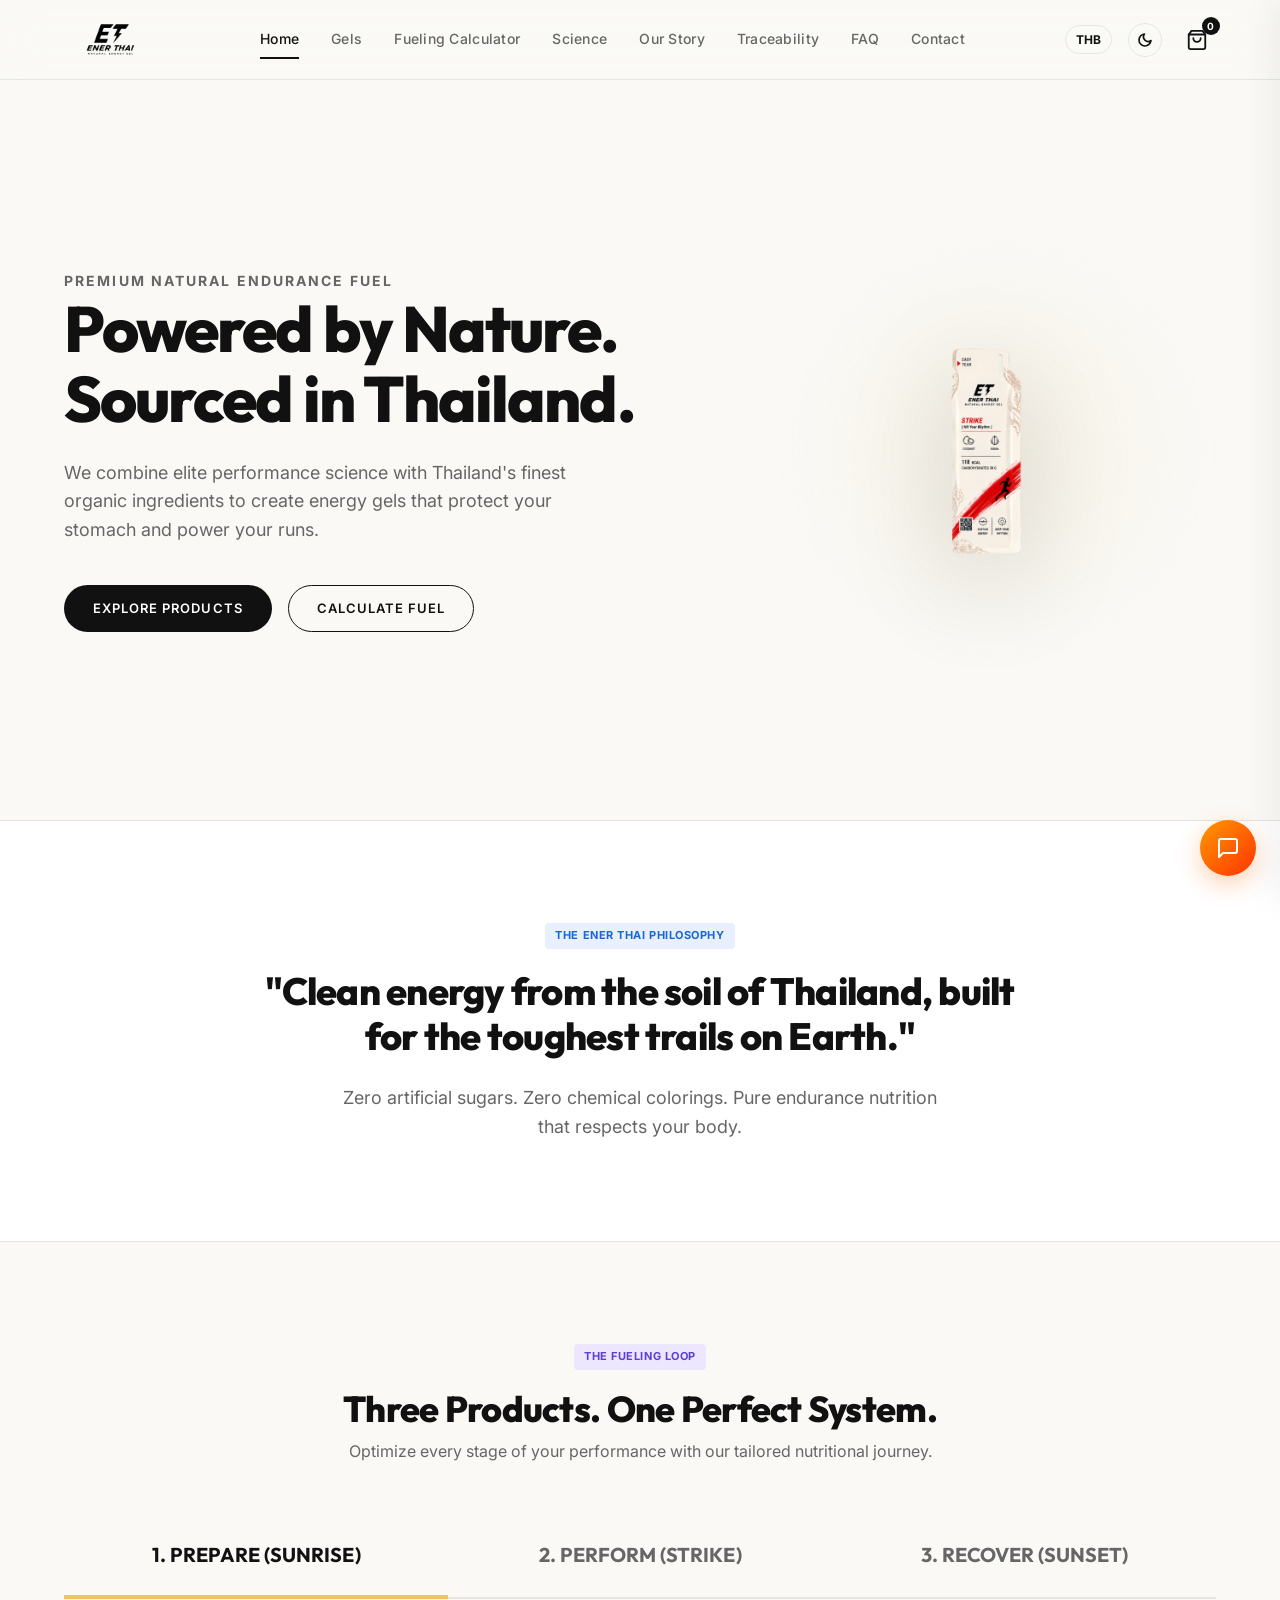
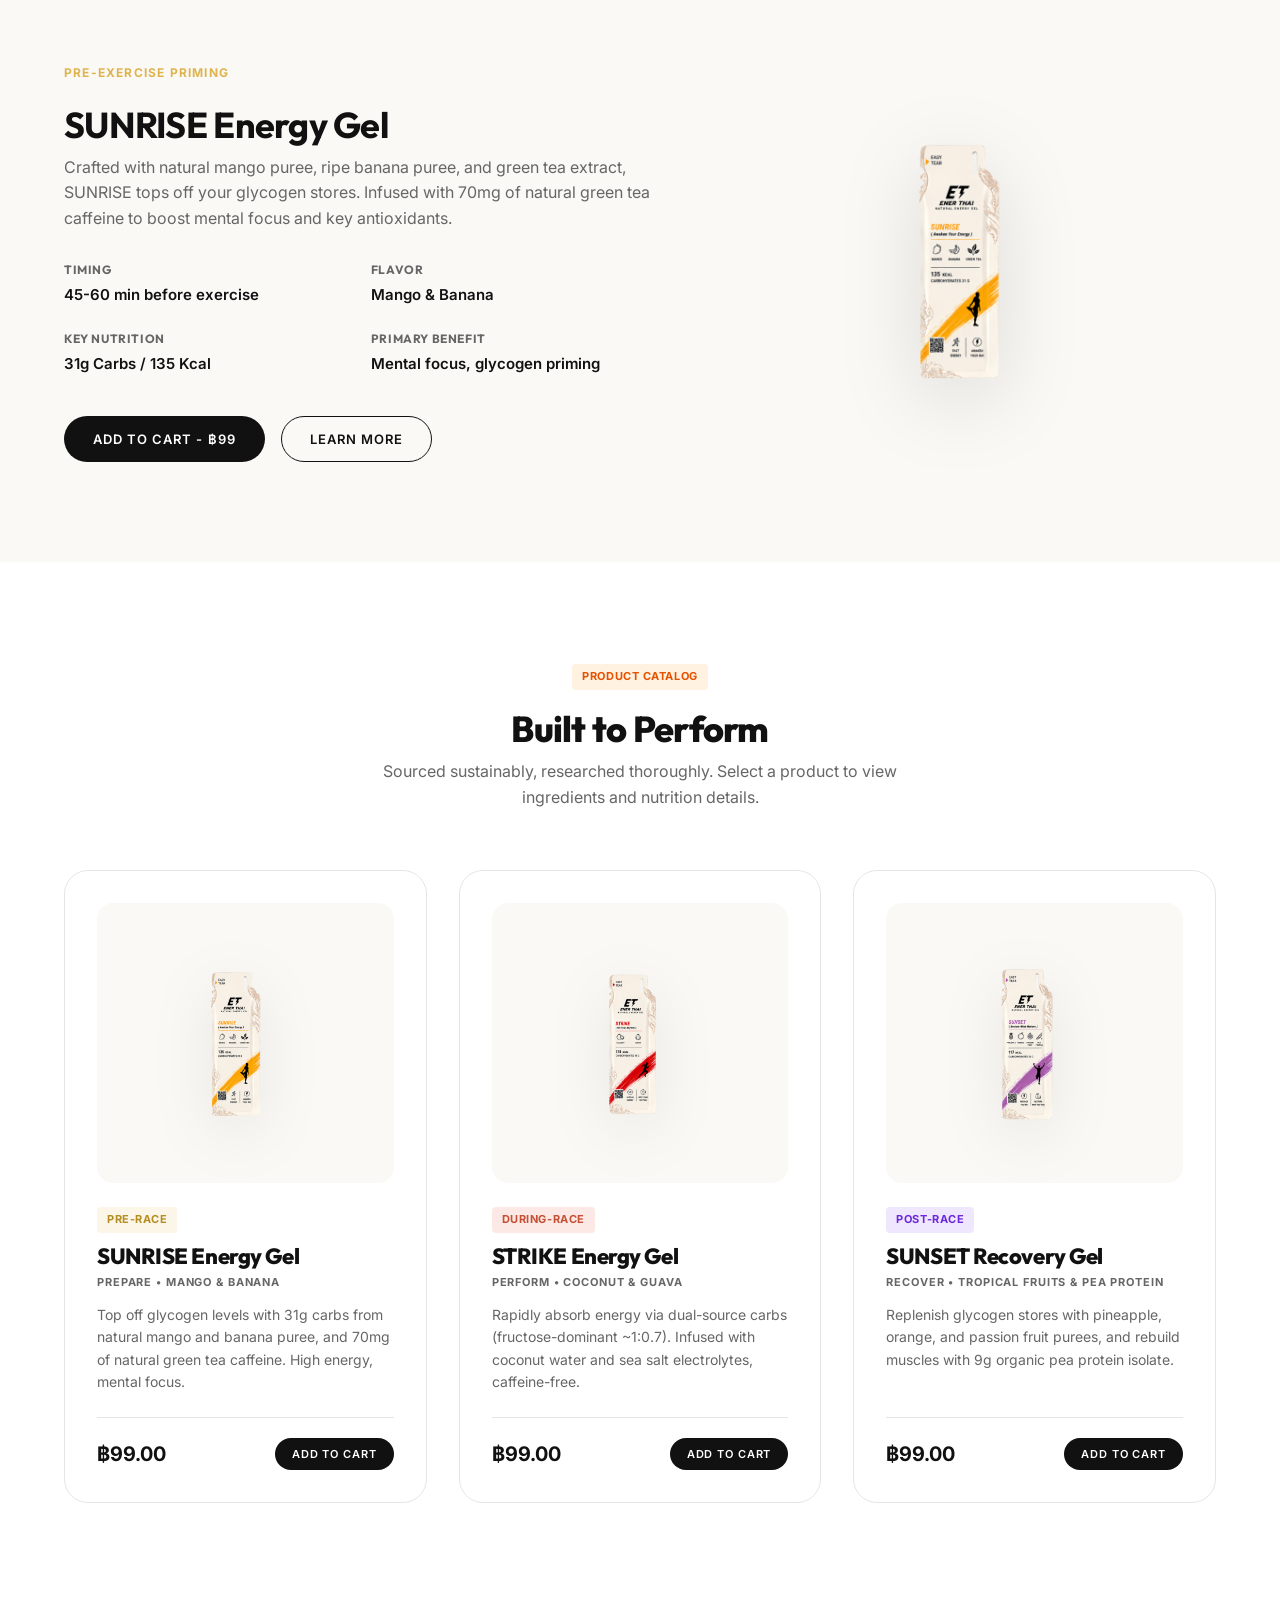
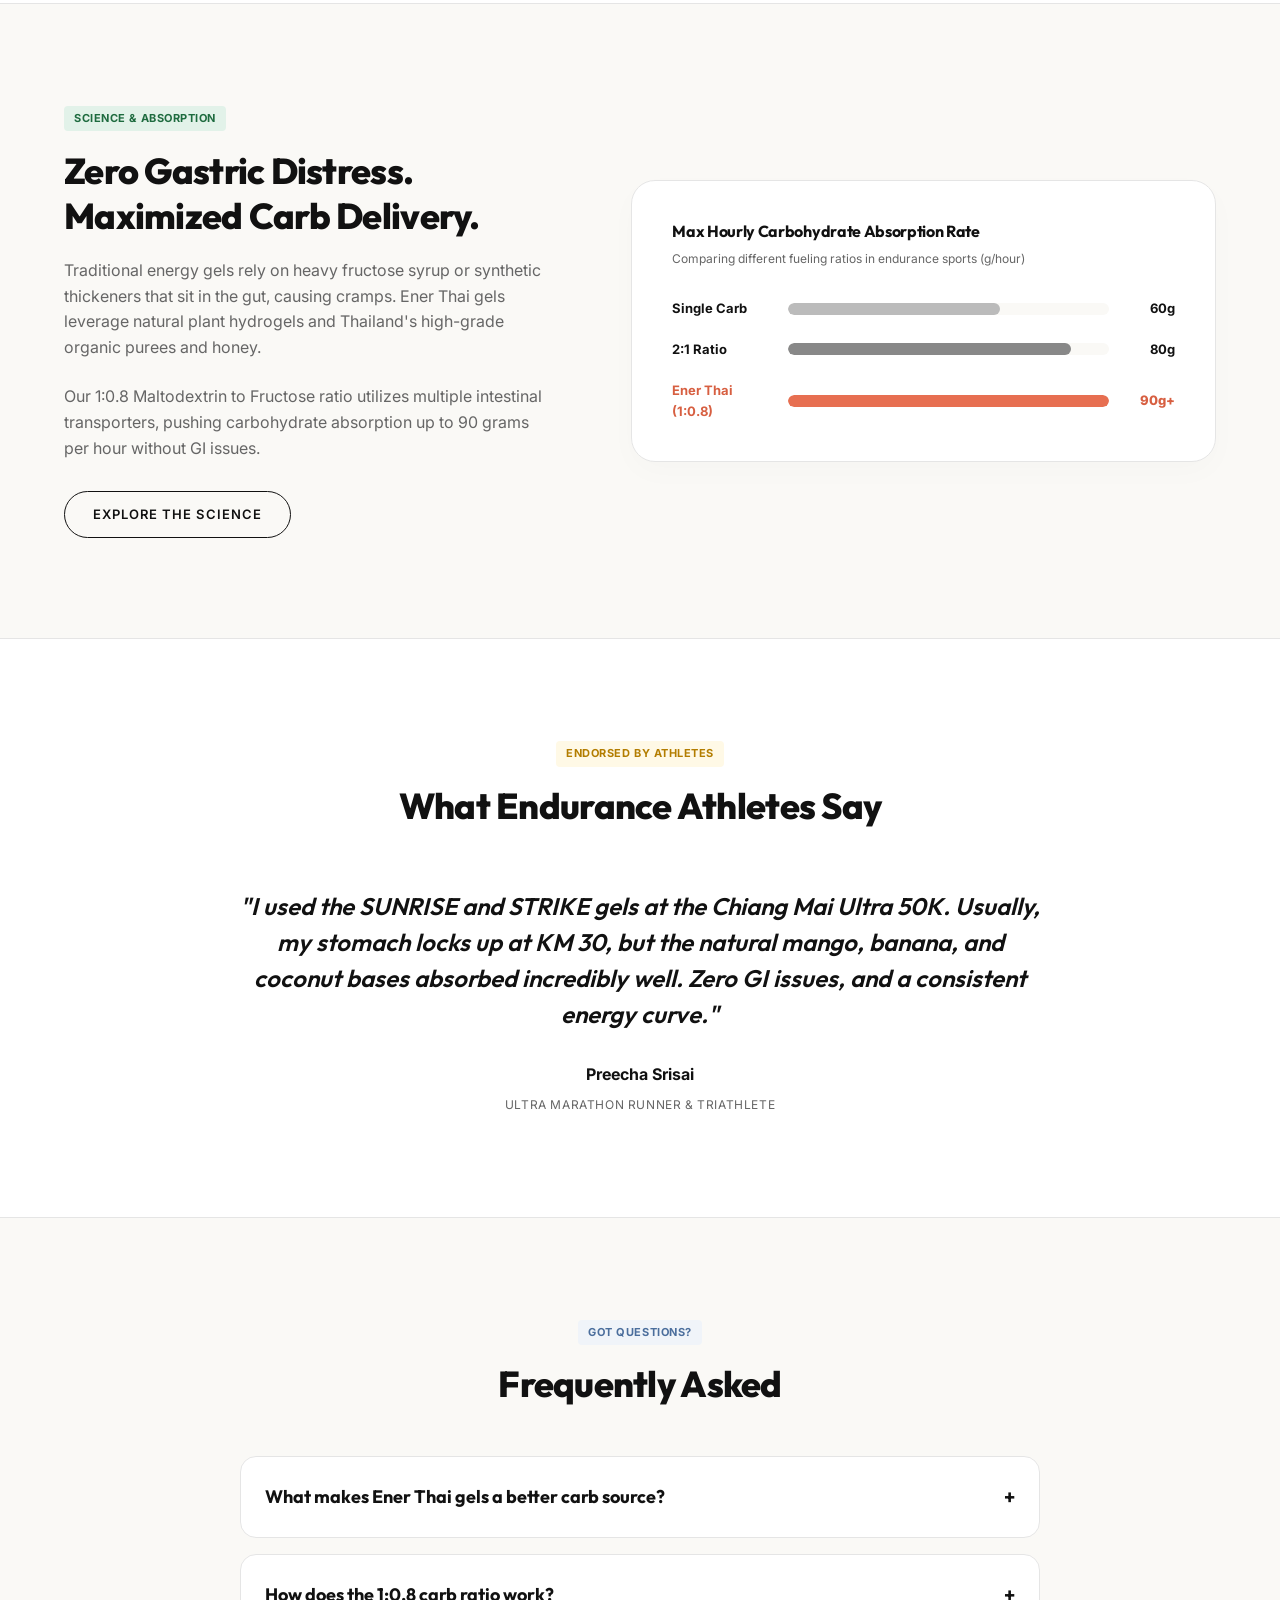
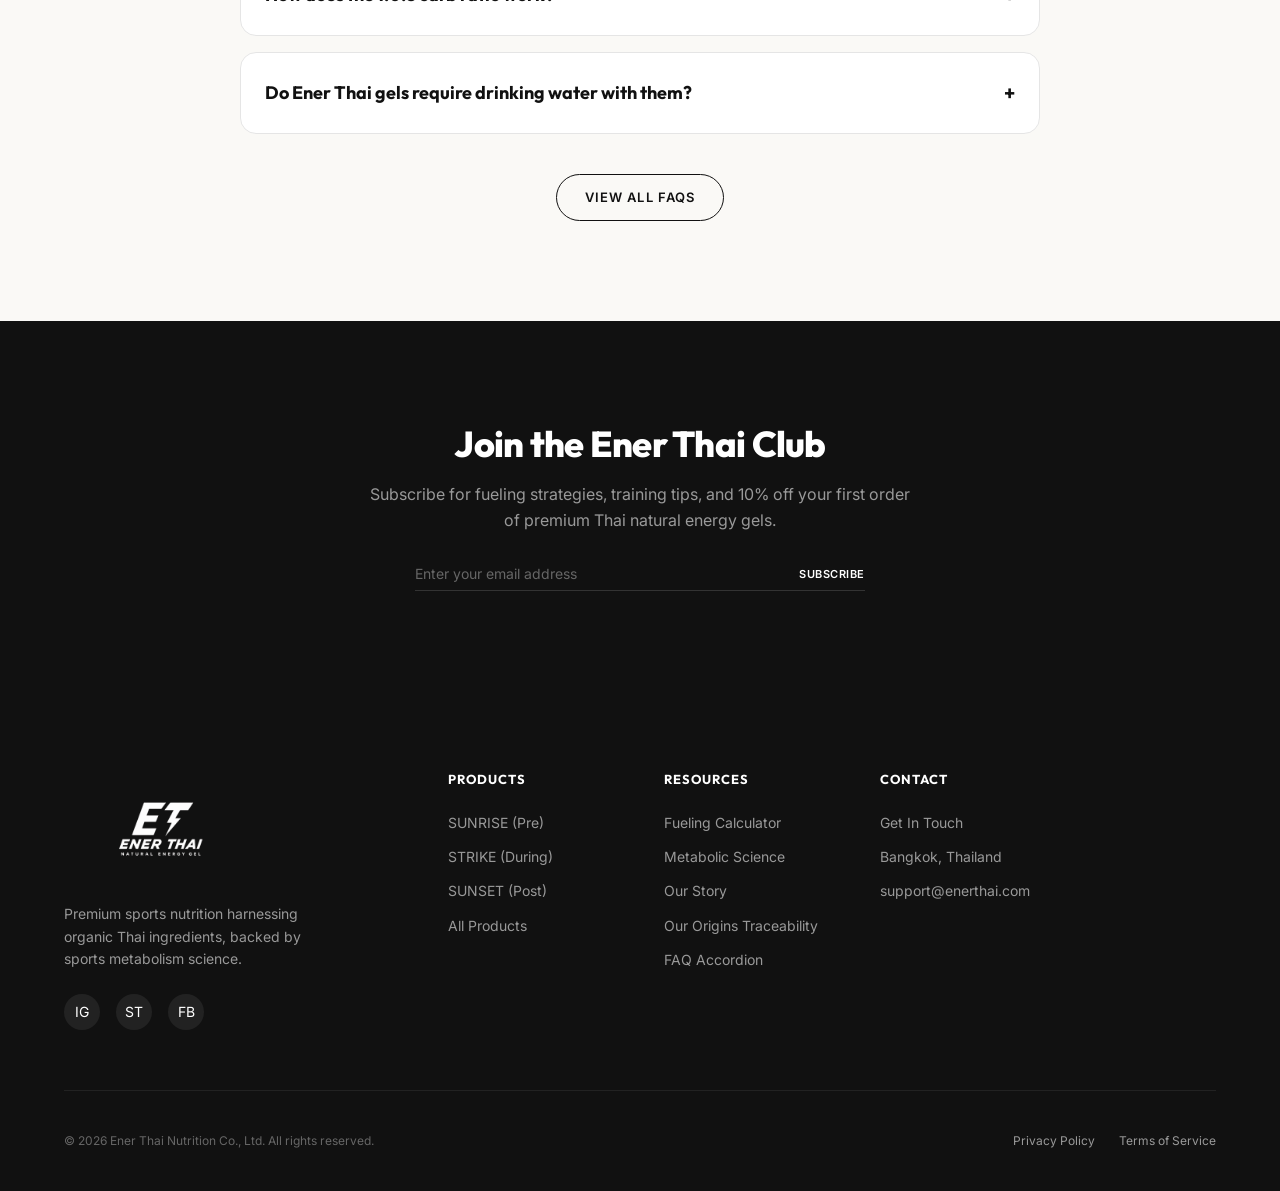
==== commit e632340f: "Implement client-side QR/barcode batch traceability scanner (Option A) and update navigation links s" ====
--- a/index.html
+++ b/index.html
@@ -32,6 +32,7 @@
                 <a href="calculator.html" class="nav-link">Fueling Calculator</a>
                 <a href="science.html" class="nav-link">Science</a>
                 <a href="story.html" class="nav-link">Our Story</a>
+                <a href="trace.html" class="nav-link">Traceability</a>
                 <a href="faq.html" class="nav-link">FAQ</a>
                 <a href="contact.html" class="nav-link">Contact</a>
             </nav>
@@ -60,6 +61,7 @@
         <a href="calculator.html" class="mobile-menu-link">Fueling Calculator</a>
         <a href="science.html" class="mobile-menu-link">Science</a>
         <a href="story.html" class="mobile-menu-link">Our Story</a>
+        <a href="trace.html" class="mobile-menu-link">Traceability</a>
         <a href="faq.html" class="mobile-menu-link">FAQ</a>
         <a href="contact.html" class="mobile-menu-link">Contact</a>
     </div>
@@ -407,6 +409,7 @@
                         <li><a href="calculator.html" class="footer-link">Fueling Calculator</a></li>
                         <li><a href="science.html" class="footer-link">Metabolic Science</a></li>
                         <li><a href="story.html" class="footer-link">Our Story</a></li>
+                        <li><a href="trace.html" class="footer-link">Our Origins Traceability</a></li>
                         <li><a href="faq.html" class="footer-link">FAQ Accordion</a></li>
                     </ul>
                 </div>
@@ -536,3 +539,4 @@
     </script>
 </body>
 </html>
+
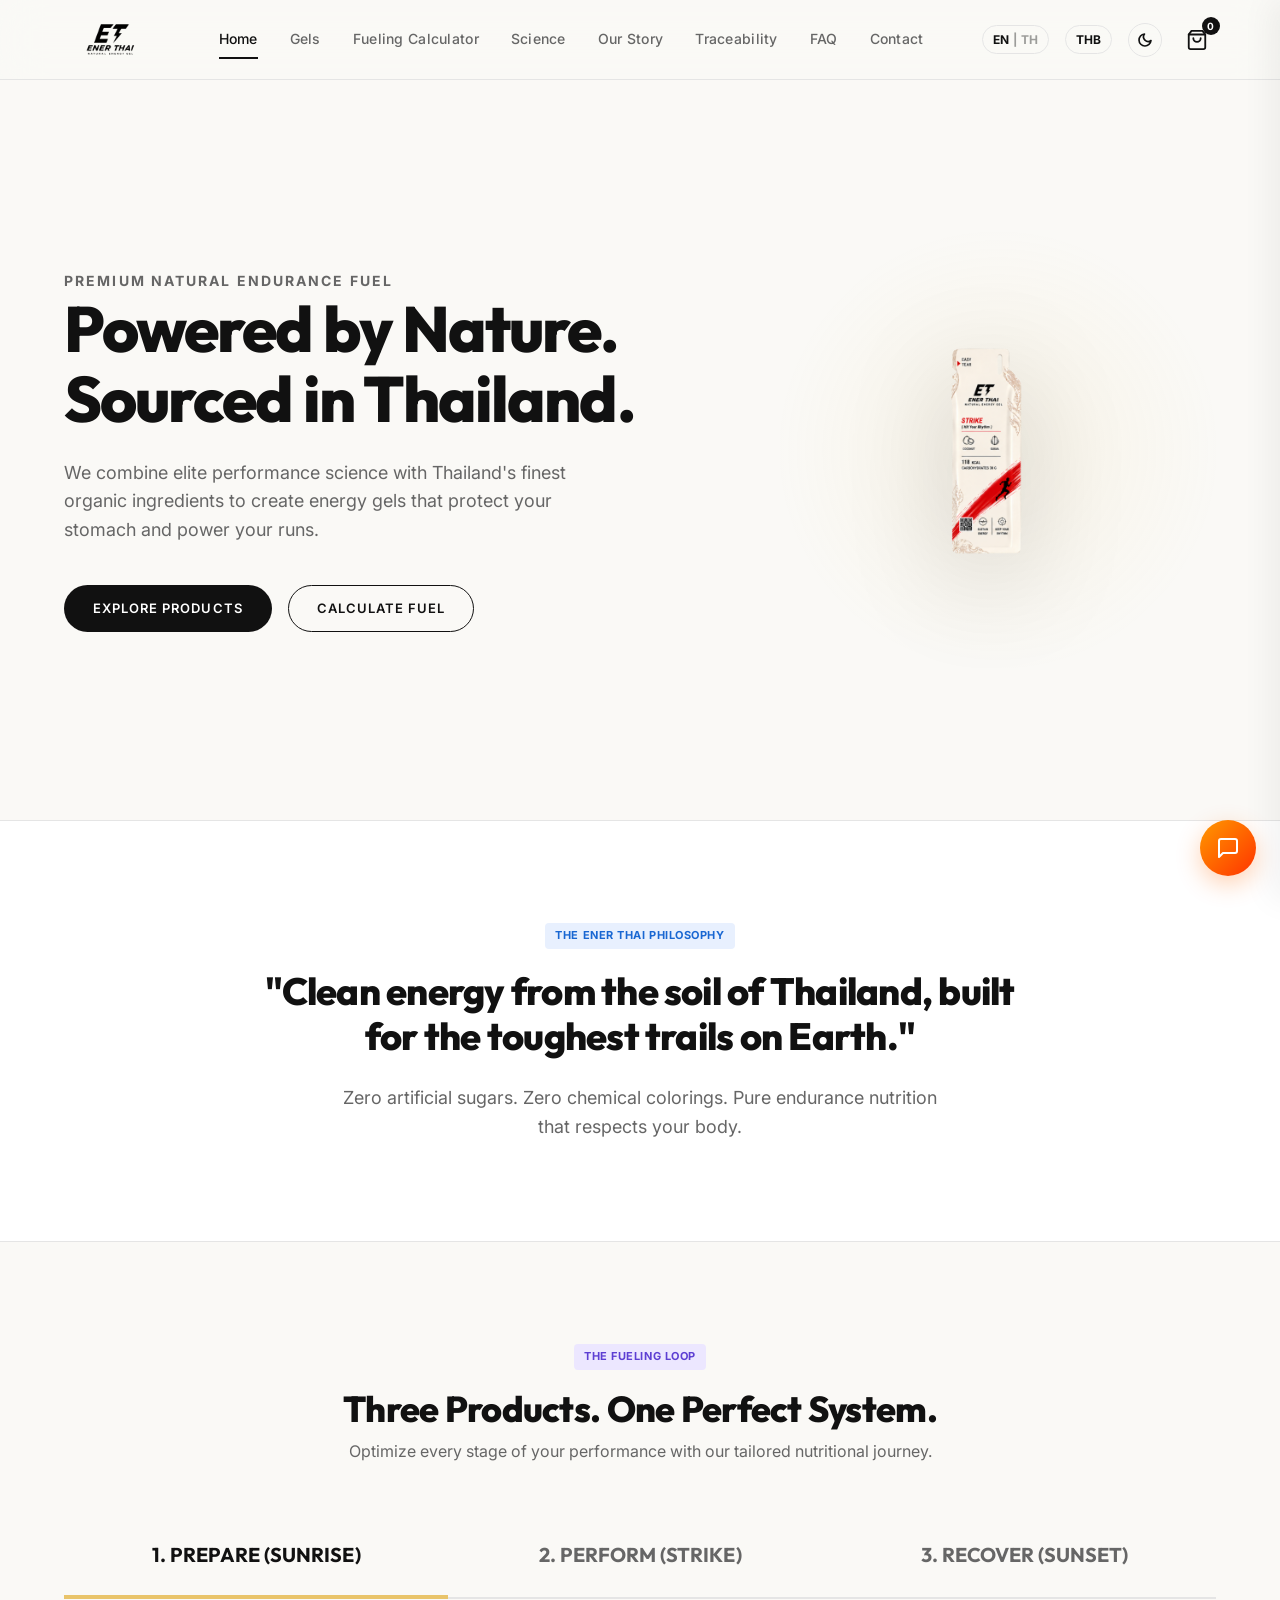
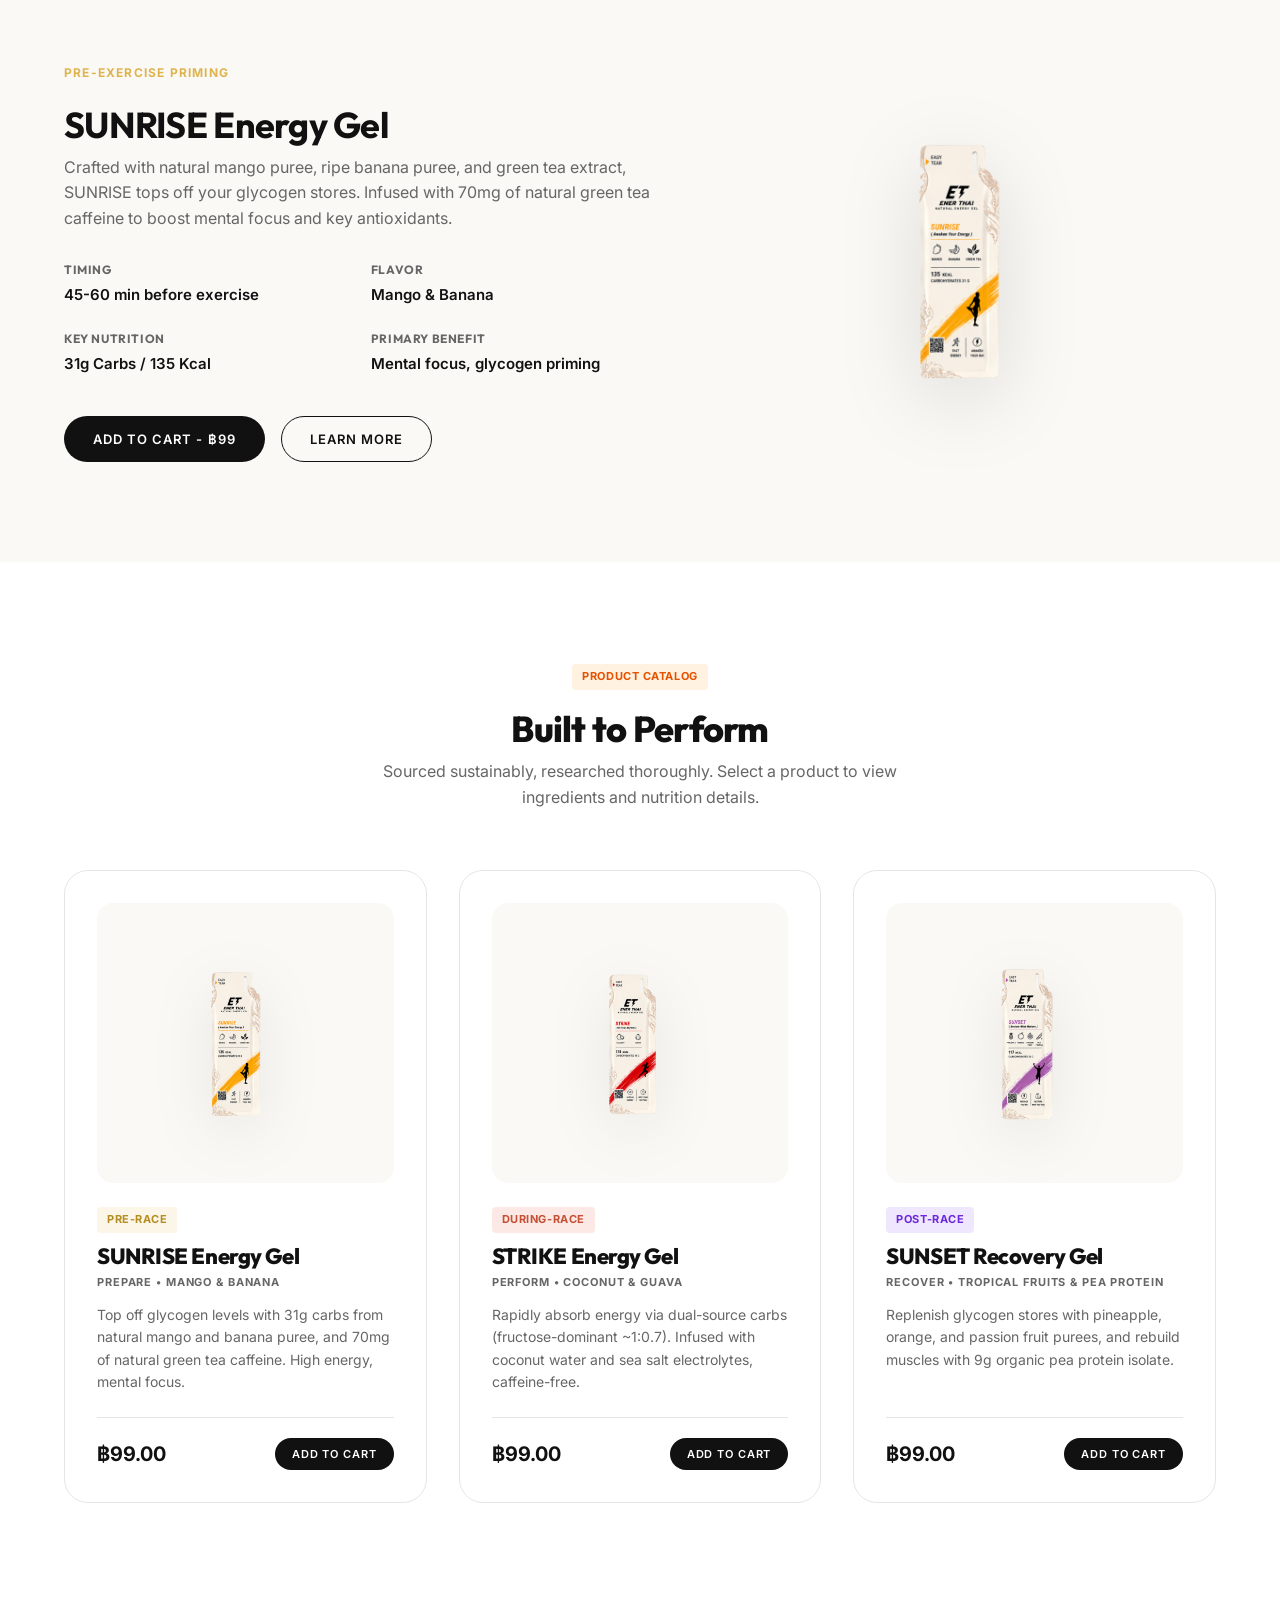
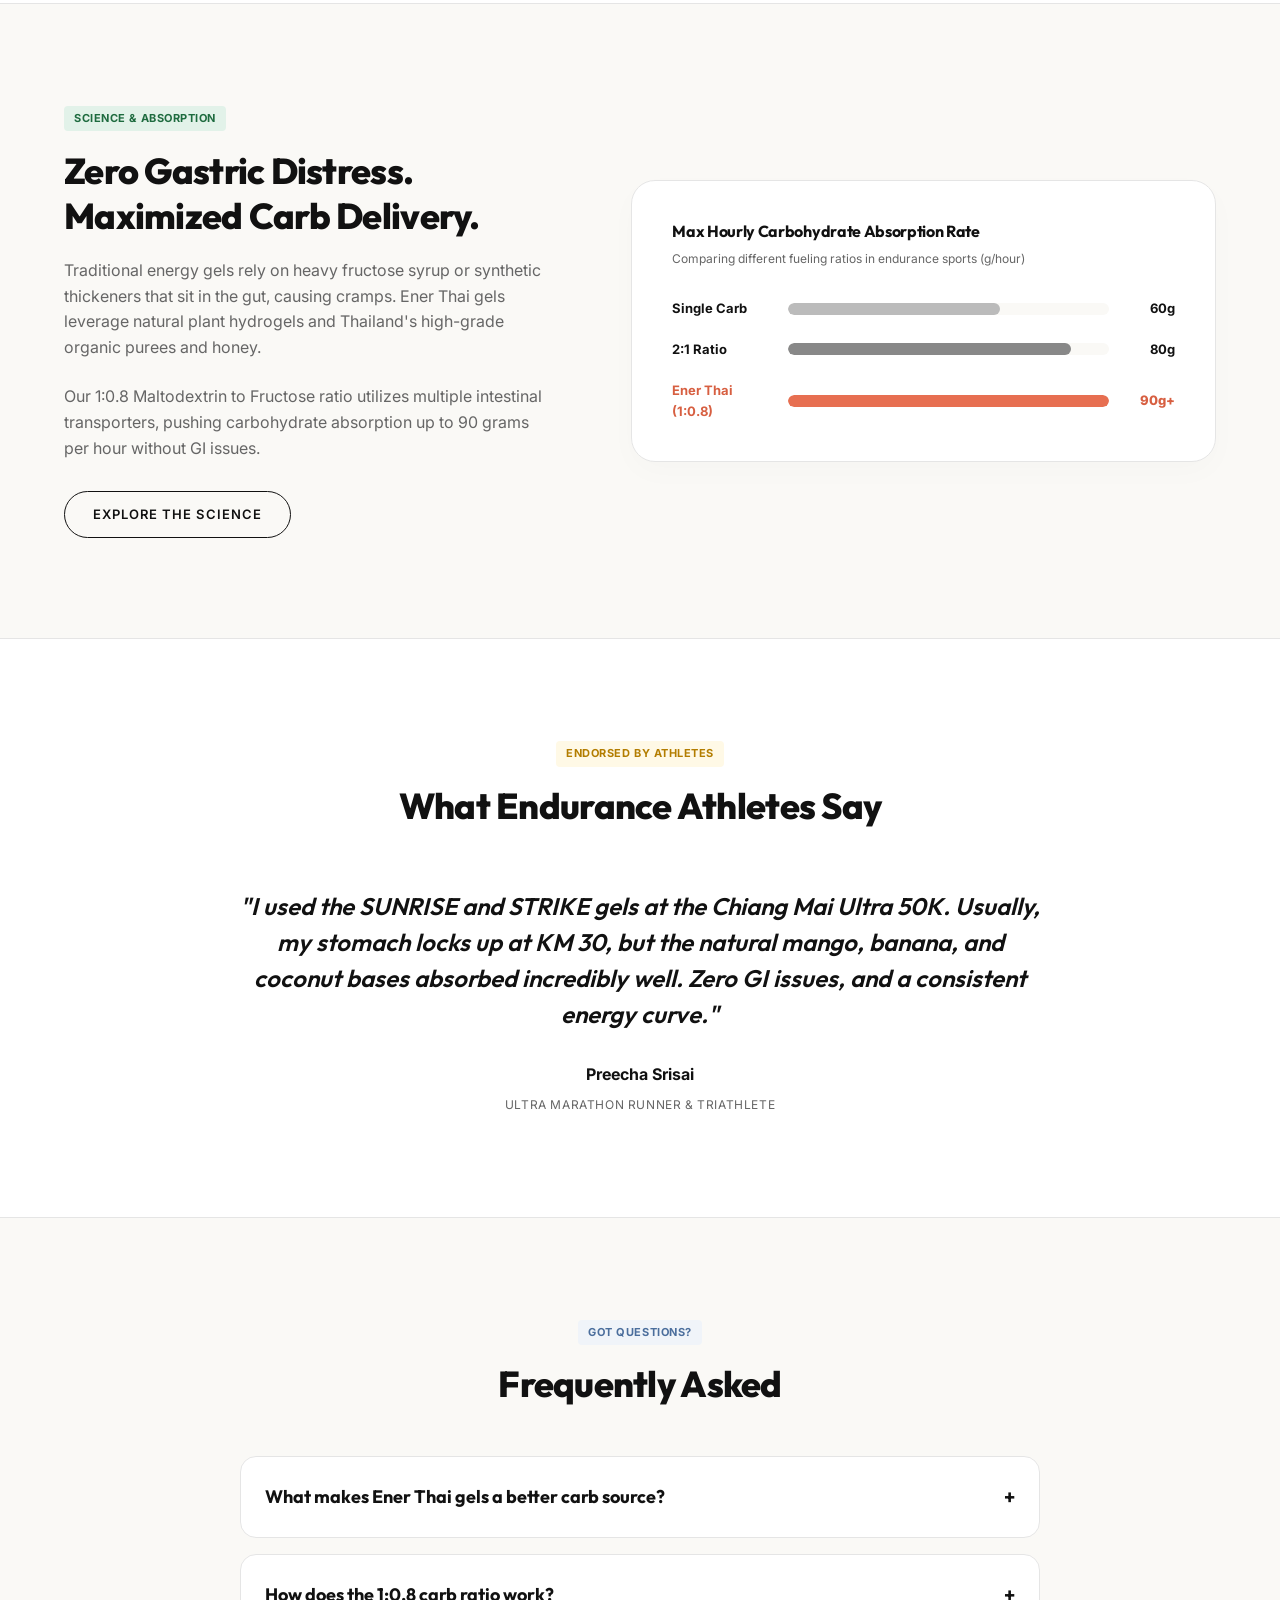
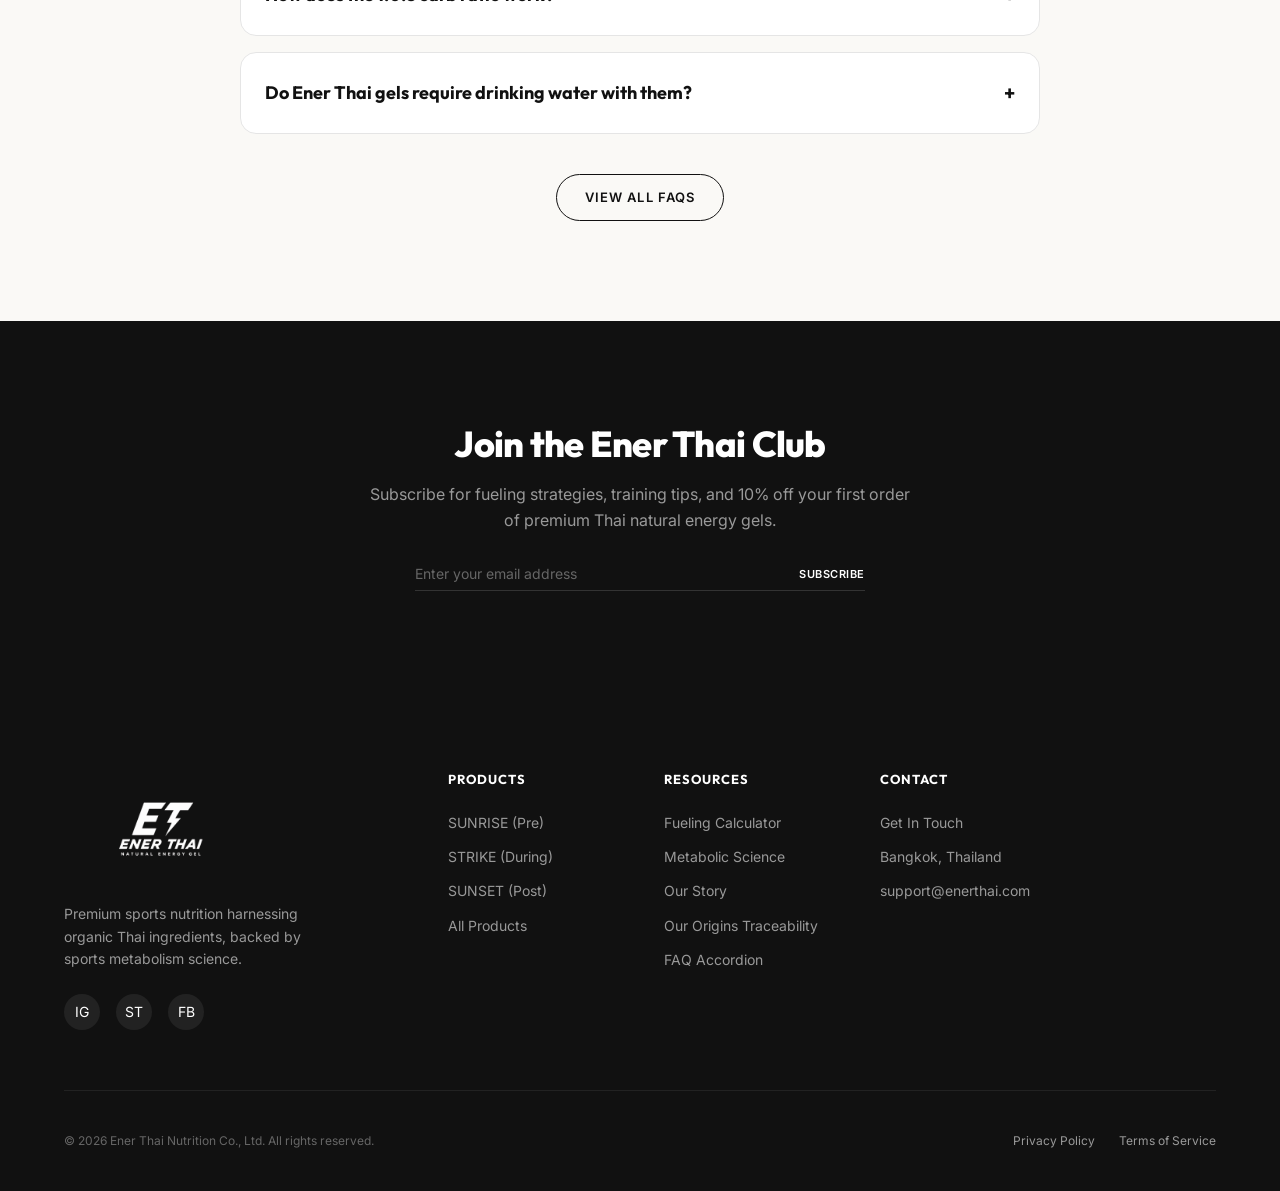
==== commit b3f2e4c7: "Implement optional bilingual switching (English / Thai) across all pages, chatbot, calculators, trac" ====
--- a/index.html
+++ b/index.html
@@ -1,4 +1,4 @@
-﻿<!DOCTYPE html>
+<!DOCTYPE html>
 <html lang="en">
 <head>
     <meta charset="UTF-8">
@@ -27,14 +27,38 @@
                 <img src="assets/logo-white.png" alt="Ener Thai Logo" class="logo-img logo-dark-theme">
             </a>
             <nav class="main-nav">
-                <a href="index.html" class="nav-link active">Home</a>
-                <a href="products.html" class="nav-link">Gels</a>
-                <a href="calculator.html" class="nav-link">Fueling Calculator</a>
-                <a href="science.html" class="nav-link">Science</a>
-                <a href="story.html" class="nav-link">Our Story</a>
-                <a href="trace.html" class="nav-link">Traceability</a>
-                <a href="faq.html" class="nav-link">FAQ</a>
-                <a href="contact.html" class="nav-link">Contact</a>
+                <a href="index.html" class="nav-link active">
+                    <span lang="en">Home</span>
+                    <span lang="th">หน้าแรก</span>
+                </a>
+                <a href="products.html" class="nav-link">
+                    <span lang="en">Gels</span>
+                    <span lang="th">เจลพลังงาน</span>
+                </a>
+                <a href="calculator.html" class="nav-link">
+                    <span lang="en">Fueling Calculator</span>
+                    <span lang="th">คำนวณการเติมพลังงาน</span>
+                </a>
+                <a href="science.html" class="nav-link">
+                    <span lang="en">Science</span>
+                    <span lang="th">วิทยาศาสตร์การกีฬา</span>
+                </a>
+                <a href="story.html" class="nav-link">
+                    <span lang="en">Our Story</span>
+                    <span lang="th">เรื่องราวของเรา</span>
+                </a>
+                <a href="trace.html" class="nav-link">
+                    <span lang="en">Traceability</span>
+                    <span lang="th">การตรวจสอบย้อนกลับ</span>
+                </a>
+                <a href="faq.html" class="nav-link">
+                    <span lang="en">FAQ</span>
+                    <span lang="th">คำถามที่พบบ่อย</span>
+                </a>
+                <a href="contact.html" class="nav-link">
+                    <span lang="en">Contact</span>
+                    <span lang="th">ติดต่อเรา</span>
+                </a>
             </nav>
             <div class="header-actions">
                 <button id="cartToggle" class="cart-toggle" aria-label="Shopping Cart">
@@ -56,14 +80,38 @@
 
     <!-- Mobile Nav Overlay -->
     <div id="mobileMenu" class="mobile-menu">
-        <a href="index.html" class="mobile-menu-link active">Home</a>
-        <a href="products.html" class="mobile-menu-link">Gels</a>
-        <a href="calculator.html" class="mobile-menu-link">Fueling Calculator</a>
-        <a href="science.html" class="mobile-menu-link">Science</a>
-        <a href="story.html" class="mobile-menu-link">Our Story</a>
-        <a href="trace.html" class="mobile-menu-link">Traceability</a>
-        <a href="faq.html" class="mobile-menu-link">FAQ</a>
-        <a href="contact.html" class="mobile-menu-link">Contact</a>
+        <a href="index.html" class="mobile-menu-link active">
+            <span lang="en">Home</span>
+            <span lang="th">หน้าแรก</span>
+        </a>
+        <a href="products.html" class="mobile-menu-link">
+            <span lang="en">Gels</span>
+            <span lang="th">เจลพลังงาน</span>
+        </a>
+        <a href="calculator.html" class="mobile-menu-link">
+            <span lang="en">Fueling Calculator</span>
+            <span lang="th">คำนวณการเติมพลังงาน</span>
+        </a>
+        <a href="science.html" class="mobile-menu-link">
+            <span lang="en">Science</span>
+            <span lang="th">วิทยาศาสตร์การกีฬา</span>
+        </a>
+        <a href="story.html" class="mobile-menu-link">
+            <span lang="en">Our Story</span>
+            <span lang="th">เรื่องราวของเรา</span>
+        </a>
+        <a href="trace.html" class="mobile-menu-link">
+            <span lang="en">Traceability</span>
+            <span lang="th">การตรวจสอบย้อนกลับ</span>
+        </a>
+        <a href="faq.html" class="mobile-menu-link">
+            <span lang="en">FAQ</span>
+            <span lang="th">คำถามที่พบบ่อย</span>
+        </a>
+        <a href="contact.html" class="mobile-menu-link">
+            <span lang="en">Contact</span>
+            <span lang="th">ติดต่อเรา</span>
+        </a>
     </div>
 
     <!-- Main Content Area -->
@@ -73,12 +121,27 @@
         <section class="hero-section">
             <div class="container hero-grid">
                 <div class="hero-text animate-fade-in visible">
-                    <span class="hero-subtitle">Premium Natural Endurance Fuel</span>
-                    <h1 class="hero-title">Powered by Nature. Sourced in Thailand.</h1>
-                    <p class="hero-description">We combine elite performance science with Thailand's finest organic ingredients to create energy gels that protect your stomach and power your runs.</p>
+                    <span class="hero-subtitle">
+                        <span lang="en">Premium Natural Endurance Fuel</span>
+                        <span lang="th">เจลพลังงานธรรมชาติระดับพรีเมียมเพื่อความอึด</span>
+                    </span>
+                    <h1 class="hero-title">
+                        <span lang="en">Powered by Nature. Sourced in Thailand.</span>
+                        <span lang="th">พลังจากธรรมชาติ วัตถุดิบคุณภาพจากไทย</span>
+                    </h1>
+                    <p class="hero-description">
+                        <span lang="en">We combine elite performance science with Thailand's finest organic ingredients to create energy gels that protect your stomach and power your runs.</span>
+                        <span lang="th">เราผสานวิทยาศาสตร์การกีฬาชั้นนำเข้ากับวัตถุดิบออร์แกนิกที่ดีที่สุดของไทย เพื่อสร้างสรรค์เจลพลังงานที่ย่อยง่าย สบายท้อง และช่วยขับเคลื่อนการวิ่งของคุณ</span>
+                    </p>
                     <div class="hero-cta">
-                        <a href="products.html" class="btn btn-primary">Explore Products</a>
-                        <a href="calculator.html" class="btn btn-secondary">Calculate Fuel</a>
+                        <a href="products.html" class="btn btn-primary">
+                            <span lang="en">Explore Products</span>
+                            <span lang="th">เลือกซื้อสินค้า</span>
+                        </a>
+                        <a href="calculator.html" class="btn btn-secondary">
+                            <span lang="en">Calculate Fuel</span>
+                            <span lang="th">คำนวณแผนการเติมพลังงาน</span>
+                        </a>
                     </div>
                 </div>
                 <div class="hero-visual animate-fade-in visible" style="animation-delay: 0.2s;">
@@ -91,9 +154,18 @@
         <!-- Brand Slogan Section -->
         <section class="section-padding text-center" style="background-color: var(--bg-card); border-top: 1px solid var(--border-color); border-bottom: 1px solid var(--border-color);">
             <div class="container animate-fade-in">
-                <span class="badge" style="background-color: #E8F0FE; color: #1967D2; margin-bottom: 20px;">The Ener Thai Philosophy</span>
-                <h2 style="font-size: 38px; max-width: 800px; margin: 0 auto 24px; font-weight: 800; line-height: 1.2;">"Clean energy from the soil of Thailand, built for the toughest trails on Earth."</h2>
-                <p style="color: var(--text-muted); font-size: 18px; max-width: 600px; margin: 0 auto;">Zero artificial sugars. Zero chemical colorings. Pure endurance nutrition that respects your body.</p>
+                <span class="badge" style="background-color: #E8F0FE; color: #1967D2; margin-bottom: 20px;">
+                    <span lang="en">The Ener Thai Philosophy</span>
+                    <span lang="th">ปรัชญาของ Ener Thai</span>
+                </span>
+                <h2 style="font-size: 38px; max-width: 800px; margin: 0 auto 24px; font-weight: 800; line-height: 1.2;">
+                    <span lang="en">"Clean energy from the soil of Thailand, built for the toughest trails on Earth."</span>
+                    <span lang="th">"พลังงานสะอาดจากผืนดินไทย สร้างสรรค์ขึ้นเพื่อสนามเทรลที่โหดที่สุดในโลก"</span>
+                </h2>
+                <p style="color: var(--text-muted); font-size: 18px; max-width: 600px; margin: 0 auto;">
+                    <span lang="en">Zero artificial sugars. Zero chemical colorings. Pure endurance nutrition that respects your body.</span>
+                    <span lang="th">ไม่มีสารให้ความหวานสังเคราะห์ ไม่ใส่สีเคมี โภชนาการสำหรับผู้ออกกำลังกายที่บริสุทธิ์และถนอมร่างกายของคุณ</span>
+                </p>
             </div>
         </section>
 
@@ -101,46 +173,100 @@
         <section class="section-padding" style="background-color: var(--bg-primary);">
             <div class="container">
                 <div class="text-center animate-fade-in" style="margin-bottom: 50px;">
-                    <span class="badge" style="background-color: #ECE7FF; color: #5D3FD3; margin-bottom: 16px;">The Fueling Loop</span>
-                    <h2 style="font-size: 36px; font-weight: 800;">Three Products. One Perfect System.</h2>
-                    <p style="color: var(--text-muted); max-width: 600px; margin: 8px auto 0;">Optimize every stage of your performance with our tailored nutritional journey.</p>
+                    <span class="badge" style="background-color: #ECE7FF; color: #5D3FD3; margin-bottom: 16px;">
+                        <span lang="en">The Fueling Loop</span>
+                        <span lang="th">ลูปการเติมพลังงาน</span>
+                    </span>
+                    <h2 style="font-size: 36px; font-weight: 800;">
+                        <span lang="en">Three Products. One Perfect System.</span>
+                        <span lang="th">3 ผลิตภัณฑ์ 1 ระบบที่สมบูรณ์แบบ</span>
+                    </h2>
+                    <p style="color: var(--text-muted); max-width: 600px; margin: 8px auto 0;">
+                        <span lang="en">Optimize every stage of your performance with our tailored nutritional journey.</span>
+                        <span lang="th">เพิ่มประสิทธิภาพในทุกช่วงของการออกกำลังกายด้วยแผนโภชนาการที่ออกแบบมาเฉพาะสำหรับคุณ</span>
+                    </p>
                 </div>
 
                 <!-- Interactive Journey Switcher -->
                 <div class="journey-container animate-fade-in">
                     <div class="journey-switcher">
-                        <div class="journey-tab active" data-phase="sunrise">1. PREPARE (SUNRISE)</div>
-                        <div class="journey-tab" data-phase="strike">2. PERFORM (STRIKE)</div>
-                        <div class="journey-tab" data-phase="sunset">3. RECOVER (SUNSET)</div>
+                        <div class="journey-tab active" data-phase="sunrise">
+                            <span lang="en">1. PREPARE (SUNRISE)</span>
+                            <span lang="th">1. เตรียมพร้อม (SUNRISE)</span>
+                        </div>
+                        <div class="journey-tab" data-phase="strike">
+                            <span lang="en">2. PERFORM (STRIKE)</span>
+                            <span lang="th">2. รักษาระดับ (STRIKE)</span>
+                        </div>
+                        <div class="journey-tab" data-phase="sunset">
+                            <span lang="en">3. RECOVER (SUNSET)</span>
+                            <span lang="th">3. ฟื้นฟู (SUNSET)</span>
+                        </div>
                     </div>
 
                     <!-- Panel 1: Sunrise -->
                     <div class="journey-content-panel active" id="panel-sunrise">
                         <div class="journey-details">
-                            <span class="journey-phase-tag" style="color: var(--color-sunrise-hover);">Pre-Exercise Priming</span>
+                            <span class="journey-phase-tag" style="color: var(--color-sunrise-hover);">
+                                <span lang="en">Pre-Exercise Priming</span>
+                                <span lang="th">การเตรียมตัวก่อนออกกำลังกาย</span>
+                            </span>
                             <h3>SUNRISE Energy Gel</h3>
-                            <p class="journey-description">Crafted with natural mango puree, ripe banana puree, and green tea extract, SUNRISE tops off your glycogen stores. Infused with 70mg of natural green tea caffeine to boost mental focus and key antioxidants.</p>
+                            <p class="journey-description">
+                                <span lang="en">Crafted with natural mango puree, ripe banana puree, and green tea extract, SUNRISE tops off your glycogen stores. Infused with 70mg of natural green tea caffeine to boost mental focus and key antioxidants.</span>
+                                <span lang="th">ผลิตจากมะม่วงบดธรรมชาติ กล้วยหอมบด และสารสกัดจากชาเขียว SUNRISE ช่วยเติมไกลโคเจนให้เต็มถัง พร้อมคาเฟอีนธรรมชาติ 70 มก. จากชาเขียวเพื่อเพิ่มสมาธิและสารต้านอนุมูลอิสระที่สำคัญ</span>
+                            </p>
                             <div class="journey-meta">
                                 <div class="journey-meta-item">
-                                    <h4>Timing</h4>
-                                    <p>45-60 min before exercise</p>
-                                </div>
-                                <div class="journey-meta-item">
-                                    <h4>Flavor</h4>
-                                    <p>Mango & Banana</p>
-                                </div>
-                                <div class="journey-meta-item">
-                                    <h4>Key Nutrition</h4>
-                                    <p>31g Carbs / 135 Kcal</p>
-                                </div>
-                                <div class="journey-meta-item">
-                                    <h4>Primary Benefit</h4>
-                                    <p>Mental focus, glycogen priming</p>
+                                    <h4>
+                                        <span lang="en">Timing</span>
+                                        <span lang="th">ช่วงเวลาที่ควรทาน</span>
+                                    </h4>
+                                    <p>
+                                        <span lang="en">45-60 min before exercise</span>
+                                        <span lang="th">45-60 นาทีก่อนออกกำลังกาย</span>
+                                    </p>
+                                </div>
+                                <div class="journey-meta-item">
+                                    <h4>
+                                        <span lang="en">Flavor</span>
+                                        <span lang="th">รสชาติ</span>
+                                    </h4>
+                                    <p>
+                                        <span lang="en">Mango & Banana</span>
+                                        <span lang="th">มะม่วงและกล้วย</span>
+                                    </p>
+                                </div>
+                                <div class="journey-meta-item">
+                                    <h4>
+                                        <span lang="en">Key Nutrition</span>
+                                        <span lang="th">สารอาหารหลัก</span>
+                                    </h4>
+                                    <p>
+                                        <span lang="en">31g Carbs / 135 Kcal</span>
+                                        <span lang="th">คาร์โบไฮเดรต 31 ก. / 135 กิโลแคลอรี</span>
+                                    </p>
+                                </div>
+                                <div class="journey-meta-item">
+                                    <h4>
+                                        <span lang="en">Primary Benefit</span>
+                                        <span lang="th">คุณประโยชน์หลัก</span>
+                                    </h4>
+                                    <p>
+                                        <span lang="en">Mental focus, glycogen priming</span>
+                                        <span lang="th">เพิ่มสมาธิ, สะสมไกลโคเจนในกล้ามเนื้อ</span>
+                                    </p>
                                 </div>
                             </div>
                             <div style="display: flex; gap: 16px;">
-                                <button class="btn btn-primary" onclick="window.addToCartClick('sunrise')">Add to Cart - ฿99</button>
-                                <a href="product.html?id=sunrise" class="btn btn-secondary">Learn More</a>
+                                <button class="btn btn-primary" onclick="window.addToCartClick('sunrise')">
+                                    <span lang="en">Add to Cart - ฿99</span>
+                                    <span lang="th">เพิ่มลงตะกร้า - ฿99</span>
+                                </button>
+                                <a href="product.html?id=sunrise" class="btn btn-secondary">
+                                    <span lang="en">Learn More</span>
+                                    <span lang="th">อ่านเพิ่มเติม</span>
+                                </a>
                             </div>
                         </div>
                         <div style="display: flex; justify-content: center;">
@@ -151,30 +277,66 @@
                     <!-- Panel 2: Strike -->
                     <div class="journey-content-panel" id="panel-strike">
                         <div class="journey-details">
-                            <span class="journey-phase-tag" style="color: var(--color-strike-hover);">During-Activity Energy</span>
+                            <span class="journey-phase-tag" style="color: var(--color-strike-hover);">
+                                <span lang="en">During-Activity Energy</span>
+                                <span lang="th">พลังงานระหว่างออกกำลังกาย</span>
+                            </span>
                             <h3>STRIKE Energy Gel</h3>
-                            <p class="journey-description">Fueled by organic Thai Coconut water, guava puree, and lime juice. STRIKE delivers 30g of fast-absorbing carbohydrates and 225mg of sea salt electrolytes. Caffeine-free and easy on the stomach.</p>
+                            <p class="journey-description">
+                                <span lang="en">Fueled by organic Thai Coconut water, guava puree, and lime juice. STRIKE delivers 30g of fast-absorbing carbohydrates and 225mg of sea salt electrolytes. Caffeine-free and easy on the stomach.</span>
+                                <span lang="th">ขับเคลื่อนด้วยน้ำมะพร้าวออร์แกนิกของไทย ฝรั่งบด และน้ำมะนาว STRIKE ให้คาร์โบไฮเดรตที่ดูดซึมเร็ว 30 ก. และอิเล็กโทรไลต์จากเกลือทะเล 225 มก. ปราศจากคาเฟอีนและอ่อนโยนต่อกระเพาะอาหาร</span>
+                            </p>
                             <div class="journey-meta">
                                 <div class="journey-meta-item">
-                                    <h4>Timing</h4>
-                                    <p>Every 30-45 min during run</p>
-                                </div>
-                                <div class="journey-meta-item">
-                                    <h4>Flavor</h4>
-                                    <p>Thai Coconut & Guava</p>
-                                </div>
-                                <div class="journey-meta-item">
-                                    <h4>Key Nutrition</h4>
-                                    <p>30g Carbs / Caffeine-Free</p>
-                                </div>
-                                <div class="journey-meta-item">
-                                    <h4>Primary Benefit</h4>
-                                    <p>Fast absorption, natural electrolytes</p>
+                                    <h4>
+                                        <span lang="en">Timing</span>
+                                        <span lang="th">ช่วงเวลาที่ควรทาน</span>
+                                    </h4>
+                                    <p>
+                                        <span lang="en">Every 30-45 min during run</span>
+                                        <span lang="th">ทุกๆ 30-45 นาทีระหว่างวิ่ง</span>
+                                    </p>
+                                </div>
+                                <div class="journey-meta-item">
+                                    <h4>
+                                        <span lang="en">Flavor</span>
+                                        <span lang="th">รสชาติ</span>
+                                    </h4>
+                                    <p>
+                                        <span lang="en">Thai Coconut & Guava</span>
+                                        <span lang="th">มะพร้าวไทยและฝรั่ง</span>
+                                    </p>
+                                </div>
+                                <div class="journey-meta-item">
+                                    <h4>
+                                        <span lang="en">Key Nutrition</span>
+                                        <span lang="th">สารอาหารหลัก</span>
+                                    </h4>
+                                    <p>
+                                        <span lang="en">30g Carbs / Caffeine-Free</span>
+                                        <span lang="th">คาร์โบไฮเดรต 30 ก. / ปราศจากคาเฟอีน</span>
+                                    </p>
+                                </div>
+                                <div class="journey-meta-item">
+                                    <h4>
+                                        <span lang="en">Primary Benefit</span>
+                                        <span lang="th">คุณประโยชน์หลัก</span>
+                                    </h4>
+                                    <p>
+                                        <span lang="en">Fast absorption, natural electrolytes</span>
+                                        <span lang="th">ดูดซึมเร็ว, อิเล็กโทรไลต์ธรรมชาติ</span>
+                                    </p>
                                 </div>
                             </div>
                             <div style="display: flex; gap: 16px;">
-                                <button class="btn btn-primary" onclick="window.addToCartClick('strike')">Add to Cart - ฿99</button>
-                                <a href="product.html?id=strike" class="btn btn-secondary">Learn More</a>
+                                <button class="btn btn-primary" onclick="window.addToCartClick('strike')">
+                                    <span lang="en">Add to Cart - ฿99</span>
+                                    <span lang="th">เพิ่มลงตะกร้า - ฿99</span>
+                                </button>
+                                <a href="product.html?id=strike" class="btn btn-secondary">
+                                    <span lang="en">Learn More</span>
+                                    <span lang="th">อ่านเพิ่มเติม</span>
+                                </a>
                             </div>
                         </div>
                         <div style="display: flex; justify-content: center;">
@@ -185,30 +347,66 @@
                     <!-- Panel 3: Sunset -->
                     <div class="journey-content-panel" id="panel-sunset">
                         <div class="journey-details">
-                            <span class="journey-phase-tag" style="color: var(--color-sunset-hover);">Post-Exercise Muscle Repair</span>
+                            <span class="journey-phase-tag" style="color: var(--color-sunset-hover);">
+                                <span lang="en">Post-Exercise Muscle Repair</span>
+                                <span lang="th">การซ่อมแซมกล้ามเนื้อหลังออกกำลังกาย</span>
+                            </span>
                             <h3>SUNSET Recovery Gel</h3>
-                            <p class="journey-description">Formulated with concentrated pineapple, orange, and passion fruit purees and plant-based organic pea protein isolate. SUNSET recovers muscles with 9g of protein and 23g of recovery carbs.</p>
+                            <p class="journey-description">
+                                <span lang="en">Formulated with concentrated pineapple, orange, and passion fruit purees and plant-based organic pea protein isolate. SUNSET recovers muscles with 9g of protein and 23g of recovery carbs.</span>
+                                <span lang="th">สูตรผสมสับปะรด ส้ม และเสาวรสเข้มข้น ร่วมกับโปรตีนถั่วลันเตาออร์แกนิกสกัดเข้มข้น SUNSET ช่วยฟื้นฟูกล้ามเนื้อด้วยโปรตีน 9 ก. และคาร์โบไฮเดรตสำหรับการฟื้นฟู 23 ก.</span>
+                            </p>
                             <div class="journey-meta">
                                 <div class="journey-meta-item">
-                                    <h4>Timing</h4>
-                                    <p>Within 30 min after exercise</p>
-                                </div>
-                                <div class="journey-meta-item">
-                                    <h4>Flavor</h4>
-                                    <p>Pineapple, Mandarin & Passion Fruit</p>
-                                </div>
-                                <div class="journey-meta-item">
-                                    <h4>Key Nutrition</h4>
-                                    <p>23g Carbs / 9g Protein</p>
-                                </div>
-                                <div class="journey-meta-item">
-                                    <h4>Primary Benefit</h4>
-                                    <p>Reduced soreness, rapid repair</p>
+                                    <h4>
+                                        <span lang="en">Timing</span>
+                                        <span lang="th">ช่วงเวลาที่ควรทาน</span>
+                                    </h4>
+                                    <p>
+                                        <span lang="en">Within 30 min after exercise</span>
+                                        <span lang="th">ภายใน 30 นาทีหลังออกกำลังกาย</span>
+                                    </p>
+                                </div>
+                                <div class="journey-meta-item">
+                                    <h4>
+                                        <span lang="en">Flavor</span>
+                                        <span lang="th">รสชาติ</span>
+                                    </h4>
+                                    <p>
+                                        <span lang="en">Pineapple, Mandarin & Passion Fruit</span>
+                                        <span lang="th">สับปะรด ส้มแมนดาริน และเสาวรส</span>
+                                    </p>
+                                </div>
+                                <div class="journey-meta-item">
+                                    <h4>
+                                        <span lang="en">Key Nutrition</span>
+                                        <span lang="th">สารอาหารหลัก</span>
+                                    </h4>
+                                    <p>
+                                        <span lang="en">23g Carbs / 9g Protein</span>
+                                        <span lang="th">คาร์โบไฮเดรต 23 ก. / โปรตีน 9 ก.</span>
+                                    </p>
+                                </div>
+                                <div class="journey-meta-item">
+                                    <h4>
+                                        <span lang="en">Primary Benefit</span>
+                                        <span lang="th">คุณประโยชน์หลัก</span>
+                                    </h4>
+                                    <p>
+                                        <span lang="en">Reduced soreness, rapid repair</span>
+                                        <span lang="th">ลดอาการเมื่อยล้า, ซ่อมแซมรวดเร็ว</span>
+                                    </p>
                                 </div>
                             </div>
                             <div style="display: flex; gap: 16px;">
-                                <button class="btn btn-primary" onclick="window.addToCartClick('sunset')">Add to Cart - ฿99</button>
-                                <a href="product.html?id=sunset" class="btn btn-secondary">Learn More</a>
+                                <button class="btn btn-primary" onclick="window.addToCartClick('sunset')">
+                                    <span lang="en">Add to Cart - ฿99</span>
+                                    <span lang="th">เพิ่มลงตะกร้า - ฿99</span>
+                                </button>
+                                <a href="product.html?id=sunset" class="btn btn-secondary">
+                                    <span lang="en">Learn More</span>
+                                    <span lang="th">อ่านเพิ่มเติม</span>
+                                </a>
                             </div>
                         </div>
                         <div style="display: flex; justify-content: center;">
@@ -223,9 +421,18 @@
         <section class="section-padding" style="background-color: var(--bg-card);">
             <div class="container">
                 <div class="text-center animate-fade-in" style="margin-bottom: 60px;">
-                    <span class="badge" style="background-color: #FFF2E0; color: #E65100; margin-bottom: 16px;">Product Catalog</span>
-                    <h2 style="font-size: 36px; font-weight: 800;">Built to Perform</h2>
-                    <p style="color: var(--text-muted); max-width: 600px; margin: 8px auto 0;">Sourced sustainably, researched thoroughly. Select a product to view ingredients and nutrition details.</p>
+                    <span class="badge" style="background-color: #FFF2E0; color: #E65100; margin-bottom: 16px;">
+                        <span lang="en">Product Catalog</span>
+                        <span lang="th">รายการสินค้า</span>
+                    </span>
+                    <h2 style="font-size: 36px; font-weight: 800;">
+                        <span lang="en">Built to Perform</span>
+                        <span lang="th">สร้างสรรค์มาเพื่อประสิทธิภาพ</span>
+                    </h2>
+                    <p style="color: var(--text-muted); max-width: 600px; margin: 8px auto 0;">
+                        <span lang="en">Sourced sustainably, researched thoroughly. Select a product to view ingredients and nutrition details.</span>
+                        <span lang="th">คัดสรรอย่างยั่งยืน วิจัยอย่างละเอียด เลือกผลิตภัณฑ์เพื่อดูส่วนผสมและโภชนาการโดยละเอียด</span>
+                    </p>
                 </div>
 
                 <div class="products-grid animate-fade-in">
@@ -234,13 +441,25 @@
                         <div class="product-card-image-wrapper">
                             <img src="assets/gel-sunrise.png" alt="Ener Thai SUNRISE Energy Gel" class="product-card-image">
                         </div>
-                        <span class="badge" style="background-color: rgba(233,196,106,0.15); color: #B58D20; align-self: flex-start; margin-bottom: 10px;">PRE-RACE</span>
+                        <span class="badge" style="background-color: rgba(233,196,106,0.15); color: #B58D20; align-self: flex-start; margin-bottom: 10px;">
+                            <span lang="en">PRE-RACE</span>
+                            <span lang="th">ก่อนแข่ง</span>
+                        </span>
                         <h3 class="product-card-title">SUNRISE Energy Gel</h3>
-                        <p class="product-card-purpose">Prepare • Mango & Banana</p>
-                        <p class="product-card-desc">Top off glycogen levels with 31g carbs from natural mango and banana puree, and 70mg of natural green tea caffeine. High energy, mental focus.</p>
+                        <p class="product-card-purpose">
+                            <span lang="en">Prepare • Mango & Banana</span>
+                            <span lang="th">เตรียมตัว • มะม่วงและกล้วย</span>
+                        </p>
+                        <p class="product-card-desc">
+                            <span lang="en">Top off glycogen levels with 31g carbs from natural mango and banana puree, and 70mg of natural green tea caffeine. High energy, mental focus.</span>
+                            <span lang="th">เติมไกลโคเจนด้วยคาร์โบไฮเดรต 31 ก. จากมะม่วงและกล้วยบดธรรมชาติ พร้อมคาเฟอีนจากชาเขียว 70 มก. ให้พลังงานสูงและสร้างสมาธิ</span>
+                        </p>
                         <div class="product-card-footer">
                             <span class="product-card-price">฿99.00</span>
-                            <button class="btn btn-primary" onclick="window.addToCartClick('sunrise')" style="padding: 8px 16px; font-size: 11px;">Add to Cart</button>
+                            <button class="btn btn-primary" onclick="window.addToCartClick('sunrise')" style="padding: 8px 16px; font-size: 11px;">
+                                <span lang="en">Add to Cart</span>
+                                <span lang="th">เพิ่มลงตะกร้า</span>
+                            </button>
                         </div>
                     </div>
 
@@ -249,13 +468,25 @@
                         <div class="product-card-image-wrapper">
                             <img src="assets/gel-strike.png" alt="Ener Thai STRIKE Energy Gel" class="product-card-image">
                         </div>
-                        <span class="badge" style="background-color: rgba(231,111,81,0.15); color: #C64F34; align-self: flex-start; margin-bottom: 10px;">DURING-RACE</span>
+                        <span class="badge" style="background-color: rgba(231,111,81,0.15); color: #C64F34; align-self: flex-start; margin-bottom: 10px;">
+                            <span lang="en">DURING-RACE</span>
+                            <span lang="th">ระหว่างแข่ง</span>
+                        </span>
                         <h3 class="product-card-title">STRIKE Energy Gel</h3>
-                        <p class="product-card-purpose">Perform • Coconut & Guava</p>
-                        <p class="product-card-desc">Rapidly absorb energy via dual-source carbs (fructose-dominant ~1:0.7). Infused with coconut water and sea salt electrolytes, caffeine-free.</p>
+                        <p class="product-card-purpose">
+                            <span lang="en">Perform • Coconut & Guava</span>
+                            <span lang="th">ระหว่างออกกำลัง • มะพร้าวและฝรั่ง</span>
+                        </p>
+                        <p class="product-card-desc">
+                            <span lang="en">Rapidly absorb energy via dual-source carbs (fructose-dominant ~1:0.7). Infused with coconut water and sea salt electrolytes, caffeine-free.</span>
+                            <span lang="th">ดูดซึมพลังงานได้รวดเร็วผ่านคาร์โบไฮเดรตแบบสองแหล่ง (สัดส่วนฟรุกโตสสูง ~1:0.7) ผสานน้ำมะพร้าวและเกลือทะเล ปราศจากคาเฟอีน</span>
+                        </p>
                         <div class="product-card-footer">
                             <span class="product-card-price">฿99.00</span>
-                            <button class="btn btn-primary" onclick="window.addToCartClick('strike')" style="padding: 8px 16px; font-size: 11px;">Add to Cart</button>
+                            <button class="btn btn-primary" onclick="window.addToCartClick('strike')" style="padding: 8px 16px; font-size: 11px;">
+                                <span lang="en">Add to Cart</span>
+                                <span lang="th">เพิ่มลงตะกร้า</span>
+                            </button>
                         </div>
                     </div>
 
@@ -264,13 +495,25 @@
                         <div class="product-card-image-wrapper">
                             <img src="assets/gel-sunset.png" alt="Ener Thai SUNSET Energy Gel" class="product-card-image">
                         </div>
-                        <span class="badge" style="background-color: rgba(139,92,246,0.15); color: #6D28D9; align-self: flex-start; margin-bottom: 10px;">POST-RACE</span>
+                        <span class="badge" style="background-color: rgba(139,92,246,0.15); color: #6D28D9; align-self: flex-start; margin-bottom: 10px;">
+                            <span lang="en">POST-RACE</span>
+                            <span lang="th">หลังแข่ง</span>
+                        </span>
                         <h3 class="product-card-title">SUNSET Recovery Gel</h3>
-                        <p class="product-card-purpose">Recover • Tropical Fruits & Pea Protein</p>
-                        <p class="product-card-desc">Replenish glycogen stores with pineapple, orange, and passion fruit purees, and rebuild muscles with 9g organic pea protein isolate.</p>
+                        <p class="product-card-purpose">
+                            <span lang="en">Recover • Tropical Fruits & Pea Protein</span>
+                            <span lang="th">ฟื้นฟู • ผลไม้เขตร้อนและโปรตีนถั่ว</span>
+                        </p>
+                        <p class="product-card-desc">
+                            <span lang="en">Replenish glycogen stores with pineapple, orange, and passion fruit purees, and rebuild muscles with 9g organic pea protein isolate.</span>
+                            <span lang="th">เติมพลังงานที่สูญเสียไปด้วยสับปะรด ส้ม และเสาวรส พร้อมซ่อมแซมกล้ามเนื้อด้วยโปรตีนถั่วลันเตาออร์แกนิกสกัด 9 ก.</span>
+                        </p>
                         <div class="product-card-footer">
                             <span class="product-card-price">฿99.00</span>
-                            <button class="btn btn-primary" onclick="window.addToCartClick('sunset')" style="padding: 8px 16px; font-size: 11px;">Add to Cart</button>
+                            <button class="btn btn-primary" onclick="window.addToCartClick('sunset')" style="padding: 8px 16px; font-size: 11px;">
+                                <span lang="en">Add to Cart</span>
+                                <span lang="th">เพิ่มลงตะกร้า</span>
+                            </button>
                         </div>
                     </div>
                 </div>
@@ -281,26 +524,53 @@
         <section class="section-padding" style="background-color: var(--bg-primary); border-top: 1px solid var(--border-color);">
             <div class="container science-grid">
                 <div class="animate-fade-in">
-                    <span class="badge" style="background-color: #E2F2E9; color: #1E6B3F; margin-bottom: 16px;">Science & absorption</span>
-                    <h2 style="font-size: 36px; font-weight: 800; margin-bottom: 20px;">Zero Gastric Distress. Maximized Carb Delivery.</h2>
-                    <p style="color: var(--text-muted); margin-bottom: 24px;">Traditional energy gels rely on heavy fructose syrup or synthetic thickeners that sit in the gut, causing cramps. Ener Thai gels leverage natural plant hydrogels and Thailand's high-grade organic purees and honey.</p>
-                    <p style="color: var(--text-muted); margin-bottom: 30px;">Our 1:0.8 Maltodextrin to Fructose ratio utilizes multiple intestinal transporters, pushing carbohydrate absorption up to 90 grams per hour without GI issues.</p>
-                    <a href="science.html" class="btn btn-secondary">Explore the Science</a>
+                    <span class="badge" style="background-color: #E2F2E9; color: #1E6B3F; margin-bottom: 16px;">
+                        <span lang="en">Science & absorption</span>
+                        <span lang="th">วิทยาศาสตร์และการดูดซึม</span>
+                    </span>
+                    <h2 style="font-size: 36px; font-weight: 800; margin-bottom: 20px;">
+                        <span lang="en">Zero Gastric Distress. Maximized Carb Delivery.</span>
+                        <span lang="th">ไม่จุกเสียด สบายท้อง ส่งพลังงานได้สูงสุด</span>
+                    </h2>
+                    <p style="color: var(--text-muted); margin-bottom: 24px;">
+                        <span lang="en">Traditional energy gels rely on heavy fructose syrup or synthetic thickeners that sit in the gut, causing cramps. Ener Thai gels leverage natural plant hydrogels and Thailand's high-grade organic purees and honey.</span>
+                        <span lang="th">เจลพลังงานทั่วไปมักใช้ไซรัปฟรุกโตสเข้มข้นหรือสารเคมีทำให้หนืด ซึ่งตกค้างในลำไส้และทำให้จุกเสียด เจลของ Ener Thai ใช้ไฮโดรเจลจากธรรมชาติผสมผสานกับผลไม้บดออร์แกนิกและน้ำผึ้งเกรดพรีเมียมของไทย</span>
+                    </p>
+                    <p style="color: var(--text-muted); margin-bottom: 30px;">
+                        <span lang="en">Our 1:0.8 Maltodextrin to Fructose ratio utilizes multiple intestinal transporters, pushing carbohydrate absorption up to 90 grams per hour without GI issues.</span>
+                        <span lang="th">อัตราส่วนมอลโทเดกซ์ทรินต่อฟรุกโตส 1:0.8 ของเรา ใช้ตัวนำส่งหลายทางในลำไส้ ช่วยให้ดูดซึมคาร์โบไฮเดรตได้สูงสุดถึง 90 กรัมต่อชั่วโมงโดยไม่มีปัญหาเรื่องระบบทางเดินอาหาร</span>
+                    </p>
+                    <a href="science.html" class="btn btn-secondary">
+                        <span lang="en">Explore the Science</span>
+                        <span lang="th">อ่านเรื่องวิทยาศาสตร์การกีฬา</span>
+                    </a>
                 </div>
                 <div class="science-chart-wrapper animate-fade-in" style="animation-delay: 0.2s;">
-                    <h4 style="font-size: 16px; font-weight: 700; margin-bottom: 8px;">Max Hourly Carbohydrate Absorption Rate</h4>
-                    <p style="font-size: 12px; color: var(--text-muted);">Comparing different fueling ratios in endurance sports (g/hour)</p>
+                    <h4 style="font-size: 16px; font-weight: 700; margin-bottom: 8px;">
+                        <span lang="en">Max Hourly Carbohydrate Absorption Rate</span>
+                        <span lang="th">อัตราการดูดซึมคาร์โบไฮเดรตสูงสุดต่อชั่วโมง</span>
+                    </h4>
+                    <p style="font-size: 12px; color: var(--text-muted);">
+                        <span lang="en">Comparing different fueling ratios in endurance sports (g/hour)</span>
+                        <span lang="th">เปรียบเทียบอัตราส่วนการเติมพลังงานแบบต่างๆ ในกีฬาที่ใช้ความอึด (กรัม/ชั่วโมง)</span>
+                    </p>
                     
                     <div class="chart-bar-container">
                         <div class="chart-bar-row">
-                            <div class="chart-bar-label">Single Carb</div>
+                            <div class="chart-bar-label">
+                                <span lang="en">Single Carb</span>
+                                <span lang="th">คาร์โบไฮเดรตเดี่ยว</span>
+                            </div>
                             <div class="chart-bar-track">
                                 <div class="chart-bar-fill" style="width: 66%; background-color: #BBBBBB;"></div>
                             </div>
                             <div class="chart-bar-val">60g</div>
                         </div>
                         <div class="chart-bar-row">
-                            <div class="chart-bar-label">2:1 Ratio</div>
+                            <div class="chart-bar-label">
+                                <span lang="en">2:1 Ratio</span>
+                                <span lang="th">อัตราส่วน 2:1</span>
+                            </div>
                             <div class="chart-bar-track">
                                 <div class="chart-bar-fill" style="width: 88%; background-color: #888888;"></div>
                             </div>
@@ -322,16 +592,29 @@
         <section class="section-padding" style="background-color: var(--bg-card); border-top: 1px solid var(--border-color); border-bottom: 1px solid var(--border-color);">
             <div class="container text-center">
                 <div class="animate-fade-in" style="margin-bottom: 60px;">
-                    <span class="badge" style="background-color: #FFF9E6; color: #B37D00; margin-bottom: 16px;">Endorsed by athletes</span>
-                    <h2 style="font-size: 36px; font-weight: 800;">What Endurance Athletes Say</h2>
+                    <span class="badge" style="background-color: #FFF9E6; color: #B37D00; margin-bottom: 16px;">
+                        <span lang="en">Endorsed by athletes</span>
+                        <span lang="th">ยืนยันจากนักกีฬาตัวจริง</span>
+                    </span>
+                    <h2 style="font-size: 36px; font-weight: 800;">
+                        <span lang="en">What Endurance Athletes Say</span>
+                        <span lang="th">เสียงตอบรับจากนักกีฬาสายอึด</span>
+                    </h2>
                 </div>
 
                 <div class="animate-fade-in" style="max-width: 800px; margin: 0 auto;">
                     <blockquote style="font-size: 24px; font-style: italic; line-height: 1.5; font-family: var(--font-heading); margin-bottom: 30px; font-weight: 600;">
-                        "I used the SUNRISE and STRIKE gels at the Chiang Mai Ultra 50K. Usually, my stomach locks up at KM 30, but the natural mango, banana, and coconut bases absorbed incredibly well. Zero GI issues, and a consistent energy curve."
+                        <span lang="en">"I used the SUNRISE and STRIKE gels at the Chiang Mai Ultra 50K. Usually, my stomach locks up at KM 30, but the natural mango, banana, and coconut bases absorbed incredibly well. Zero GI issues, and a consistent energy curve."</span>
+                        <span lang="th">"ผมใช้เจล SUNRISE และ STRIKE ในงานเชียงใหม่อัลตร้า 50K ปกติท้องผมจะตึงและจุกแถวๆ กิโลเมตรที่ 30 แต่เจลธรรมชาติจากมะม่วง กล้วย และมะพร้าวดูดซึมได้ดีมาก ไม่มีปัญหาทางเดินอาหารเลย และให้พลังงานคงที่ตลอดทาง"</span>
                     </blockquote>
-                    <cite style="font-style: normal; font-weight: 700; font-size: 16px; display: block; margin-bottom: 4px;">Preecha Srisai</cite>
-                    <span style="font-size: 12px; color: var(--text-muted); text-transform: uppercase; letter-spacing: 0.05em;">Ultra Marathon Runner & Triathlete</span>
+                    <cite style="font-style: normal; font-weight: 700; font-size: 16px; display: block; margin-bottom: 4px;">
+                        <span lang="en">Preecha Srisai</span>
+                        <span lang="th">ปรีชา ศรีใส</span>
+                    </cite>
+                    <span style="font-size: 12px; color: var(--text-muted); text-transform: uppercase; letter-spacing: 0.05em;">
+                        <span lang="en">Ultra Marathon Runner & Triathlete</span>
+                        <span lang="th">นักวิ่งอัลตร้ามาราธอนและไตรกีฬา</span>
+                    </span>
                 </div>
             </div>
         </section>
@@ -340,27 +623,57 @@
         <section class="section-padding" style="background-color: var(--bg-primary);">
             <div class="container">
                 <div class="text-center animate-fade-in" style="margin-bottom: 50px;">
-                    <span class="badge" style="background-color: #F0F4F9; color: #4B6E9C; margin-bottom: 16px;">Got Questions?</span>
-                    <h2 style="font-size: 36px; font-weight: 800;">Frequently Asked</h2>
+                    <span class="badge" style="background-color: #F0F4F9; color: #4B6E9C; margin-bottom: 16px;">
+                        <span lang="en">Got Questions?</span>
+                        <span lang="th">มีคำถามใช่ไหม?</span>
+                    </span>
+                    <h2 style="font-size: 36px; font-weight: 800;">
+                        <span lang="en">Frequently Asked</span>
+                        <span lang="th">คำถามที่พบบ่อย</span>
+                    </h2>
                 </div>
 
                 <div class="faq-accordion animate-fade-in">
                     <div class="faq-item">
-                        <div class="faq-question">What makes Ener Thai gels a better carb source?<span class="faq-icon">+</span></div>
-                        <div class="faq-answer">Ener Thai gels combine natural fruit purees (like mango and banana) and forest honey with clean maltodextrin to provide a multi-stage carbohydrate absorption path. This ensures steady glycogen absorption without the sudden spikes and subsequent crash common in synthetic high-fructose corn syrup gels.</div>
+                        <div class="faq-question">
+                            <span lang="en">What makes Ener Thai gels a better carb source?</span>
+                            <span lang="th">อะไรทำให้เจลของ Ener Thai เป็นแหล่งคาร์โบไฮเดรตที่ดีกว่า?</span>
+                            <span class="faq-icon">+</span>
+                        </div>
+                        <div class="faq-answer">
+                            <span lang="en">Ener Thai gels combine natural fruit purees (like mango and banana) and forest honey with clean maltodextrin to provide a multi-stage carbohydrate absorption path. This ensures steady glycogen absorption without the sudden spikes and subsequent crash common in synthetic high-fructose corn syrup gels.</span>
+                            <span lang="th">เจลของ Ener Thai ผสมผสานผลไม้บดละเอียดตามธรรมชาติ (เช่น มะม่วงและกล้วย) และน้ำผึ้งป่าเข้ากับมอลโทเดกซ์ทรินที่สะอาด เพื่อเป็นแหล่งพลังงานแบบดูดซึมหลายขั้นตอน ช่วยให้ร่างกายสะสมไกลโคเจนได้อย่างสม่ำเสมอ โดยไม่มีภาวะน้ำตาลพุ่งสูงและดิ่งลงเฉียบพลันเหมือนเจลที่ทำจากไซรัปข้าวโพดสังเคราะห์</span>
+                        </div>
                     </div>
                     <div class="faq-item">
-                        <div class="faq-question">How does the 1:0.8 carb ratio work?<span class="faq-icon">+</span></div>
-                        <div class="faq-answer">Different carbohydrates use different transporters in the human gut. Glucose (and maltodextrin) uses the SGLT1 transporter, which saturates around 60g/hour. Fructose uses the GLUT5 transporter. By adding fructose at a 1:0.8 ratio, we open both gates, enabling athletes to absorb up to 90g+ of carbs per hour without overloading either transporter, preventing gut issues.</div>
+                        <div class="faq-question">
+                            <span lang="en">How does the 1:0.8 carb ratio work?</span>
+                            <span lang="th">อัตราส่วนคาร์โบไฮเดรต 1:0.8 ทำงานอย่างไร?</span>
+                            <span class="faq-icon">+</span>
+                        </div>
+                        <div class="faq-answer">
+                            <span lang="en">Different carbohydrates use different transporters in the human gut. Glucose (and maltodextrin) uses the SGLT1 transporter, which saturates around 60g/hour. Fructose uses the GLUT5 transporter. By adding fructose at a 1:0.8 ratio, we open both gates, enabling athletes to absorb up to 90g+ of carbs per hour without overloading either transporter, preventing gut issues.</span>
+                            <span lang="th">คาร์โบไฮเดรตแต่ละชนิดใช้ตัวนำส่งในลำไส้ต่างกัน กลูโคส (และมอลโทเดกซ์ทริน) ใช้ตัวนำ SGLT1 ซึ่งจะอิ่มตัวที่ประมาณ 60 กรัม/ชั่วโมง ส่วนฟรุกโตสใช้ตัวนำ GLUT5 การผสมฟรุกโตสในอัตราส่วน 1:0.8 จะช่วยเปิดประตูลำไส้ทั้งสองบาน ทำให้นักกีฬาสามารถดูดซึมพลังงานได้สูงถึง 90 กรัมขึ้นไปต่อชั่วโมง โดยไม่ทำให้นำส่งตัวใดตัวหนึ่งทำงานหนักเกินไป ป้องกันการจุกเสียด</span>
+                        </div>
                     </div>
                     <div class="faq-item">
-                        <div class="faq-question">Do Ener Thai gels require drinking water with them?<span class="faq-icon">+</span></div>
-                        <div class="faq-answer">Our STRIKE gels are formulated with coconut water concentrate and have a thin, hydrogel-like flowable texture. While they are easier to swallow without water than standard thick gels, we still recommend washing them down with a few sips of water to aid rapid gastric clearance and hydration.</div>
+                        <div class="faq-question">
+                            <span lang="en">Do Ener Thai gels require drinking water with them?</span>
+                            <span lang="th">เจลของ Ener Thai จำเป็นต้องดื่มน้ำตามไหม?</span>
+                            <span class="faq-icon">+</span>
+                        </div>
+                        <div class="faq-answer">
+                            <span lang="en">Our STRIKE gels are formulated with coconut water concentrate and have a thin, hydrogel-like flowable texture. While they are easier to swallow without water than standard thick gels, we still recommend washing them down with a few sips of water to aid rapid gastric clearance and hydration.</span>
+                            <span lang="th">เจลสูตร STRIKE ของเราพัฒนาด้วยน้ำมะพร้าวเข้มข้น มีเนื้อสัมผัสแบบไฮโดรเจลเหลว ดื่มง่าย ถึงแม้จะกลืนง่ายโดยไม่ต้องมีน้ำตามเมื่อเทียบกับเจลหนืดทั่วไป แต่เรายังแนะนำให้จิบน้ำตามเล็กน้อยเพื่อช่วยเร่งการผ่านกระเพาะอาหารและช่วยเติมน้ำให้ร่างกาย</span>
+                        </div>
                     </div>
                 </div>
 
                 <div class="text-center" style="margin-top: 40px;">
-                    <a href="faq.html" class="btn btn-secondary">View All FAQs</a>
+                    <a href="faq.html" class="btn btn-secondary">
+                        <span lang="en">View All FAQs</span>
+                        <span lang="th">ดูคำถามทั้งหมด</span>
+                    </a>
                 </div>
             </div>
         </section>
@@ -368,11 +681,33 @@
         <!-- Newsletter Sign-up -->
         <section class="section-padding" style="background-color: #111111; color: #FFFFFF;">
             <div class="container text-center animate-fade-in" style="max-width: 600px;">
-                <h2 style="color: #FFFFFF; font-size: 36px; font-weight: 800; margin-bottom: 16px;">Join the Ener Thai Club</h2>
-                <p style="color: #999999; margin-bottom: 32px;">Subscribe for fueling strategies, training tips, and 10% off your first order of premium Thai natural energy gels.</p>
-                <form class="newsletter-form" onsubmit="event.preventDefault(); alert('Thank you for subscribing! Check your email for your 10% discount code.'); this.reset();" style="border-bottom-color: #333333; max-width: 450px; margin: 0 auto;">
-                    <input type="email" placeholder="Enter your email address" required class="newsletter-input" style="outline: none;">
-                    <button type="submit" class="newsletter-submit">Subscribe</button>
+                <h2 style="color: #FFFFFF; font-size: 36px; font-weight: 800; margin-bottom: 16px;">
+                    <span lang="en">Join the Ener Thai Club</span>
+                    <span lang="th">เข้าร่วมคลับ Ener Thai</span>
+                </h2>
+                <p style="color: #999999; margin-bottom: 32px;">
+                    <span lang="en">Subscribe for fueling strategies, training tips, and 10% off your first order of premium Thai natural energy gels.</span>
+                    <span lang="th">สมัครสมาชิกเพื่อรับกลยุทธ์การเติมพลัง เทคนิคการฝึกซ้อม และรับส่วนลด 10% สำหรับการสั่งซื้อเจลพลังงานธรรมชาติเกรดพรีเมียมครั้งแรก</span>
+                </p>
+                <form class="newsletter-form" onsubmit="event.preventDefault(); alert(document.body.classList.contains('lang-th') ? 'ขอบคุณที่สมัครสมาชิก! โปรดตรวจสอบอีเมลของคุณเพื่อรับรหัสส่วนลด 10%' : 'Thank you for subscribing! Check your email for your 10% discount code.'); this.reset();" style="border-bottom-color: #333333; max-width: 450px; margin: 0 auto;">
+                    <input type="email" placeholder="Enter your email address" required class="newsletter-input" style="outline: none;" id="newsletterEmailInput">
+                    <script>
+                        document.addEventListener('DOMContentLoaded', () => {
+                            const setNewsletterPlaceholder = () => {
+                                const input = document.getElementById('newsletterEmailInput');
+                                if (input) {
+                                    const isTh = document.body.classList.contains('lang-th');
+                                    input.placeholder = isTh ? 'กรอกที่อยู่อีเมลของคุณ' : 'Enter your email address';
+                                }
+                            };
+                            setNewsletterPlaceholder();
+                            window.addEventListener('langchange', setNewsletterPlaceholder);
+                        });
+                    </script>
+                    <button type="submit" class="newsletter-submit">
+                        <span lang="en">Subscribe</span>
+                        <span lang="th">สมัครสมาชิก</span>
+                    </button>
                 </form>
             </div>
         </section>
@@ -387,7 +722,10 @@
                     <a href="index.html" class="footer-logo" style="display: block; margin-bottom: 20px;">
                         <img src="assets/logo-white.png" alt="Ener Thai Logo" style="height: 42px; width: auto;">
                     </a>
-                    <p>Premium sports nutrition harnessing organic Thai ingredients, backed by sports metabolism science.</p>
+                    <p>
+                        <span lang="en">Premium sports nutrition harnessing organic Thai ingredients, backed by sports metabolism science.</span>
+                        <span lang="th">โภชนาการการกีฬาระดับพรีเมียมที่ใช้วัตถุดิบออร์แกนิกของไทย รองรับด้วยวิทยาศาสตร์การเผาผลาญในการกีฬา</span>
+                    </p>
                     <div class="footer-socials">
                         <a href="#" class="footer-social-link" aria-label="Instagram">IG</a>
                         <a href="#" class="footer-social-link" aria-label="Strava">ST</a>
@@ -395,29 +733,62 @@
                     </div>
                 </div>
                 <div class="footer-col">
-                    <h4>Products</h4>
+                    <h4>
+                        <span lang="en">Products</span>
+                        <span lang="th">ผลิตภัณฑ์</span>
+                    </h4>
                     <ul class="footer-links">
                         <li><a href="product.html?id=sunrise" class="footer-link">SUNRISE (Pre)</a></li>
                         <li><a href="product.html?id=strike" class="footer-link">STRIKE (During)</a></li>
                         <li><a href="product.html?id=sunset" class="footer-link">SUNSET (Post)</a></li>
-                        <li><a href="products.html" class="footer-link">All Products</a></li>
+                        <li><a href="products.html" class="footer-link">
+                            <span lang="en">All Products</span>
+                            <span lang="th">ผลิตภัณฑ์ทั้งหมด</span>
+                        </a></li>
                     </ul>
                 </div>
                 <div class="footer-col">
-                    <h4>Resources</h4>
+                    <h4>
+                        <span lang="en">Resources</span>
+                        <span lang="th">ข้อมูลอื่นๆ</span>
+                    </h4>
                     <ul class="footer-links">
-                        <li><a href="calculator.html" class="footer-link">Fueling Calculator</a></li>
-                        <li><a href="science.html" class="footer-link">Metabolic Science</a></li>
-                        <li><a href="story.html" class="footer-link">Our Story</a></li>
-                        <li><a href="trace.html" class="footer-link">Our Origins Traceability</a></li>
-                        <li><a href="faq.html" class="footer-link">FAQ Accordion</a></li>
+                        <li><a href="calculator.html" class="footer-link">
+                            <span lang="en">Fueling Calculator</span>
+                            <span lang="th">คำนวณการเติมพลังงาน</span>
+                        </a></li>
+                        <li><a href="science.html" class="footer-link">
+                            <span lang="en">Metabolic Science</span>
+                            <span lang="th">วิทยาศาสตร์การเผาผลาญ</span>
+                        </a></li>
+                        <li><a href="story.html" class="footer-link">
+                            <span lang="en">Our Story</span>
+                            <span lang="th">เรื่องราวของเรา</span>
+                        </a></li>
+                        <li><a href="trace.html" class="footer-link">
+                            <span lang="en">Our Origins Traceability</span>
+                            <span lang="th">การตรวจสอบย้อนกลับวัตถุดิบ</span>
+                        </a></li>
+                        <li><a href="faq.html" class="footer-link">
+                            <span lang="en">FAQ Accordion</span>
+                            <span lang="th">คำถามที่พบบ่อย</span>
+                        </a></li>
                     </ul>
                 </div>
                 <div class="footer-col">
-                    <h4>Contact</h4>
+                    <h4>
+                        <span lang="en">Contact</span>
+                        <span lang="th">ติดต่อเรา</span>
+                    </h4>
                     <ul class="footer-links">
-                        <li><a href="contact.html" class="footer-link">Get In Touch</a></li>
-                        <li><span style="color: #999999;">Bangkok, Thailand</span></li>
+                        <li><a href="contact.html" class="footer-link">
+                            <span lang="en">Get In Touch</span>
+                            <span lang="th">ติดต่อเรา</span>
+                        </a></li>
+                        <li><span style="color: #999999;">
+                            <span lang="en">Bangkok, Thailand</span>
+                            <span lang="th">กรุงเทพฯ, ประเทศไทย</span>
+                        </span></li>
                         <li><span style="color: #999999;">support@enerthai.com</span></li>
                     </ul>
                 </div>
@@ -425,8 +796,14 @@
             <div class="footer-bottom">
                 <p>&copy; 2026 Ener Thai Nutrition Co., Ltd. All rights reserved.</p>
                 <div class="footer-bottom-links">
-                    <a href="#" class="footer-link">Privacy Policy</a>
-                    <a href="#" class="footer-link">Terms of Service</a>
+                    <a href="#" class="footer-link">
+                        <span lang="en">Privacy Policy</span>
+                        <span lang="th">นโยบายความเป็นส่วนตัว</span>
+                    </a>
+                    <a href="#" class="footer-link">
+                        <span lang="en">Terms of Service</span>
+                        <span lang="th">เงื่อนไขการใช้บริการ</span>
+                    </a>
                 </div>
             </div>
         </div>
@@ -436,7 +813,10 @@
     <div id="cartOverlay" class="cart-drawer-overlay"></div>
     <div id="cartDrawer" class="cart-drawer">
         <div class="cart-header">
-            <h2>Your Cart</h2>
+            <h2>
+                <span lang="en">Your Cart</span>
+                <span lang="th">ตะกร้าสินค้าของคุณ</span>
+            </h2>
             <button id="cartClose" class="cart-close" aria-label="Close Cart">&times;</button>
         </div>
         <div id="cartItems" class="cart-items-container">
@@ -444,18 +824,33 @@
         </div>
         <div class="cart-footer">
             <div class="cart-summary-row">
-                <span>Subtotal</span>
+                <span>
+                    <span lang="en">Subtotal</span>
+                    <span lang="th">ยอดรวมย่อย</span>
+                </span>
                 <span id="cartSubtotal">฿0.00</span>
             </div>
             <div class="cart-summary-row" style="color: var(--text-muted); font-size: 13px;">
-                <span>Shipping</span>
-                <span>Free</span>
+                <span>
+                    <span lang="en">Shipping</span>
+                    <span lang="th">การจัดส่ง</span>
+                </span>
+                <span>
+                    <span lang="en">Free</span>
+                    <span lang="th">ฟรี</span>
+                </span>
             </div>
             <div class="cart-summary-total">
-                <span>Total</span>
+                <span>
+                    <span lang="en">Total</span>
+                    <span lang="th">ยอดรวมทั้งหมด</span>
+                </span>
                 <span id="cartTotal">฿0.00</span>
             </div>
-            <button id="checkoutBtn" class="btn btn-primary cart-checkout-btn">Proceed to Checkout</button>
+            <button id="checkoutBtn" class="btn btn-primary cart-checkout-btn">
+                <span lang="en">Proceed to Checkout</span>
+                <span lang="th">ดำเนินการชำระเงิน</span>
+            </button>
         </div>
     </div>
 
@@ -470,28 +865,49 @@
                     <line x1="12" y1="16" x2="12.01" y2="16"></line>
                 </svg>
             </div>
-            <h3>Demo Order Checkout</h3>
-            <p>This is a simulated order. Confirming will empty your cart and simulate a successful order shipment.</p>
+            <h3>
+                <span lang="en">Demo Order Checkout</span>
+                <span lang="th">ชำระเงินจำลอง</span>
+            </h3>
+            <p>
+                <span lang="en">This is a simulated order. Confirming will empty your cart and simulate a successful order shipment.</span>
+                <span lang="th">นี่คือการสั่งซื้อจำลอง การยืนยันจะเป็นการล้างตะกร้าสินค้าของคุณและจำลองการจัดส่งสินค้าที่สำเร็จ</span>
+            </p>
             <div class="order-summary-box">
                 <div id="checkoutSummaryItems">
                     <!-- Populated dynamically -->
                 </div>
                 <div class="order-summary-divider"></div>
                 <div class="order-summary-item">
-                    <span>Subtotal</span>
+                    <span>
+                        <span lang="en">Subtotal</span>
+                        <span lang="th">ยอดรวมย่อย</span>
+                    </span>
                     <span id="checkoutSubtotal">฿0.00</span>
                 </div>
                 <div class="order-summary-item">
-                    <span>Shipping</span>
-                    <span>Free</span>
+                    <span>
+                        <span lang="en">Shipping</span>
+                        <span lang="th">การจัดส่ง</span>
+                    </span>
+                    <span>
+                        <span lang="en">Free</span>
+                        <span lang="th">ฟรี</span>
+                    </span>
                 </div>
                 <div class="order-summary-divider"></div>
                 <div class="order-summary-total">
-                    <span>Total</span>
+                    <span>
+                        <span lang="en">Total</span>
+                        <span lang="th">ยอดรวมทั้งหมด</span>
+                    </span>
                     <span id="checkoutTotal">฿0.00</span>
                 </div>
             </div>
-            <button id="checkoutConfirmBtn" class="btn btn-primary" style="width: 100%;">Place Order</button>
+            <button id="checkoutConfirmBtn" class="btn btn-primary" style="width: 100%;">
+                <span lang="en">Place Order</span>
+                <span lang="th">สั่งซื้อสินค้า</span>
+            </button>
         </div>
     </div>
 
--- a/css/style.css
+++ b/css/style.css
@@ -1,4 +1,4 @@
-﻿/* ==========================================================================
+/* ==========================================================================
    Ener Thai Premium E-Commerce Website - Base Design System & Styles
    Inspired by Maurten, Neversecond, and Apple
    ========================================================================== */
@@ -986,6 +986,44 @@
     border-color: var(--text-primary);
 }
 
+/* Bilingual Support (Phase 10) */
+body.lang-th [lang="en"] { display: none !important; }
+body.lang-en [lang="th"] { display: none !important; }
+
+.lang-selector-nav {
+    font-size: 12px;
+    font-weight: 700;
+    padding: 6px 10px;
+    border: 1px solid var(--border-color);
+    border-radius: 20px;
+    cursor: pointer;
+    background-color: transparent;
+    color: var(--text-primary);
+    transition: var(--transition-fast);
+    display: flex;
+    align-items: center;
+    gap: 4px;
+}
+.lang-selector-nav:hover {
+    border-color: var(--text-primary);
+}
+.lang-selector-nav .lang-indicator {
+    transition: var(--transition-fast);
+}
+body.lang-en .lang-indicator.en-active {
+    opacity: 1;
+}
+body.lang-en .lang-indicator.th-active {
+    opacity: 0.4;
+}
+body.lang-th .lang-indicator.en-active {
+    opacity: 0.4;
+}
+body.lang-th .lang-indicator.th-active {
+    opacity: 1;
+}
+
+
 /* Print Media Overrides for PDF plans */
 @media print {
     body {
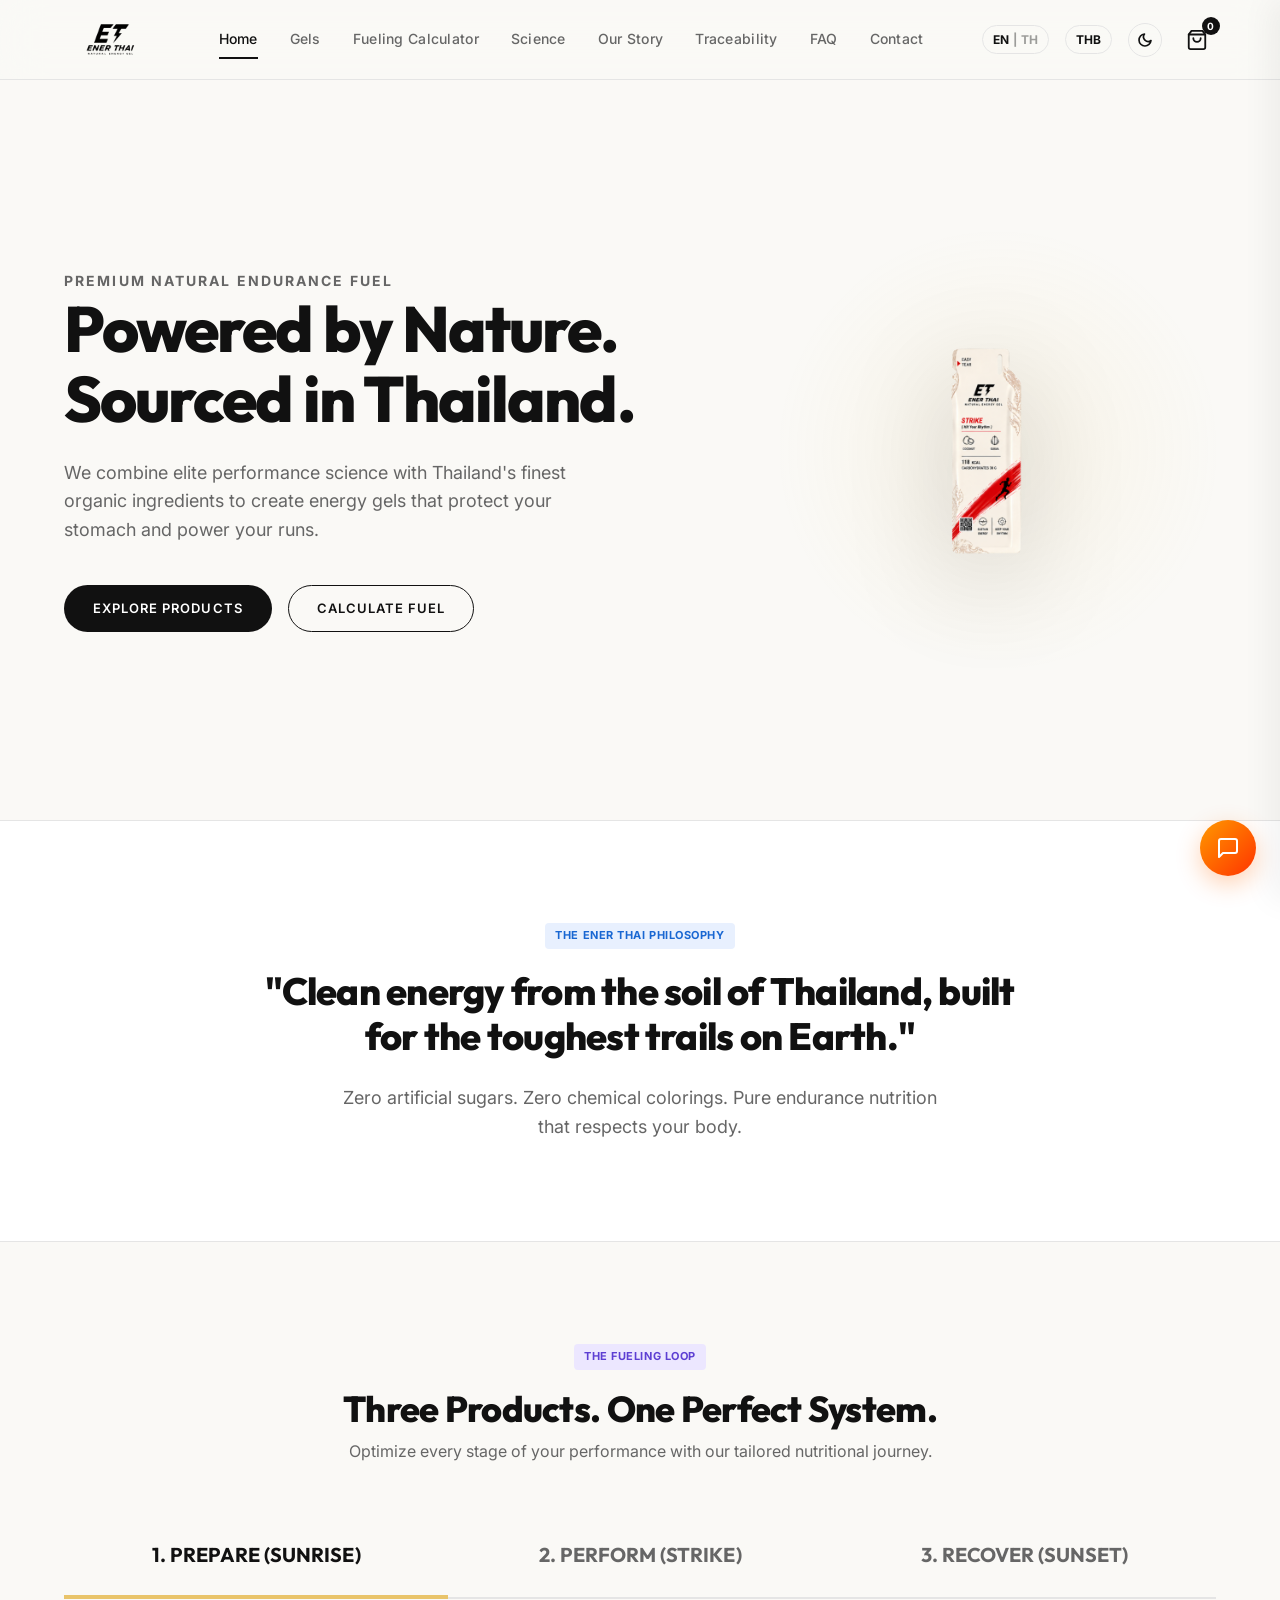
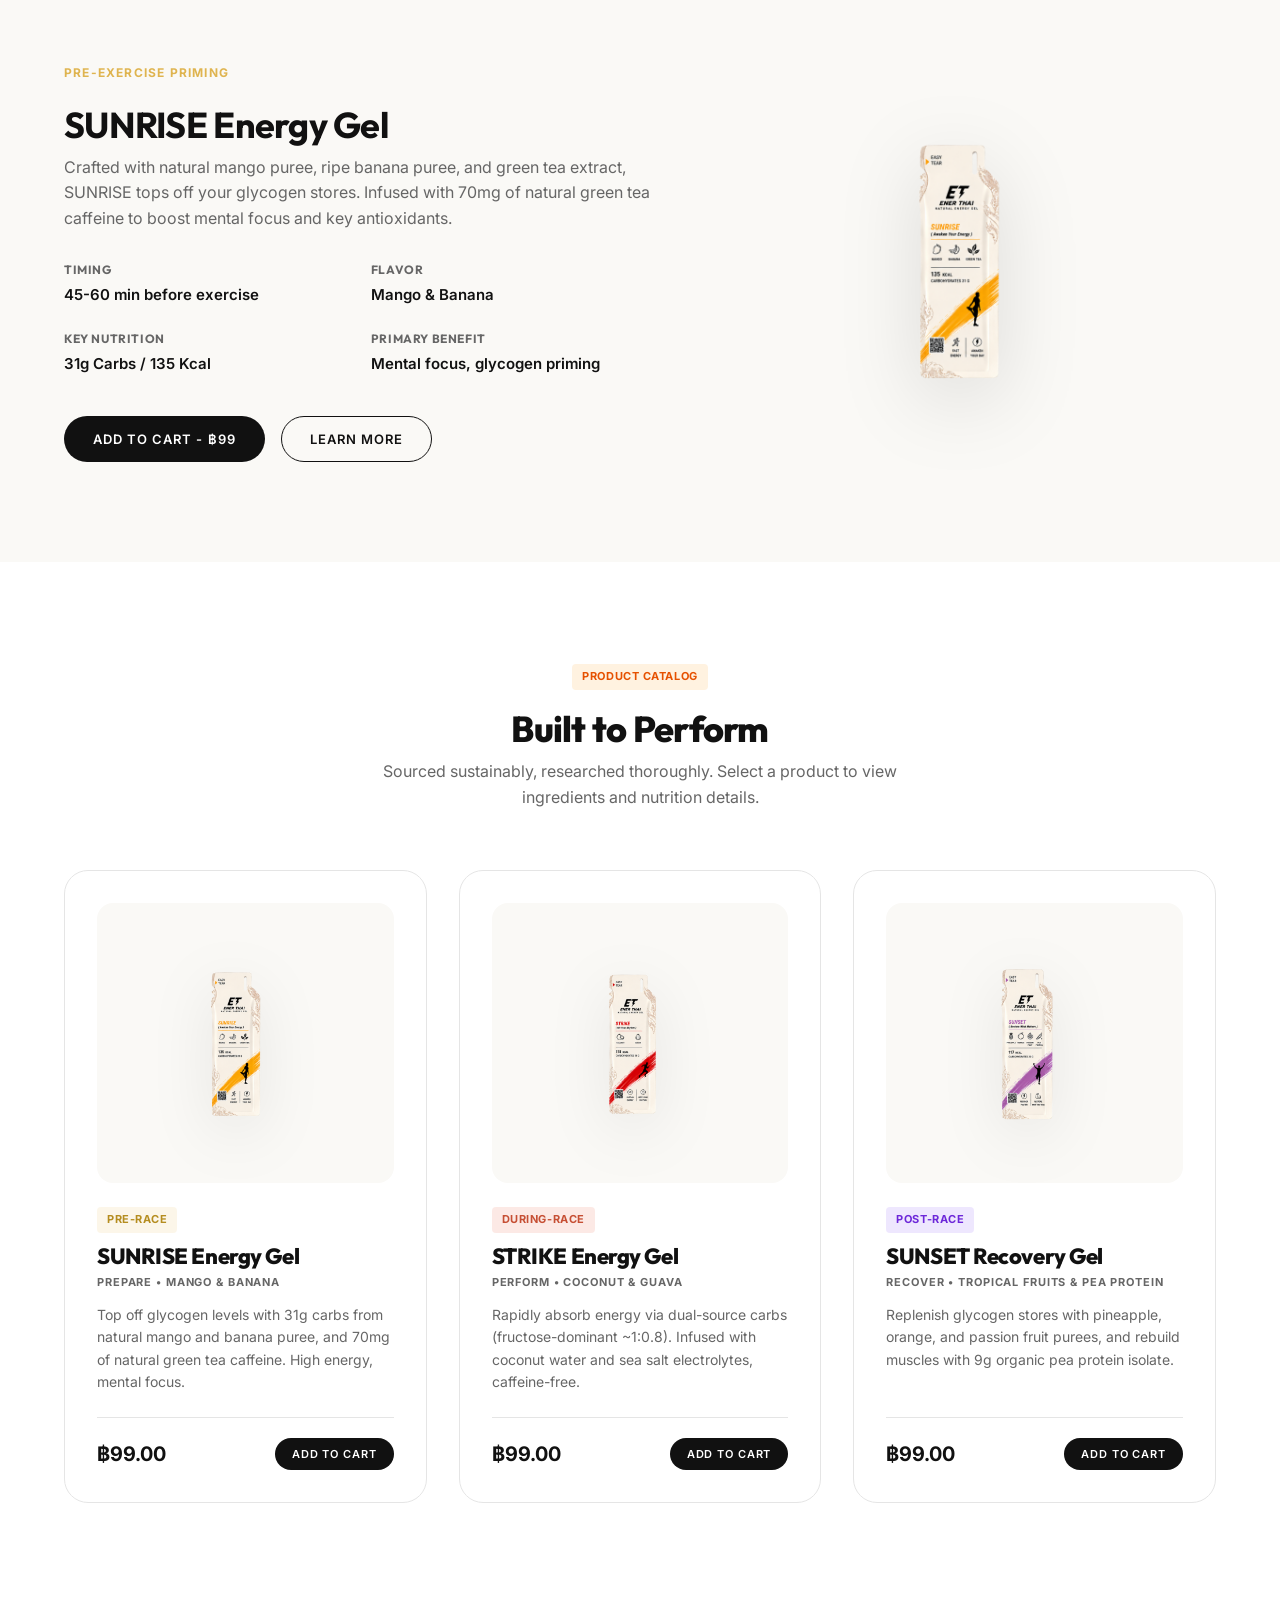
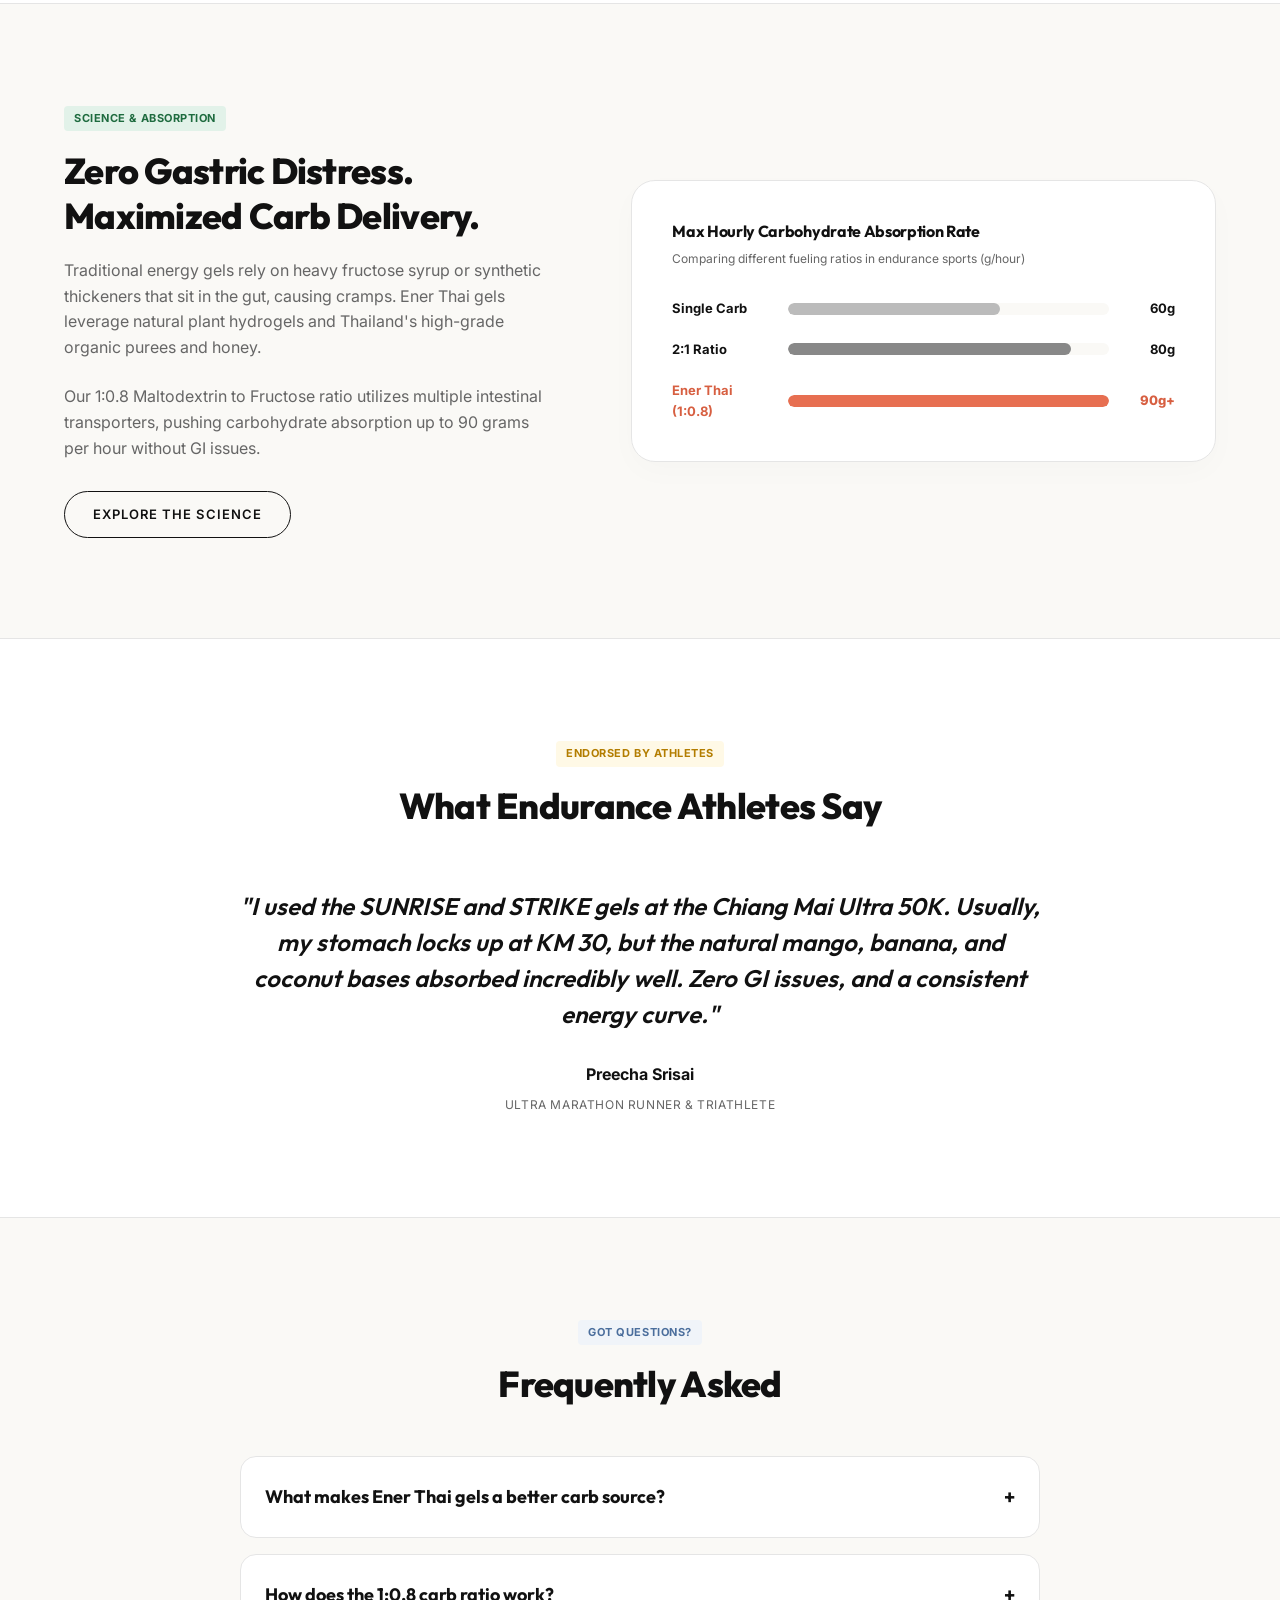
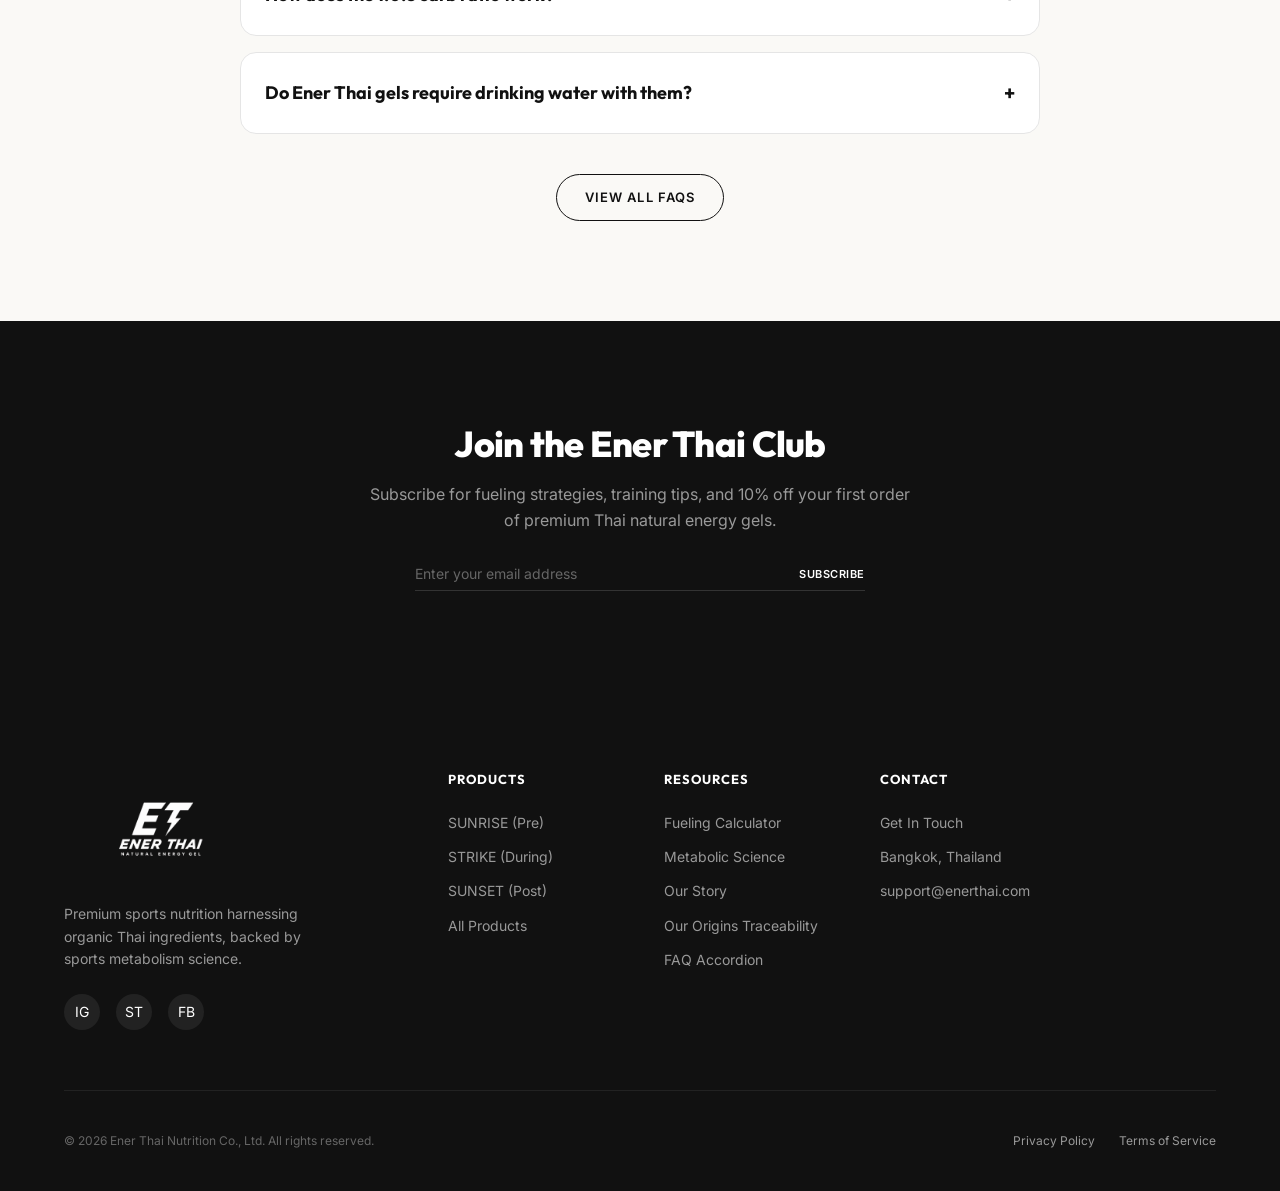
==== commit f846a330: "Correct STRIKE energy gel carb ratio from 1:0.7 to 1:0.8 in product data, html pages, and chatbot fu" ====
--- a/index.html
+++ b/index.html
@@ -478,8 +478,8 @@
                             <span lang="th">ระหว่างออกกำลัง • มะพร้าวและฝรั่ง</span>
                         </p>
                         <p class="product-card-desc">
-                            <span lang="en">Rapidly absorb energy via dual-source carbs (fructose-dominant ~1:0.7). Infused with coconut water and sea salt electrolytes, caffeine-free.</span>
-                            <span lang="th">ดูดซึมพลังงานได้รวดเร็วผ่านคาร์โบไฮเดรตแบบสองแหล่ง (สัดส่วนฟรุกโตสสูง ~1:0.7) ผสานน้ำมะพร้าวและเกลือทะเล ปราศจากคาเฟอีน</span>
+                            <span lang="en">Rapidly absorb energy via dual-source carbs (fructose-dominant ~1:0.8). Infused with coconut water and sea salt electrolytes, caffeine-free.</span>
+                            <span lang="th">ดูดซึมพลังงานได้รวดเร็วผ่านคาร์โบไฮเดรตแบบสองแหล่ง (สัดส่วนฟรุกโตสสูง ~1:0.8) ผสานน้ำมะพร้าวและเกลือทะเล ปราศจากคาเฟอีน</span>
                         </p>
                         <div class="product-card-footer">
                             <span class="product-card-price">฿99.00</span>
